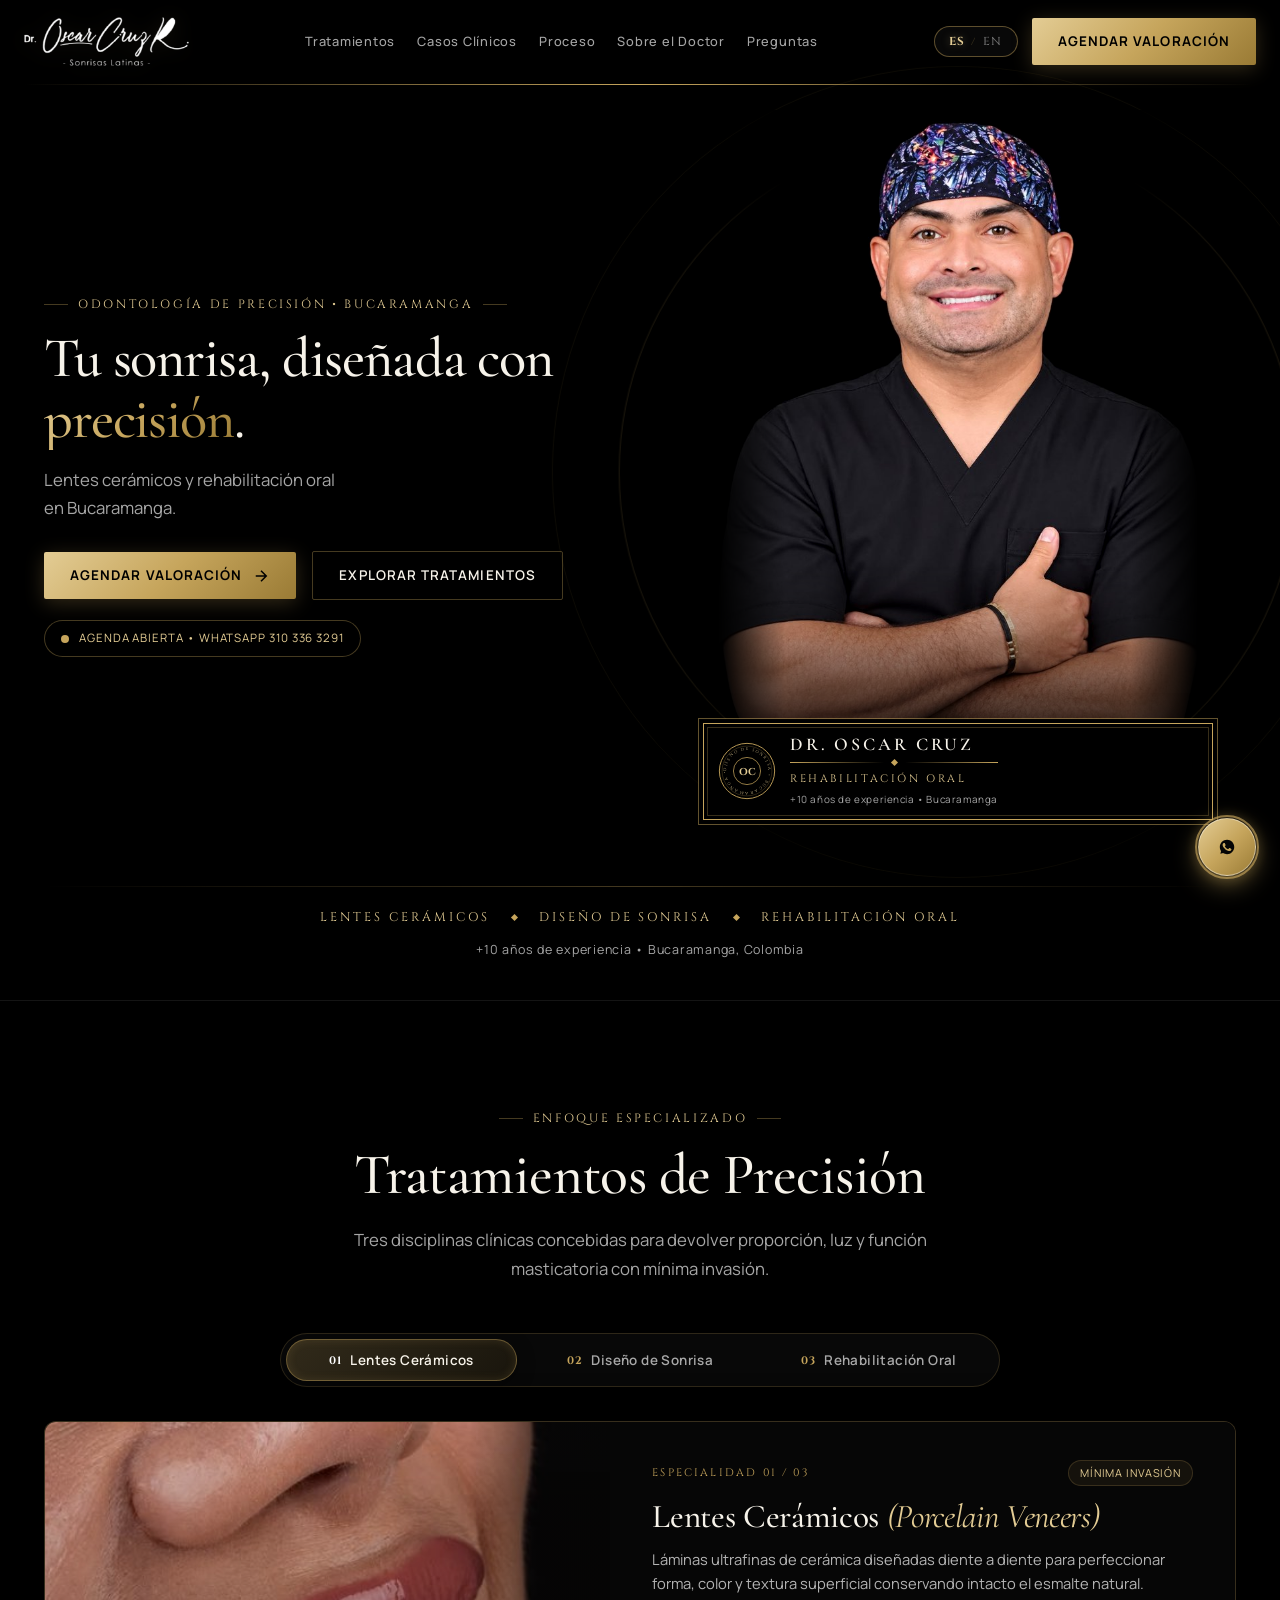
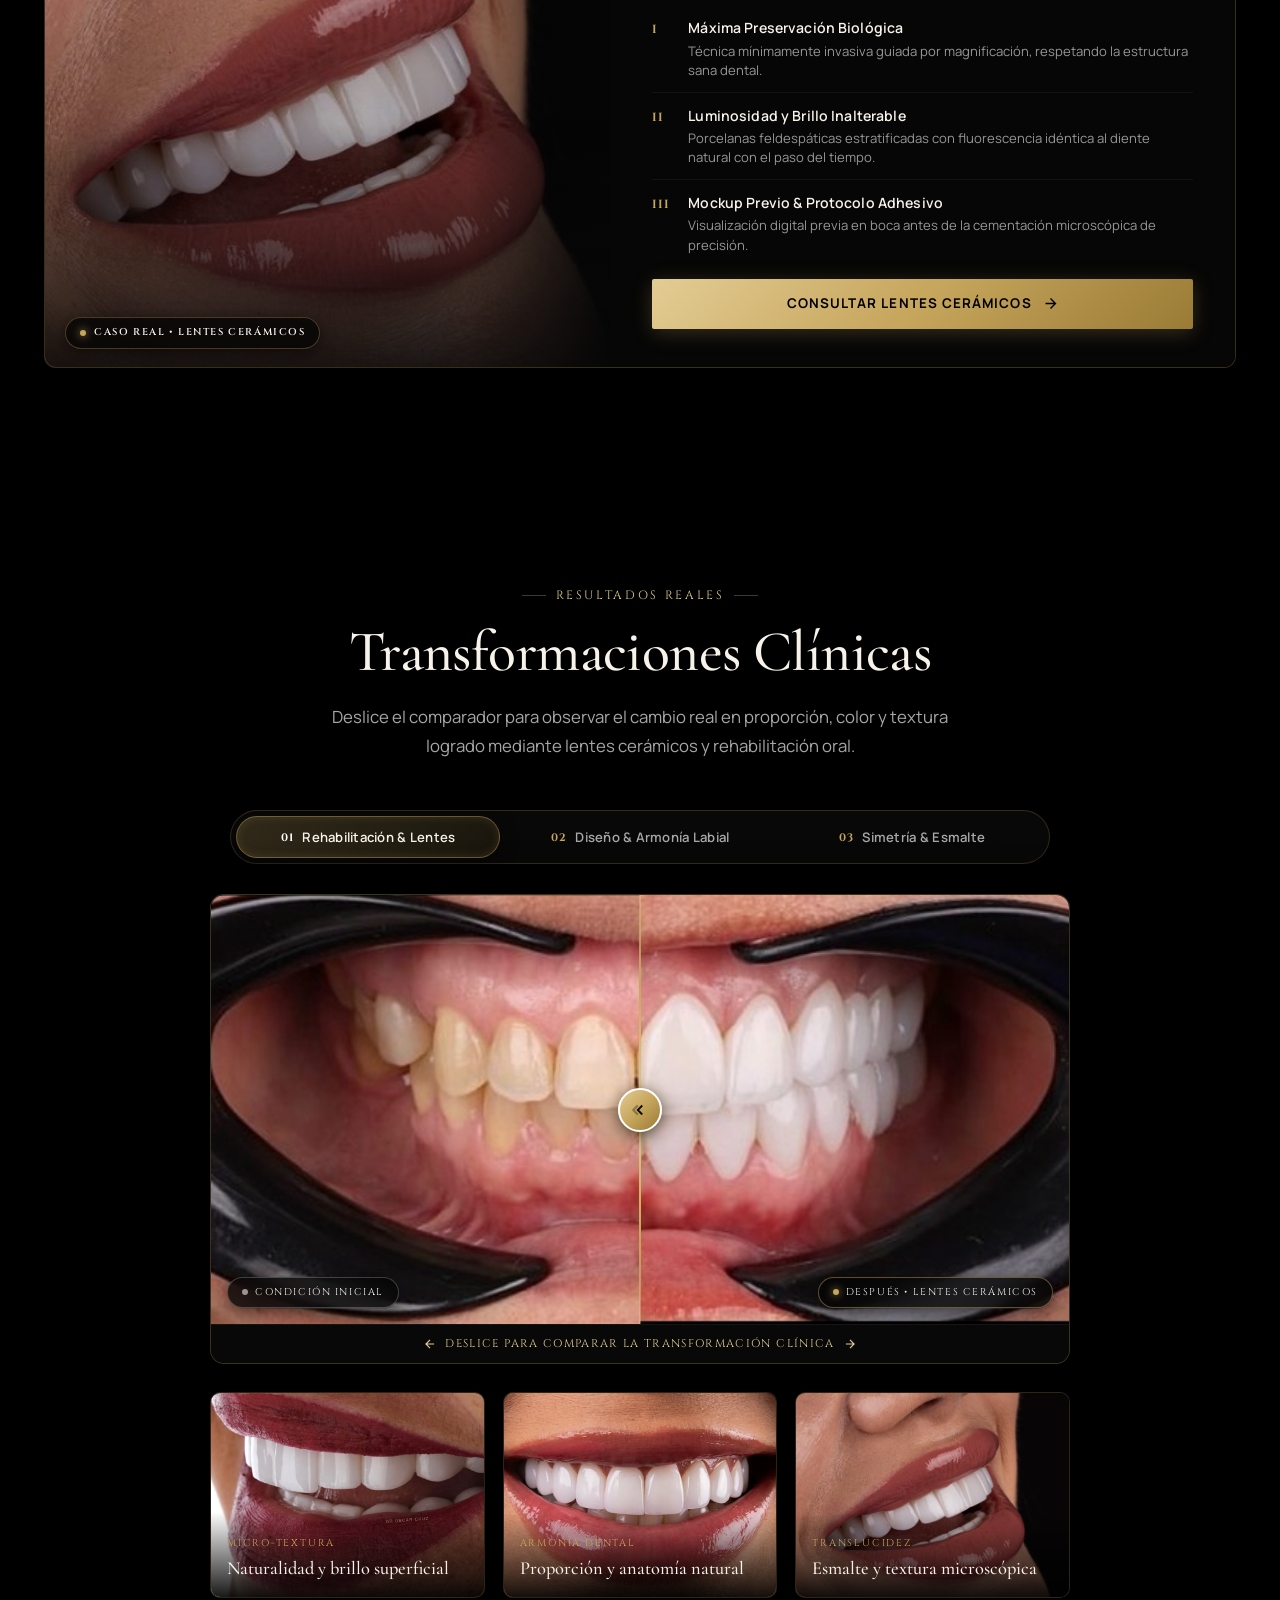
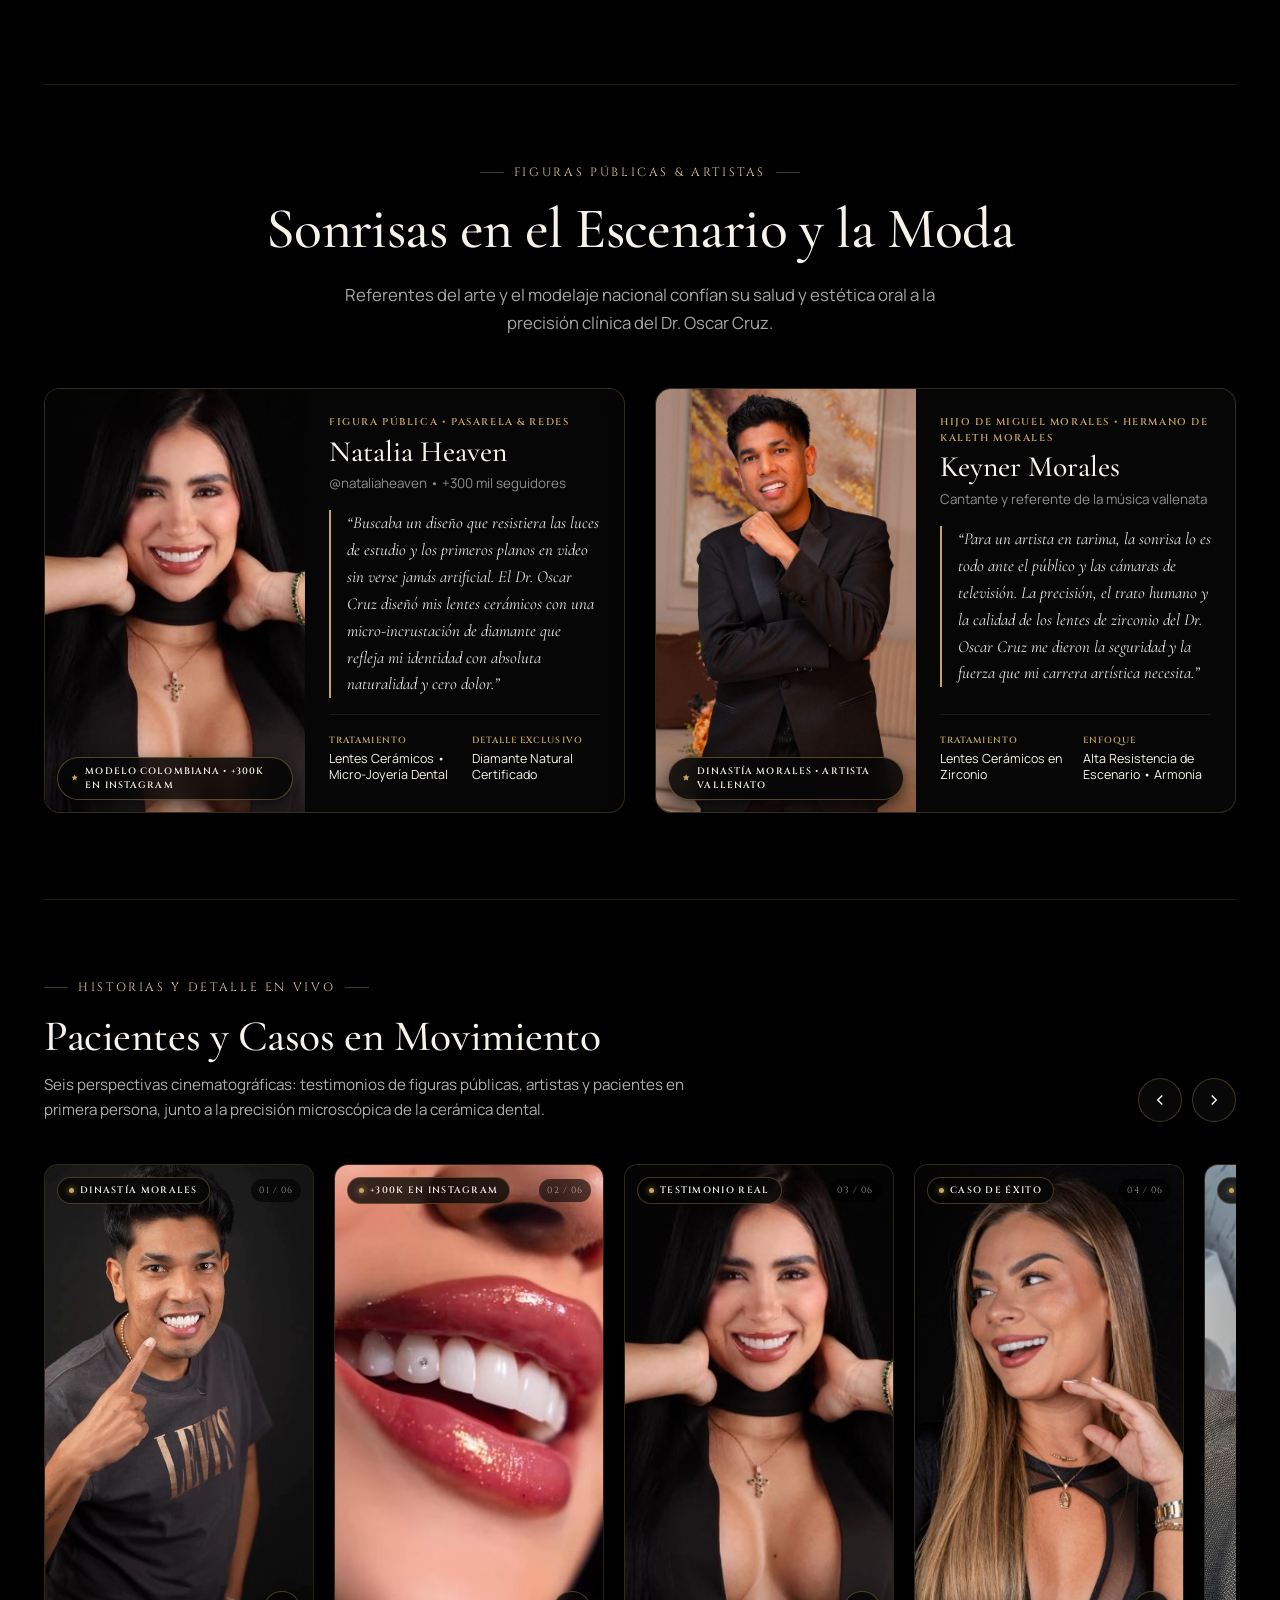
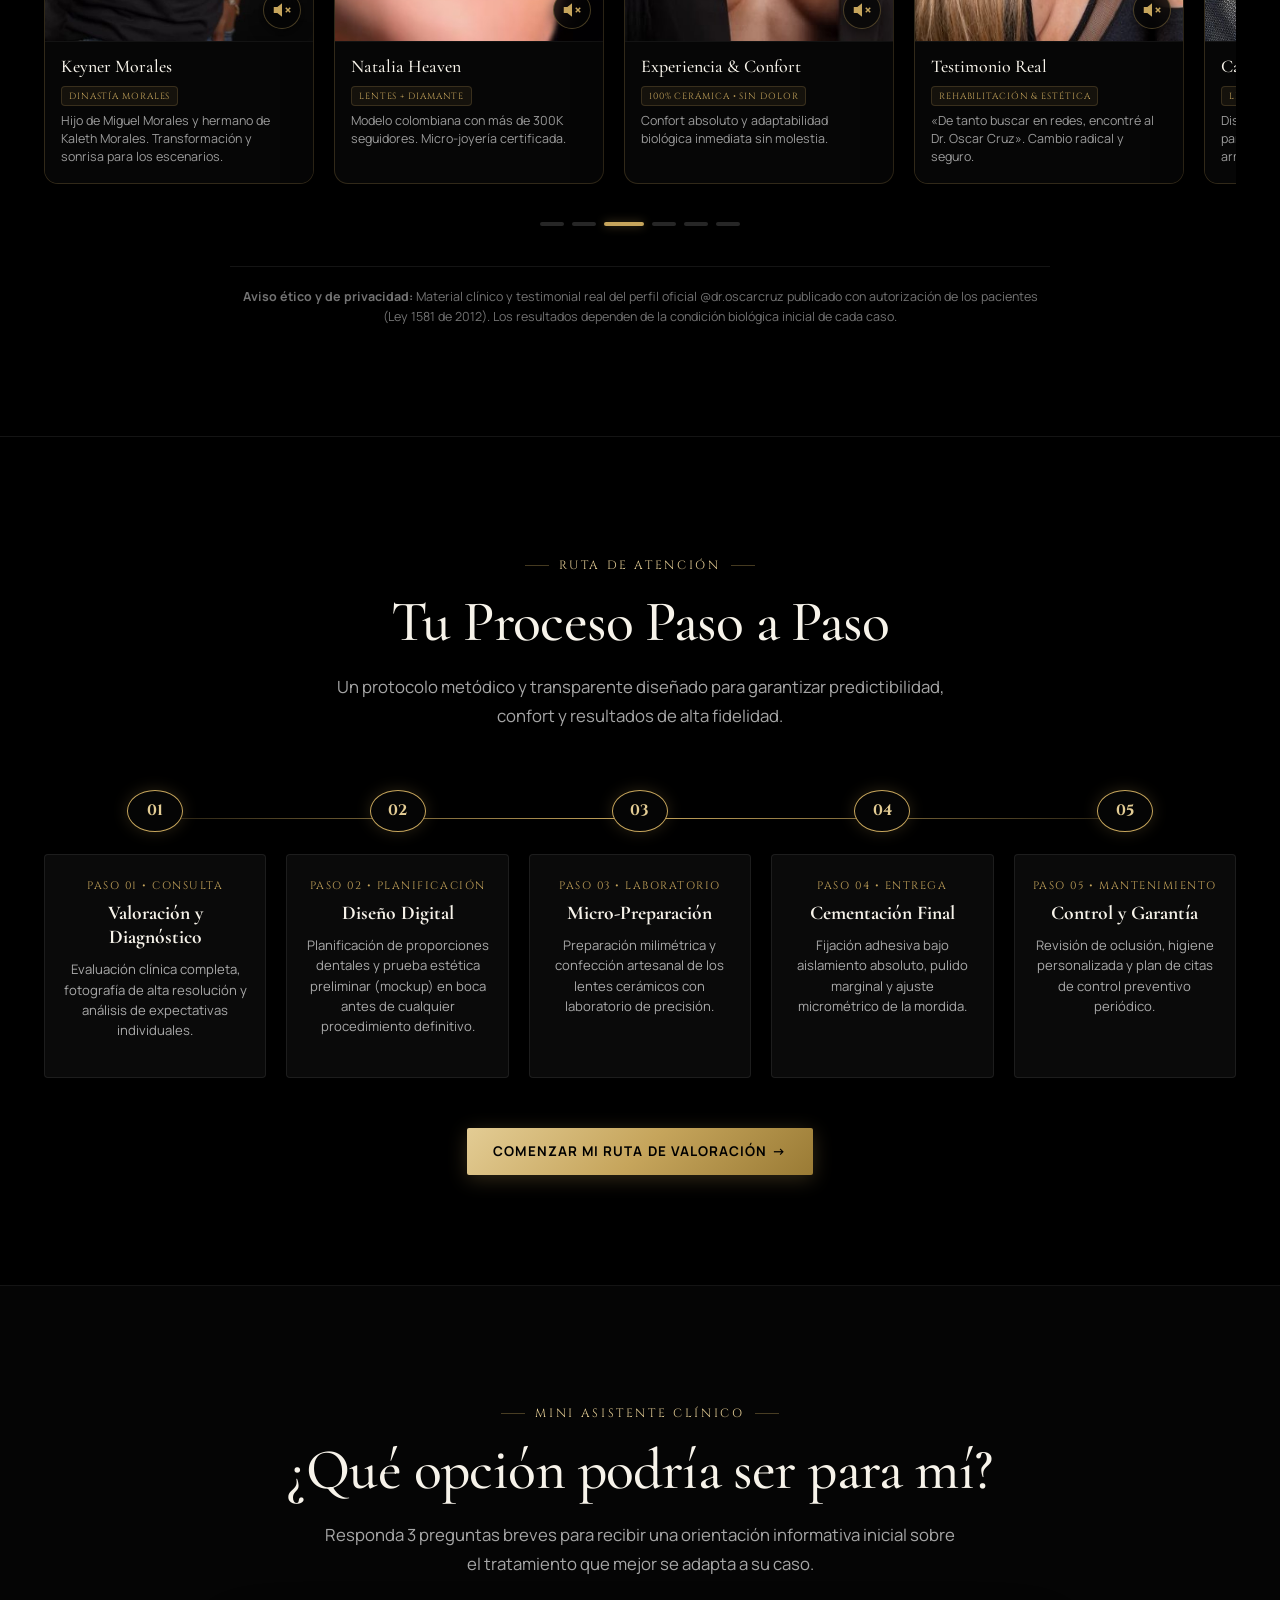
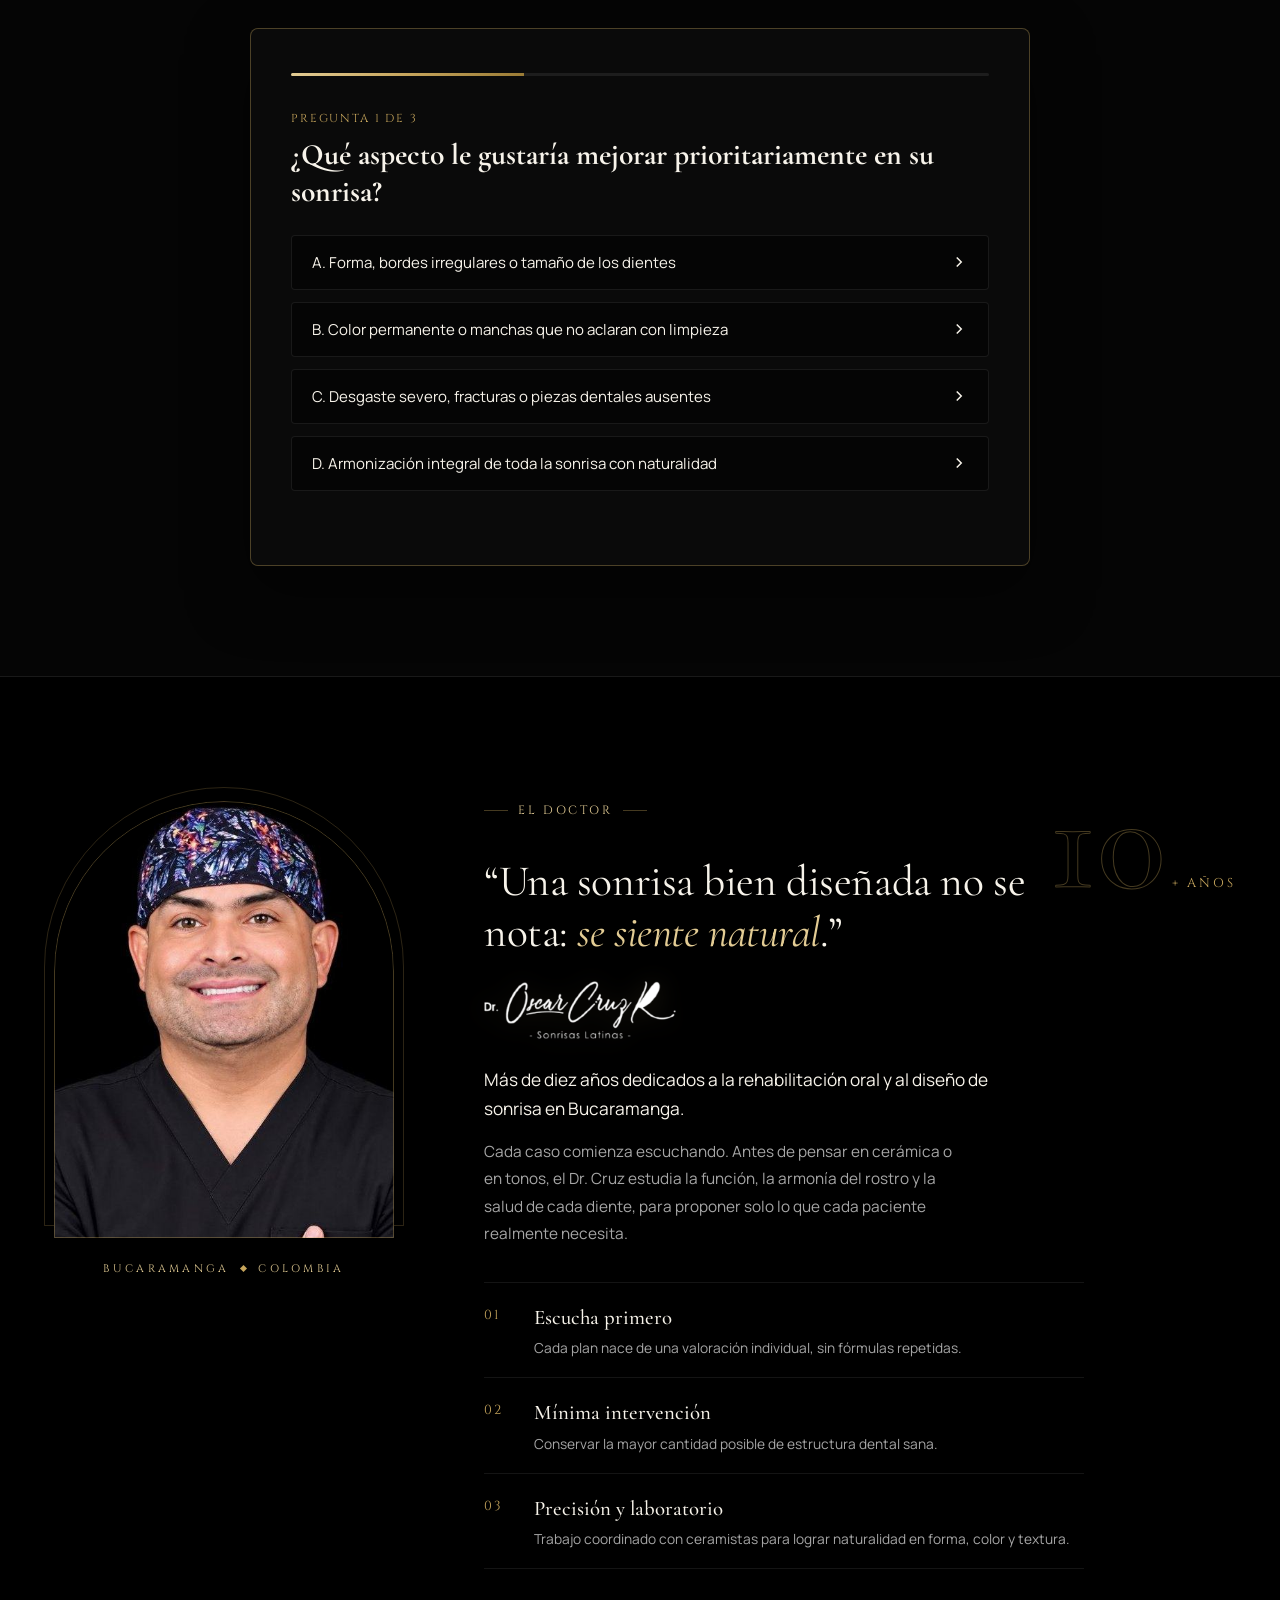
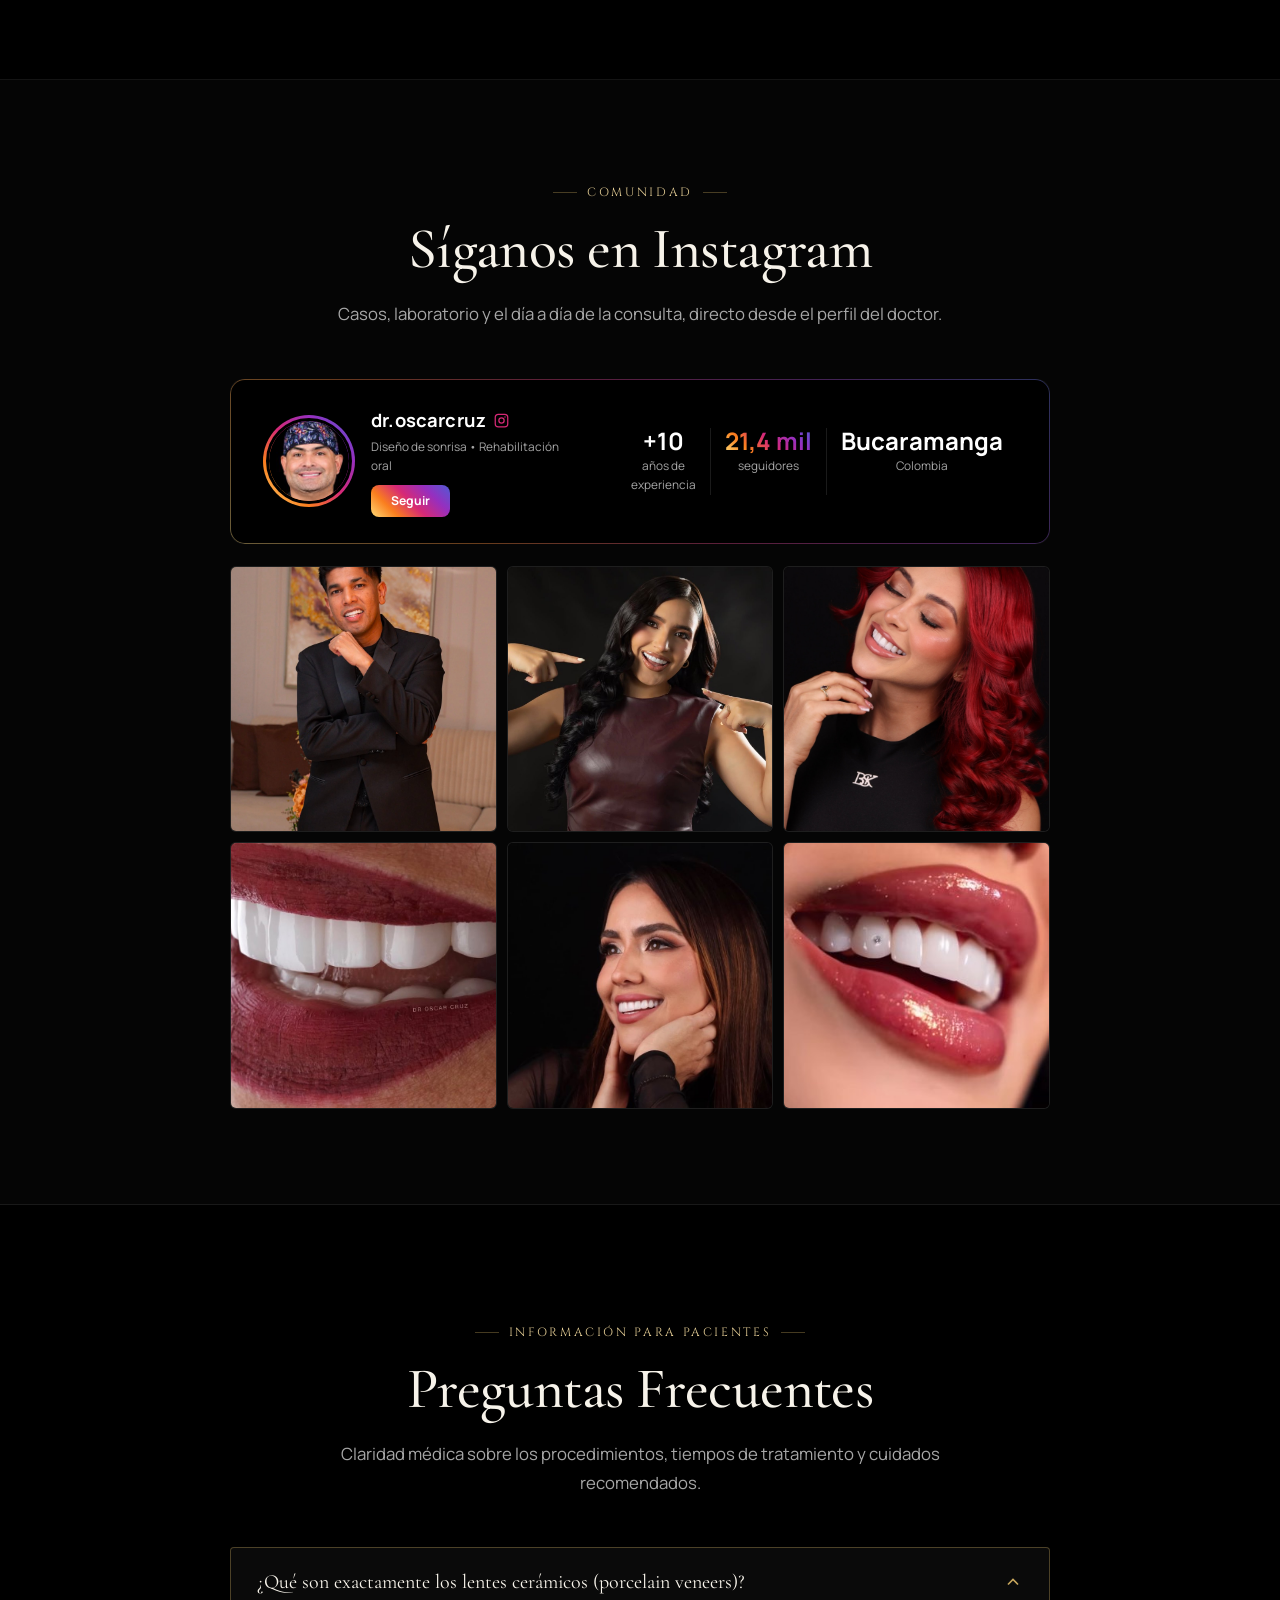
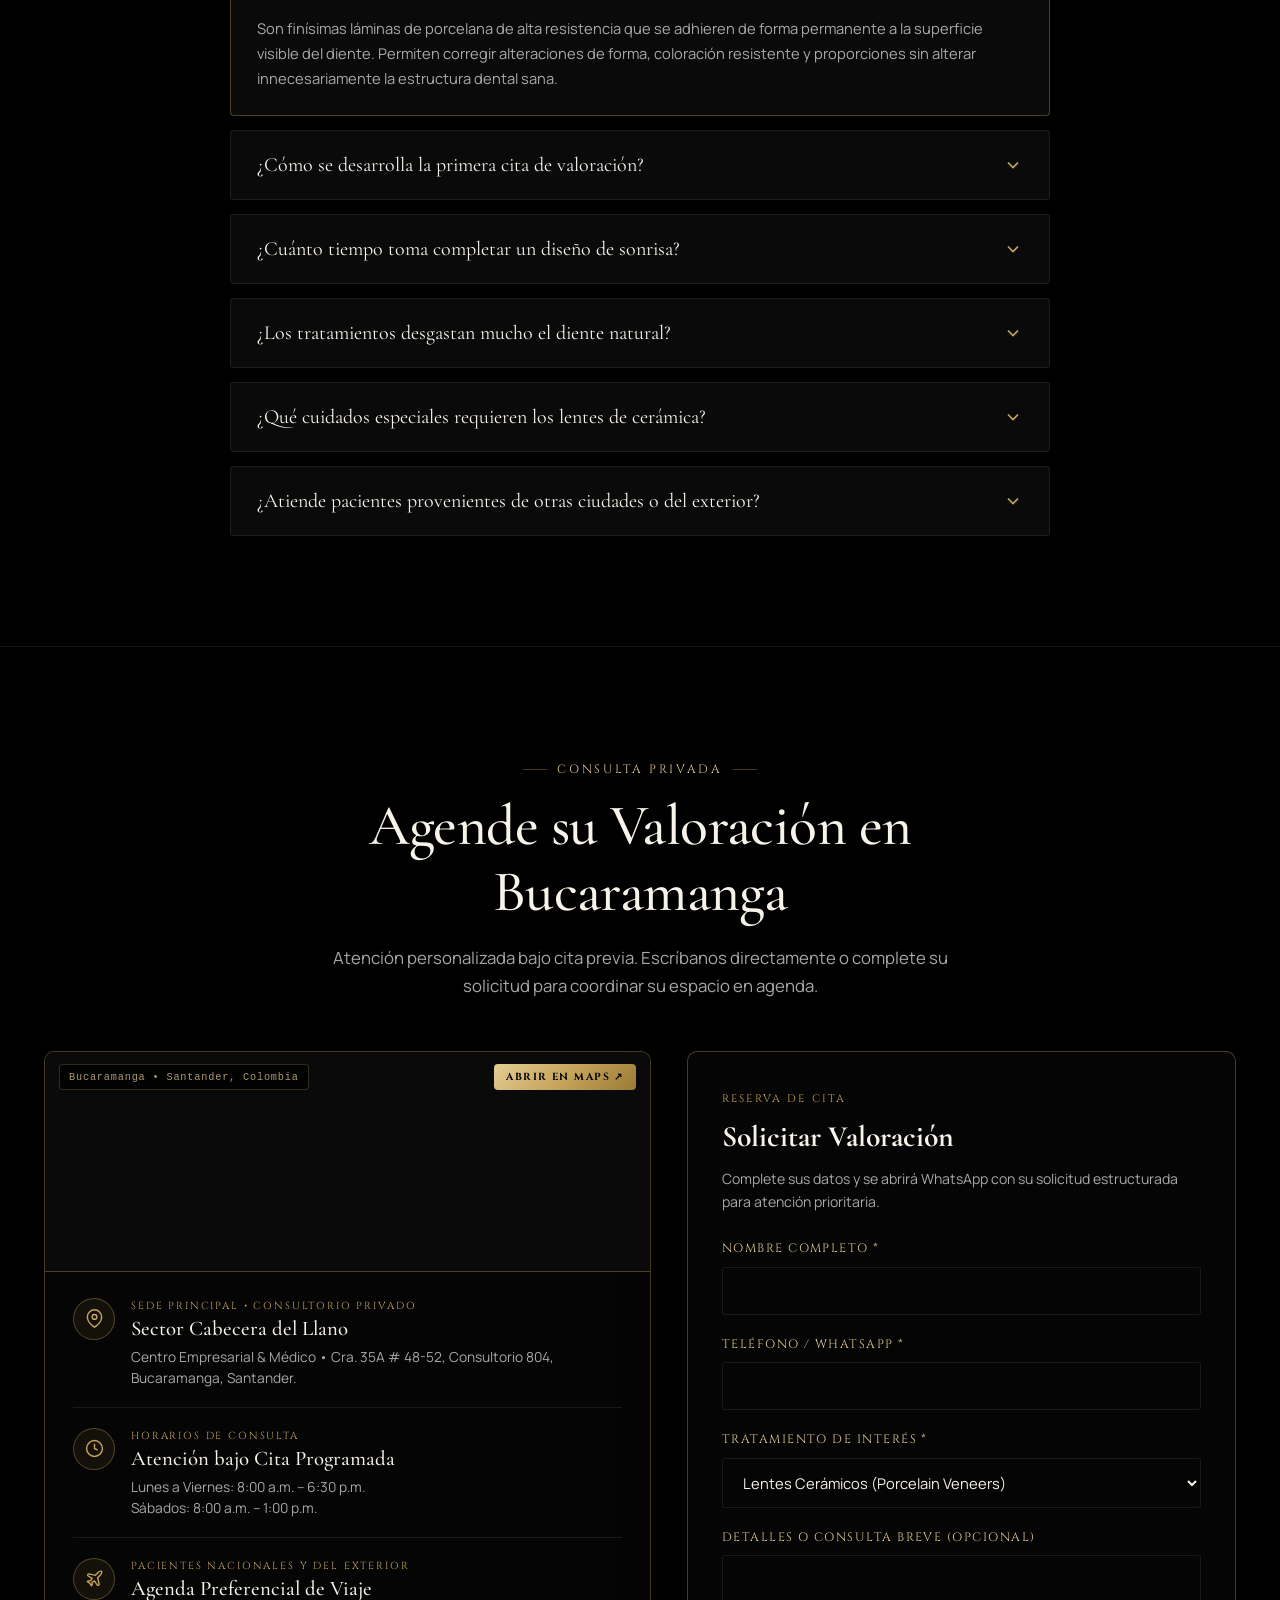
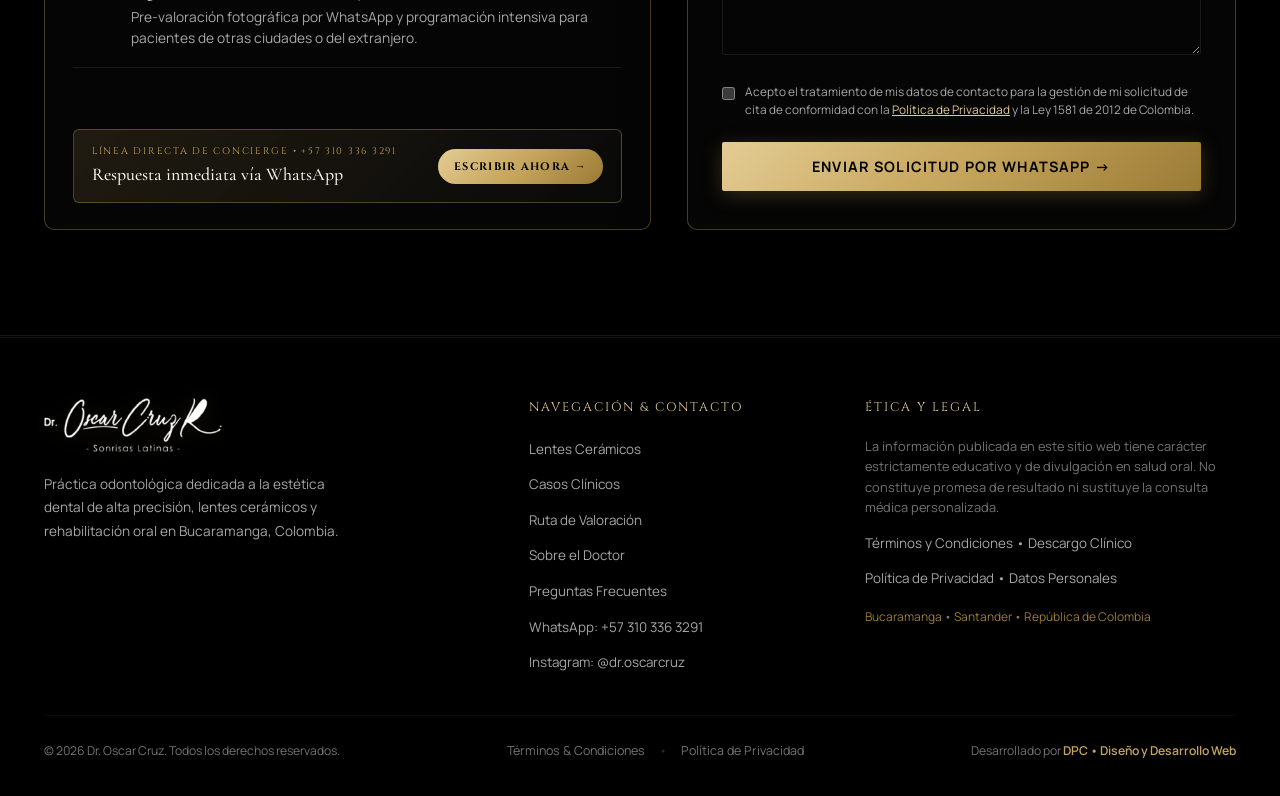
==== index.html @ 318e04a3 "feat: quiet luxury preloader entrance and continuous autoplay video reels" ====
<!DOCTYPE html>
<html lang="es">
<head>
    <meta charset="UTF-8">
    <meta name="viewport" content="width=device-width, initial-scale=1.0, viewport-fit=cover, interactive-widget=resizes-content">
    <title>Dr. Oscar Cruz | Diseño de Sonrisa &amp; Rehabilitación Oral · Bucaramanga</title>
    <meta name="description" content="Dr. Oscar Cruz | Especialista en Diseño de Sonrisa, Lentes Cerámicos y Rehabilitación Oral de alta precisión en Bucaramanga, Colombia. Más de 10 años de experiencia.">
    <meta name="theme-color" media="(prefers-color-scheme: light)" content="#000000">
    <meta name="theme-color" media="(prefers-color-scheme: dark)" content="#000000">
    <meta name="color-scheme" content="dark">

    <!-- Favicon Oficial Dr. Oscar Cruz -->
    <link rel="icon" type="image/svg+xml" href="assets/img/favicon.svg">
    <link rel="icon" type="image/png" sizes="32x32" href="assets/img/favicon-32.png">
    <link rel="icon" type="image/png" sizes="192x192" href="assets/img/favicon-192.png">
    <link rel="apple-touch-icon" sizes="180x180" href="assets/img/apple-touch-icon.png">
    <link rel="shortcut icon" href="assets/img/favicon.ico">

    <!-- Open Graph / Social -->
    <meta property="og:title" content="Dr. Oscar Cruz | Diseño de Sonrisa &amp; Rehabilitación Oral · Bucaramanga">
    <meta property="og:description" content="Lentes cerámicos y rehabilitación oral de alta precisión en Bucaramanga, Colombia. +10 años de trayectoria clínica.">
    <meta property="og:type" content="website">
    <meta property="og:locale" content="es_CO">
    <meta property="og:image" content="assets/img/doctor_oscar_cruz_retrato.jpg">
    <meta name="twitter:card" content="summary_large_image">
    <meta name="twitter:title" content="Dr. Oscar Cruz | Diseño de Sonrisa &amp; Rehabilitación Oral">
    <meta name="twitter:description" content="Lentes cerámicos y rehabilitación oral de alta precisión en Bucaramanga, Colombia.">

    <!-- Google Fonts with Display Swap & Fallbacks -->
    <link rel="preconnect" href="https://fonts.googleapis.com">
    <link rel="preconnect" href="https://fonts.gstatic.com" crossorigin>
    <link href="https://fonts.googleapis.com/css2?family=Cinzel:wght@400;600;700&family=Cormorant+Garamond:ital,wght@0,400;0,500;0,600;0,700;1,400&family=Manrope:wght@300;400;500;600;700&display=swap" rel="stylesheet">

    <!-- Schema.org Dentist Structured Data -->
    <script type="application/ld+json">
    {
      "@context": "https://schema.org",
      "@type": "Dentist",
      "name": "Dr. Oscar Cruz R. - Sonrisas Latinas | Diseño de Sonrisa y Rehabilitación Oral",
      "description": "Especialista en rehabilitación oral, diseño de sonrisa y lentes cerámicos con más de 10 años de experiencia en Bucaramanga, Colombia.",
      "logo": "assets/img/logo_dr_oscar_cruz.png",
      "image": "assets/img/doctor_oscar_cruz_retrato.jpg",
      "telephone": "+573103363291",
      "address": {
        "@type": "PostalAddress",
        "streetAddress": "Cra. 35A # 48-52, Consultorio 804, Sector Cabecera del Llano",
        "addressLocality": "Bucaramanga",
        "addressRegion": "Santander",
        "addressCountry": "CO"
      },
      "geo": {
        "@type": "GeoCoordinates",
        "latitude": 7.1193,
        "longitude": -73.1227
      },
      "openingHoursSpecification": [
        {
          "@type": "OpeningHoursSpecification",
          "dayOfWeek": ["Monday", "Tuesday", "Wednesday", "Thursday", "Friday"],
          "opens": "08:00",
          "closes": "18:30"
        },
        {
          "@type": "OpeningHoursSpecification",
          "dayOfWeek": "Saturday",
          "opens": "08:00",
          "closes": "13:00"
        }
      ],
      "sameAs": [
        "https://www.instagram.com/dr.oscarcruz?utm_source=ig_web_button_share_sheet&xtok=ZDNlZDc0MzIxNw=="
      ],
      "medicalSpecialty": "Prosthodontics",
      "priceRange": "$$$$"
    }
    </script>

    <!-- Production Stylesheet with Cache-Busting -->
    <link rel="stylesheet" href="css/styles.css?v=20261116_v11">
</head>
<body>

    <!-- ==========================================================================
         QUIET LUXURY INTRO PRELOADER
         ========================================================================== -->
    <div id="sitePreloader" class="site-preloader" aria-hidden="true">
        <div class="preloader-backdrop"></div>
        <div class="preloader-content">
            <div class="preloader-emblem">
                <img src="assets/img/logo_dr_oscar_cruz.png" alt="Dr. Oscar Cruz R. - Sonrisas Latinas" class="preloader-logo" width="220" height="66">
                <div class="preloader-glow"></div>
            </div>
            <div class="preloader-progress-track">
                <div class="preloader-progress-bar"></div>
            </div>
            <span class="preloader-badge">SONRISAS LATINAS &bull; ESTÉTICA DENTAL</span>
        </div>
    </div>

    <!-- ==========================================================================
         SITE HEADER
         ========================================================================== -->
    <header class="site-header" id="siteHeader">
        <div class="container header-inner">
            <!-- Brand Logo -->
            <a href="#" class="brand-lockup" aria-label="Dr. Oscar Cruz R. - Sonrisas Latinas - Inicio">
                <img src="assets/img/logo_dr_oscar_cruz.png" alt="Dr. Oscar Cruz R. - Sonrisas Latinas" class="brand-logo-header" width="165" height="50">
            </a>

            <!-- Desktop Nav -->
            <nav class="main-nav" aria-label="Navegación principal">
                <a href="#tratamientos" class="nav-link">Tratamientos</a>
                <a href="#casos" class="nav-link">Casos Clínicos</a>
                <a href="#proceso" class="nav-link">Proceso</a>
                <a href="#doctor" class="nav-link">Sobre el Doctor</a>
                <a href="#preguntas" class="nav-link">Preguntas</a>
            </nav>

            <!-- Header Actions (Language Toggle + CTA + Mobile Hamburger) -->
            <div class="header-actions-group">
                <button type="button" class="lang-toggle-btn" id="langToggleBtn" onclick="toggleLanguage(event)" aria-label="Cambiar idioma Español / Inglés" title="Cambiar idioma / Switch language">
                    <span class="lang-code active" data-lang="es">ES</span>
                    <span class="lang-divider">/</span>
                    <span class="lang-code" data-lang="en">EN</span>
                </button>

                <!-- Header CTA -->
                <div class="header-cta">
                    <a href="https://wa.me/573103363291?text=Hola%20Dr.%20Oscar%20Cruz,%20quisiera%20agendar%20una%20cita%20de%20valoraci%C3%B3n%20para%20dise%C3%B1o%20de%20sonrisa." target="_blank" rel="noopener" class="btn-gold-primary">
                        Agendar Valoración
                    </a>
                </div>

                <!-- Hamburger Button (Mobile) -->
                <button class="hamburger-btn" id="hamburgerBtn" aria-label="Abrir menú" aria-expanded="false" aria-controls="mobileDrawer">
                    <div class="hamburger-icon">
                        <span></span>
                        <span></span>
                        <span></span>
                    </div>
                </button>
            </div>
        </div>
    </header>

    <!-- Mobile Navigation Drawer -->
    <div class="mobile-backdrop" id="mobileBackdrop"></div>
    <div class="mobile-drawer" id="mobileDrawer" aria-hidden="true">
        <button type="button" class="drawer-close" id="drawerClose" aria-label="Cerrar menú">
            <svg width="20" height="20" viewBox="0 0 24 24" fill="none" stroke="currentColor" stroke-width="1.8" stroke-linecap="round"><line x1="5" y1="5" x2="19" y2="19"/><line x1="19" y1="5" x2="5" y2="19"/></svg>
        </button>
        <div class="drawer-brand-header">
            <img src="assets/img/logo_dr_oscar_cruz.png" alt="Dr. Oscar Cruz R. - Sonrisas Latinas" class="drawer-logo-img" width="145" height="44">
        </div>
        <nav class="mobile-menu-links">
            <a href="#tratamientos" class="mobile-nav-link" onclick="closeDrawer()">Tratamientos</a>
            <a href="#casos" class="mobile-nav-link" onclick="closeDrawer()">Casos Clínicos</a>
            <a href="#proceso" class="mobile-nav-link" onclick="closeDrawer()">Proceso</a>
            <a href="#doctor" class="mobile-nav-link" onclick="closeDrawer()">Sobre el Doctor</a>
            <a href="#preguntas" class="mobile-nav-link" onclick="closeDrawer()">Preguntas Frecuentes</a>
            <a href="#contacto" class="mobile-nav-link" onclick="closeDrawer()">Contacto &amp; Ubicación</a>
        </nav>
        <div class="drawer-footer-cta">
            <button type="button" class="lang-toggle-btn drawer-lang-btn" onclick="toggleLanguage(event)" aria-label="Cambiar idioma Español / Inglés">
                <span class="lang-code active" data-lang="es">ESPAÑOL</span>
                <span class="lang-divider">&bull;</span>
                <span class="lang-code" data-lang="en">ENGLISH</span>
            </button>
            <a href="https://wa.me/573103363291?text=Hola%20Dr.%20Oscar%20Cruz,%20deseo%20agendar%20una%20valoraci%C3%B3n%20en%20Bucaramanga." target="_blank" rel="noopener" class="btn-gold-primary" style="width: 100%;">
                Agendar por WhatsApp
            </a>
            <div class="drawer-social-row">
                <a href="https://www.instagram.com/dr.oscarcruz?utm_source=ig_web_button_share_sheet&xtok=ZDNlZDc0MzIxNw==" target="_blank" rel="noopener">Instagram @dr.oscarcruz</a>
                <span>&bull;</span>
                <a href="tel:+573103363291">310 336 3291</a>
            </div>
        </div>
    </div>

    <main id="mainContent">

        <!-- ==========================================================================
             HERO SECTION
             ========================================================================== -->
        <section class="hero-section" id="hero">
            <div class="container">
                <div class="hero-grid">
                    <!-- Headline & CTAs -->
                    <div class="hero-content">
                        <span class="kicker-gold">Odontología de Precisión &bull; Bucaramanga</span>
                        <h1 class="hero-headline">
                            Tu sonrisa, diseñada con <span class="text-gold-gradient">precisión</span>.
                        </h1>
                        <p class="hero-sub">Lentes cerámicos y rehabilitación oral en Bucaramanga.</p>
                        
                        <div class="hero-cta-group">
                            <a href="https://wa.me/573103363291?text=Hola%20Dr.%20Oscar%20Cruz,%20quisiera%20agendar%20mi%20cita%20de%20valoraci%C3%B3n%20inicial." target="_blank" rel="noopener" class="btn-gold-primary">
                                Agendar Valoración
                                <svg width="18" height="18" viewBox="0 0 24 24" fill="none" stroke="currentColor" stroke-width="2"><path d="M5 12h14M12 5l7 7-7 7"/></svg>
                            </a>
                            <a href="#tratamientos" class="btn-gold-outline">
                                Explorar Tratamientos
                            </a>
                        </div>

                        <div class="avail-chip">
                            <span class="avail-dot" aria-hidden="true"></span>
                            <span>Agenda abierta &bull; WhatsApp 310 336 3291</span>
                        </div>
                    </div>

                    <!-- Doctor Framed Portrait with Cutout & Certificate Plate -->
                    <div class="hero-portrait-col">
                        <div class="portrait-frame-wrapper">
                            <div class="portrait-inner-box">
                                <img src="assets/img/doctor_oscar_cruz_retrato.jpg" alt="Dr. Oscar Cruz - Especialista en Rehabilitación Oral y Estética Dental en Bucaramanga" class="doctor-img-portrait" loading="eager">
                                <div class="portrait-vignette"></div>
                            </div>
                            <div class="cert-plate" role="img" aria-label="Dr. Oscar Cruz, Rehabilitación Oral, más de 10 años de experiencia, Bucaramanga">
                                <svg class="cert-seal" viewBox="0 0 64 64" aria-hidden="true">
                                    <defs><path id="sealCircle" d="M32,32 m-23,0 a23,23 0 1,1 46,0 a23,23 0 1,1 -46,0"/></defs>
                                    <circle cx="32" cy="32" r="30.5" fill="none" stroke="#C6A55C" stroke-width="1"/>
                                    <circle cx="32" cy="32" r="27.5" fill="none" stroke="#C6A55C" stroke-width=".4" opacity=".6"/>
                                    <circle cx="32" cy="32" r="15" fill="none" stroke="#C6A55C" stroke-width=".8"/>
                                    <text font-family="Cinzel, serif" font-size="4.4" fill="#E3CC94"><textPath href="#sealCircle" textLength="142" lengthAdjust="spacing">DISEÑO DE SONRISA • BUCARAMANGA •</textPath></text>
                                    <text x="32" y="36.2" text-anchor="middle" font-family="Cinzel, serif" font-size="11" font-weight="700" fill="#E3CC94">OC</text>
                                </svg>
                                <div class="cert-text">
                                    <span class="cert-name">Dr. Oscar Cruz</span>
                                    <span class="cert-rule"><i></i></span>
                                    <span class="cert-role">Rehabilitación Oral</span>
                                    <span class="cert-meta">+10 años de experiencia &bull; Bucaramanga</span>
                                </div>
                            </div>
                        </div>
                    </div>
                </div>

                <!-- Specialties Ribbon Strip -->
                <div class="hero-ribbon">
                    <div class="ribbon-services">
                        <span>Lentes cerámicos</span><i aria-hidden="true"></i>
                        <span>Diseño de sonrisa</span><i aria-hidden="true"></i>
                        <span>Rehabilitación oral</span>
                    </div>
                    <p>+10 años de experiencia &bull; Bucaramanga, Colombia</p>
                </div>

            </div>
        </section>

        <!-- ==========================================================================
             TREATMENTS SECTION (REFINED QUIET LUXURY EDITORIAL SHOWCASE)
             ========================================================================== -->
        <section class="treatments-section tr-v8" id="tratamientos">
            <div class="container">
                <div class="section-header-centered">
                    <span class="kicker-gold">Enfoque Especializado</span>
                    <h2 class="section-title-editorial">Tratamientos de Precisión</h2>
                    <p class="section-subtitle-editorial">
                        Tres disciplinas clínicas concebidas para devolver proporción, luz y función masticatoria con mínima invasión.
                    </p>
                </div>

                <!-- Sleek 3-Segment Selector -->
                <div class="tr8-tabs" role="tablist" aria-label="Tratamientos clínicos">
                    <button type="button" class="tr8-tab active" role="tab" aria-selected="true" id="tab-veneers" onclick="switchTreatmentTab('veneers')">
                        <span class="tr8-tab-num">01</span>
                        <span class="tr8-tab-label">Lentes Cerámicos</span>
                    </button>
                    <button type="button" class="tr8-tab" role="tab" aria-selected="false" id="tab-smile" onclick="switchTreatmentTab('smile')">
                        <span class="tr8-tab-num">02</span>
                        <span class="tr8-tab-label">Diseño de Sonrisa</span>
                    </button>
                    <button type="button" class="tr8-tab" role="tab" aria-selected="false" id="tab-rehab" onclick="switchTreatmentTab('rehab')">
                        <span class="tr8-tab-num">03</span>
                        <span class="tr8-tab-label">Rehabilitación Oral</span>
                    </button>
                </div>

                <!-- Pane 1: Lentes Cerámicos -->
                <article class="tr8-showcase treatment-tab-pane active" id="pane-veneers" role="tabpanel" aria-labelledby="tab-veneers">
                    <div class="tr8-media">
                        <img src="assets/img/macro_lentes_oblicuo.jpg" alt="Lentes cerámicos de alta precisión realizados por el Dr. Oscar Cruz" class="tr8-main-img" loading="lazy">
                        <div class="tr8-media-overlay"></div>
                        <div class="tr8-media-badge">
                            <span class="tr8-badge-dot"></span>
                            <span class="tr8-badge-text">Caso Real &bull; Lentes Cerámicos</span>
                        </div>
                    </div>

                    <div class="tr8-body">
                        <div class="tr8-eyebrow-row">
                            <span class="tr8-eyebrow">Especialidad 01 / 03</span>
                            <span class="tr8-pill-tag">Mínima Invasión</span>
                        </div>
                        <h3 class="tr8-title">Lentes Cerámicos <em>(Porcelain Veneers)</em></h3>
                        <p class="tr8-lead">
                            Láminas ultrafinas de cerámica diseñadas diente a diente para perfeccionar forma, color y textura superficial conservando intacto el esmalte natural.
                        </p>

                        <div class="tr8-features-list">
                            <div class="tr8-feature-row">
                                <span class="tr8-feature-num">I</span>
                                <div class="tr8-feature-content">
                                    <h4>Máxima Preservación Biológica</h4>
                                    <p>Técnica mínimamente invasiva guiada por magnificación, respetando la estructura sana dental.</p>
                                </div>
                            </div>
                            <div class="tr8-feature-row">
                                <span class="tr8-feature-num">II</span>
                                <div class="tr8-feature-content">
                                    <h4>Luminosidad y Brillo Inalterable</h4>
                                    <p>Porcelanas feldespáticas estratificadas con fluorescencia idéntica al diente natural con el paso del tiempo.</p>
                                </div>
                            </div>
                            <div class="tr8-feature-row">
                                <span class="tr8-feature-num">III</span>
                                <div class="tr8-feature-content">
                                    <h4>Mockup Previo &amp; Protocolo Adhesivo</h4>
                                    <p>Visualización digital previa en boca antes de la cementación microscópica de precisión.</p>
                                </div>
                            </div>
                        </div>

                        <div class="tr8-cta-row">
                            <a href="https://wa.me/573103363291?text=Hola%20Dr.%20Oscar%20Cruz,%20estoy%20interesado(a)%20en%20informaci%C3%B3n%20sobre%20Lentes%20Cer%C3%A1micos%20(Veneers)." target="_blank" rel="noopener" class="btn-gold-primary tr8-cta-btn">
                                <span>Consultar Lentes Cerámicos</span>
                                <svg width="17" height="17" viewBox="0 0 24 24" fill="none" stroke="currentColor" stroke-width="2"><path d="M5 12h14M12 5l7 7-7 7"/></svg>
                            </a>
                        </div>
                    </div>
                </article>

                <!-- Pane 2: Diseño de Sonrisa -->
                <article class="tr8-showcase treatment-tab-pane" id="pane-smile" role="tabpanel" aria-labelledby="tab-smile">
                    <div class="tr8-media">
                        <img src="assets/img/paciente_estudio_rubia.jpg" alt="Paciente real de Diseño de Sonrisa Dr. Oscar Cruz" class="tr8-main-img" loading="lazy">
                        <div class="tr8-media-overlay"></div>
                        <div class="tr8-media-badge">
                            <span class="tr8-badge-dot"></span>
                            <span class="tr8-badge-text">Caso Real &bull; Diseño de Sonrisa</span>
                        </div>
                    </div>

                    <div class="tr8-body">
                        <div class="tr8-eyebrow-row">
                            <span class="tr8-eyebrow">Especialidad 02 / 03</span>
                            <span class="tr8-pill-tag">Análisis Facial</span>
                        </div>
                        <h3 class="tr8-title">Diseño de Sonrisa <em>Personalizado</em></h3>
                        <p class="tr8-lead">
                            Estudio armónico de tus facciones, la dinámica labial y el marco gingival para proyectar una sonrisa única que refleje tu identidad con naturalidad.
                        </p>

                        <div class="tr8-features-list">
                            <div class="tr8-feature-row">
                                <span class="tr8-feature-num">I</span>
                                <div class="tr8-feature-content">
                                    <h4>Arquitectura y Proporción Facial</h4>
                                    <p>Cada curva e inclinación se diseña en relación con la línea de la sonrisa, facciones y tono de piel.</p>
                                </div>
                            </div>
                            <div class="tr8-feature-row">
                                <span class="tr8-feature-num">II</span>
                                <div class="tr8-feature-content">
                                    <h4>Cero Aspecto Plano o Artificial</h4>
                                    <p>Rechazamos los bloques blancos opacos; trabajamos microtexturas vivas y bordes incisales translúcidos.</p>
                                </div>
                            </div>
                        </div>

                        <!-- Bespoke Diamond Highlight -->
                        <div class="tr8-diamond-card">
                            <div class="tr8-diamond-thumb-wrap">
                                <img src="assets/img/lentes_incrustacion_diamante.jpg" alt="Incrustación de diamante en lente cerámico" loading="lazy">
                            </div>
                            <div class="tr8-diamond-info">
                                <span class="tr8-diamond-tag">Exclusividad &bull; Micro-Joyería Dental</span>
                                <strong>Incrustación de Diamante Certificada</strong>
                                <p>Detalle estético de alta joyería dental integrado con precisión sobre el lente cerámico.</p>
                            </div>
                        </div>

                        <div class="tr8-cta-row">
                            <a href="https://wa.me/573103363291?text=Hola%20Dr.%20Oscar%20Cruz,%20me%20gustar%C3%ADa%20solicitar%20una%20valoraci%C3%B3n%20para%20Dise%C3%B1o%20de%20Sonrisa." target="_blank" rel="noopener" class="btn-gold-primary tr8-cta-btn">
                                <span>Consultar Diseño de Sonrisa</span>
                                <svg width="17" height="17" viewBox="0 0 24 24" fill="none" stroke="currentColor" stroke-width="2"><path d="M5 12h14M12 5l7 7-7 7"/></svg>
                            </a>
                        </div>
                    </div>
                </article>

                <!-- Pane 3: Rehabilitación Oral -->
                <article class="tr8-showcase treatment-tab-pane" id="pane-rehab" role="tabpanel" aria-labelledby="tab-rehab">
                    <div class="tr8-media">
                        <img src="assets/img/rehabilitacion_arco_completo.jpg" alt="Rehabilitación oral de arco completo Dr. Oscar Cruz" class="tr8-main-img" loading="lazy">
                        <div class="tr8-media-overlay"></div>
                        <div class="tr8-media-badge">
                            <span class="tr8-badge-dot"></span>
                            <span class="tr8-badge-text">Caso Real &bull; Rehabilitación Integral</span>
                        </div>
                    </div>

                    <div class="tr8-body">
                        <div class="tr8-eyebrow-row">
                            <span class="tr8-eyebrow">Especialidad 03 / 03</span>
                            <span class="tr8-pill-tag">+10 Años de Trayectoria</span>
                        </div>
                        <h3 class="tr8-title">Rehabilitación Oral <em>Integral</em></h3>
                        <p class="tr8-lead">
                            Reconstrucción funcional y estética de alta complejidad para recuperar la dimensión vertical, el confort articular y la firmeza al masticar.
                        </p>

                        <div class="tr8-features-list">
                            <div class="tr8-feature-row">
                                <span class="tr8-feature-num">I</span>
                                <div class="tr8-feature-content">
                                    <h4>Solución en Casos Complejos</h4>
                                    <p>Indicado en bruxismo severo, pérdida dental, prótesis desadaptadas o colapso de mordida.</p>
                                </div>
                            </div>
                            <div class="tr8-feature-row">
                                <span class="tr8-feature-num">II</span>
                                <div class="tr8-feature-content">
                                    <h4>Equilibrio Articular (ATM)</h4>
                                    <p>Restitución de contactos oclusales correctos para proteger músculos y articulaciones a largo plazo.</p>
                                </div>
                            </div>
                            <div class="tr8-feature-row">
                                <span class="tr8-feature-num">III</span>
                                <div class="tr8-feature-content">
                                    <h4>Estructuras Libres de Metal</h4>
                                    <p>Circonio y cerámicas de alta resistencia con biocompatibilidad y ajuste micrométrico.</p>
                                </div>
                            </div>
                        </div>

                        <div class="tr8-cta-row">
                            <a href="https://wa.me/573103363291?text=Hola%20Dr.%20Oscar%20Cruz,%20deseo%20consultar%20mi%20caso%20para%20Rehabilitaci%C3%B3n%20Oral%20integral." target="_blank" rel="noopener" class="btn-gold-primary tr8-cta-btn">
                                <span>Consultar Rehabilitación Oral</span>
                                <svg width="17" height="17" viewBox="0 0 24 24" fill="none" stroke="currentColor" stroke-width="2"><path d="M5 12h14M12 5l7 7-7 7"/></svg>
                            </a>
                        </div>
                    </div>
                </article>
            </div>
        </section>

        <!-- ==========================================================================
             CLINICAL CASES (INTERACTIVE BEFORE/AFTER SLIDER + MACROS + 5 REELS)
             ========================================================================== -->
        <section class="cases-section cases-dark" id="casos">
            <div class="container">

                <div class="section-header-centered">
                    <span class="kicker-gold">Resultados Reales</span>
                    <h2 class="section-title-editorial">Transformaciones Clínicas</h2>
                    <p class="section-subtitle-editorial">
                        Deslice el comparador para observar el cambio real en proporción, color y textura logrado mediante lentes cerámicos y rehabilitación oral.
                    </p>
                </div>

                <!-- Case Selector Segmented Control (3 Casos Reales de Precisión) -->
                <div class="case-selector-bar" role="tablist" aria-label="Seleccionar caso clínico">
                    <button type="button" class="case-switch-btn active" id="caseBtn1" onclick="switchClinicalCase(1)" role="tab" aria-selected="true">
                        <span class="case-switch-num">01</span>
                        <span class="case-switch-label">Rehabilitación &amp; Lentes</span>
                    </button>
                    <button type="button" class="case-switch-btn" id="caseBtn2" onclick="switchClinicalCase(2)" role="tab" aria-selected="false">
                        <span class="case-switch-num">02</span>
                        <span class="case-switch-label">Diseño &amp; Armonía Labial</span>
                    </button>
                    <button type="button" class="case-switch-btn" id="caseBtn3" onclick="switchClinicalCase(3)" role="tab" aria-selected="false">
                        <span class="case-switch-num">03</span>
                        <span class="case-switch-label">Simetría &amp; Esmalte</span>
                    </button>
                </div>

                <!-- Interactive Before/After Comparison Slider with Real Photos -->
                <div class="case-slider-container">
                    <div class="comparison-viewer" id="compViewer">
                        <!-- AFTER LAYER (Underneath) -->
                        <div class="comp-layer comp-layer-after">
                            <img src="assets/img/caso_01_despues.jpg" alt="Después del tratamiento con el Dr. Oscar Cruz" class="ba-real-img" id="baAfterImg">
                            <span class="ba-corner-tag ba-tag-after">Después &bull; Lentes Cerámicos</span>
                        </div>

                        <!-- BEFORE LAYER (Clipped on left) -->
                        <div class="comp-layer comp-layer-before" id="compBeforeLayer">
                            <img src="assets/img/caso_01_antes.jpg" alt="Antes del tratamiento" class="ba-real-img" id="baBeforeImg">
                            <span class="ba-corner-tag ba-tag-before">Condición Inicial</span>
                        </div>

                        <!-- Divider Line & Handle -->
                        <div class="slider-divider-line" id="sliderDivider"></div>
                        <div class="slider-handle-button" id="sliderHandle" role="slider" aria-valuenow="50" aria-valuemin="0" aria-valuemax="100" aria-label="Deslizar para comparar antes y después" tabindex="0">
                            <svg width="18" height="18" viewBox="0 0 24 24" fill="none" stroke="currentColor" stroke-width="2.5"><polyline points="15 18 9 12 15 6"/><polyline points="9 18 3 12 9 6" opacity="0.35"/></svg>
                        </div>
                    </div>
                    <div class="case-drag-hint">
                        <svg width="14" height="14" viewBox="0 0 24 24" fill="none" stroke="currentColor" stroke-width="2"><path d="M19 12H5M12 19l-7-7 7-7"/></svg>
                        <span>Deslice para comparar la transformación clínica</span>
                        <svg width="14" height="14" viewBox="0 0 24 24" fill="none" stroke="currentColor" stroke-width="2"><path d="M5 12h14M12 5l7 7-7 7"/></svg>
                    </div>
                </div>

                <!-- 3 Macro Highlight Cards (Material Clínico & Detalle en Alta Definición) -->
                <div class="macro-trio-grid">
                    <figure class="macro-card">
                        <img src="assets/img/macro_labios_rojos_perfil.jpg" alt="Textura y brillo en lentes cerámicos Dr. Oscar Cruz" loading="lazy">
                        <figcaption>
                            <span>Micro-textura</span>
                            <strong>Naturalidad y brillo superficial</strong>
                        </figcaption>
                    </figure>
                    <figure class="macro-card">
                        <img src="assets/img/macro_textura_frontal.jpg" alt="Detalle clínico de brillo y translucidez en lentes cerámicos" loading="lazy">
                        <figcaption>
                            <span>Armonía dental</span>
                            <strong>Proporción y anatomía natural</strong>
                        </figcaption>
                    </figure>
                    <figure class="macro-card">
                        <img src="assets/img/macro_lentes_oblicuo.jpg" alt="Detalle de precisión en porcelana dental" loading="lazy">
                        <figcaption>
                            <span>Translucidez</span>
                            <strong>Esmalte y textura microscópica</strong>
                        </figcaption>
                    </figure>
                </div>

                <!-- VIP CELEBRITY SPOTLIGHT: NATALIA HEAVEN & KEYNER MORALES -->
                <div class="celebrity-spotlight-block">
                    <div class="section-header-centered">
                        <span class="kicker-gold">Figuras Públicas &amp; Artistas</span>
                        <h3 class="section-title-editorial">Sonrisas en el Escenario y la Moda</h3>
                        <p class="section-subtitle-editorial">
                            Referentes del arte y el modelaje nacional confían su salud y estética oral a la precisión clínica del Dr. Oscar Cruz.
                        </p>
                    </div>

                    <div class="celebrity-spotlight-grid">
                        <!-- Card 1: Natalia Heaven -->
                        <article class="celebrity-card">
                            <div class="celebrity-img-wrap">
                                <img src="assets/img/natalia_heaven_portrait.jpg" alt="Natalia Heaven - Lentes cerámicos con diamante por el Dr. Oscar Cruz" loading="lazy">
                                <div class="celebrity-badge-overlay">
                                    <span class="badge-verified">
                                        <svg width="13" height="13" viewBox="0 0 24 24" fill="#C6A55C"><path d="M12 2l2.4 4.8 5.3.8-3.8 3.7.9 5.3-4.8-2.5-4.8 2.5.9-5.3-3.8-3.7 5.3-.8L12 2z"/></svg>
                                        <span>Modelo Colombiana &bull; +300K en Instagram</span>
                                    </span>
                                </div>
                            </div>
                            <div class="celebrity-info">
                                <div class="celebrity-header">
                                    <span class="celebrity-kicker">Figura Pública &bull; Pasarela &amp; Redes</span>
                                    <h4 class="celebrity-name">Natalia Heaven</h4>
                                    <span class="celebrity-handle">@nataliaheaven &bull; +300 mil seguidores</span>
                                </div>
                                <blockquote class="celebrity-quote">
                                    &ldquo;Buscaba un diseño que resistiera las luces de estudio y los primeros planos en video sin verse jamás artificial. El Dr. Oscar Cruz diseñó mis lentes cerámicos con una micro-incrustación de diamante que refleja mi identidad con absoluta naturalidad y cero dolor.&rdquo;
                                </blockquote>
                                <div class="celebrity-specs">
                                    <div class="celebrity-spec-item">
                                        <span class="spec-label">Tratamiento</span>
                                        <span class="spec-val">Lentes Cerámicos &bull; Micro-Joyería Dental</span>
                                    </div>
                                    <div class="celebrity-spec-item">
                                        <span class="spec-label">Detalle Exclusivo</span>
                                        <span class="spec-val">Diamante Natural Certificado</span>
                                    </div>
                                </div>
                            </div>
                        </article>

                        <!-- Card 2: Keyner Morales -->
                        <article class="celebrity-card">
                            <div class="celebrity-img-wrap">
                                <img src="assets/img/keyner_morales_portrait.jpg" alt="Keyner Morales - Dinastía Morales - Diseño de sonrisa Dr. Oscar Cruz" loading="lazy">
                                <div class="celebrity-badge-overlay">
                                    <span class="badge-verified">
                                        <svg width="13" height="13" viewBox="0 0 24 24" fill="#C6A55C"><path d="M12 2l2.4 4.8 5.3.8-3.8 3.7.9 5.3-4.8-2.5-4.8 2.5.9-5.3-3.8-3.7 5.3-.8L12 2z"/></svg>
                                        <span>Dinastía Morales &bull; Artista Vallenato</span>
                                    </span>
                                </div>
                            </div>
                            <div class="celebrity-info">
                                <div class="celebrity-header">
                                    <span class="celebrity-kicker">Hijo de Miguel Morales &bull; Hermano de Kaleth Morales</span>
                                    <h4 class="celebrity-name">Keyner Morales</h4>
                                    <span class="celebrity-handle">Cantante y referente de la música vallenata</span>
                                </div>
                                <blockquote class="celebrity-quote">
                                    &ldquo;Para un artista en tarima, la sonrisa lo es todo ante el público y las cámaras de televisión. La precisión, el trato humano y la calidad de los lentes de zirconio del Dr. Oscar Cruz me dieron la seguridad y la fuerza que mi carrera artística necesita.&rdquo;
                                </blockquote>
                                <div class="celebrity-specs">
                                    <div class="celebrity-spec-item">
                                        <span class="spec-label">Tratamiento</span>
                                        <span class="spec-val">Lentes Cerámicos en Zirconio</span>
                                    </div>
                                    <div class="celebrity-spec-item">
                                        <span class="spec-label">Enfoque</span>
                                        <span class="spec-val">Alta Resistencia de Escenario &bull; Armonía</span>
                                    </div>
                                </div>
                            </div>
                        </article>
                    </div>
                </div>

                <!-- VIDEO REELS SHOWCASE: REFINED LUXURY CINEMATIC GALLERY -->
                <div class="reels-showcase-block" id="experiencias">
                    <div class="reels-header-row">
                        <div class="reels-header-text">
                            <span class="kicker-gold">Historias y Detalle en Vivo</span>
                            <h3 class="section-title-editorial">Pacientes y Casos en Movimiento</h3>
                            <p class="section-subtitle-editorial">
                                Seis perspectivas cinematográficas: testimonios de figuras públicas, artistas y pacientes en primera persona, junto a la precisión microscópica de la cerámica dental.
                            </p>
                        </div>
                        <div class="reels-nav-controls" aria-label="Navegación de videos">
                            <button type="button" class="reels-nav-btn" onclick="scrollReels(-1)" aria-label="Ver video anterior">
                                <svg width="18" height="18" viewBox="0 0 24 24" fill="none" stroke="currentColor" stroke-width="2"><path d="M15 18l-6-6 6-6"/></svg>
                            </button>
                            <button type="button" class="reels-nav-btn" onclick="scrollReels(1)" aria-label="Ver siguiente video">
                                <svg width="18" height="18" viewBox="0 0 24 24" fill="none" stroke="currentColor" stroke-width="2"><path d="M9 18l6-6-6-6"/></svg>
                            </button>
                        </div>
                    </div>

                    <div class="reels-track-container">
                        <div class="reels-grid" id="reelsGrid" role="region" aria-label="Galería de videos de pacientes">
                            <!-- Reel 1: Keyner Morales (Dinastía Morales - Video Oficial) -->
                            <article class="reel-card" data-index="0">
                                <div class="reel-video-wrap">
                                    <video poster="assets/img/keyner_morales_reel_poster.jpg" autoplay playsinline loop muted preload="auto" id="reelVid1">
                                        <source src="assets/video/keyner_morales_video.mp4" type="video/mp4">
                                    </video>
                                    <div class="reel-top-bar">
                                        <span class="reel-badge">
                                            <span class="reel-badge-dot"></span>
                                            <span>Dinastía Morales</span>
                                        </span>
                                        <span class="reel-index-chip">01 / 06</span>
                                    </div>
                                    <button type="button" class="reel-audio-fab" onclick="toggleReelSound('reelVid1', this)" aria-label="Activar sonido" title="Activar sonido">
                                        <svg class="icon-muted" width="18" height="18" viewBox="0 0 24 24" fill="none" stroke="currentColor" stroke-width="2"><polygon points="11 5 6 9 2 9 2 15 6 15 11 19 11 5"/><line x1="23" y1="9" x2="17" y2="15"/><line x1="17" y1="9" x2="23" y2="15"/></svg>
                                        <svg class="icon-unmuted" width="18" height="18" viewBox="0 0 24 24" fill="none" stroke="currentColor" stroke-width="2"><polygon points="11 5 6 9 2 9 2 15 6 15 11 19 11 5"/><path d="M19.07 4.93a10 10 0 0 1 0 14.14M15.54 8.46a5 5 0 0 1 0 7.07"/></svg>
                                    </button>
                                </div>
                                <div class="reel-caption">
                                    <div class="reel-caption-meta">
                                        <strong>Keyner Morales</strong>
                                        <span class="reel-tag-spec">Dinastía Morales</span>
                                    </div>
                                    <p class="reel-caption-desc">Hijo de Miguel Morales y hermano de Kaleth Morales. Transformación y sonrisa para los escenarios.</p>
                                </div>
                            </article>

                            <!-- Reel 2: Natalia Heaven Diamante -->
                            <article class="reel-card" data-index="1">
                                <div class="reel-video-wrap">
                                    <video poster="assets/img/lentes_incrustacion_diamante.jpg" autoplay playsinline loop muted preload="auto" id="reelVid2">
                                        <source src="assets/video/VIDOSC4.mp4" type="video/mp4">
                                        <source src="assets/video/DekqX2nR1Qs.mp4" type="video/mp4">
                                        <source src="https://files.catbox.moe/6co2oe.mp4" type="video/mp4">
                                    </video>
                                    <div class="reel-top-bar">
                                        <span class="reel-badge">
                                            <span class="reel-badge-dot"></span>
                                            <span>+300K en Instagram</span>
                                        </span>
                                        <span class="reel-index-chip">02 / 06</span>
                                    </div>
                                    <button type="button" class="reel-audio-fab" onclick="toggleReelSound('reelVid2', this)" aria-label="Activar sonido" title="Activar sonido">
                                        <svg class="icon-muted" width="18" height="18" viewBox="0 0 24 24" fill="none" stroke="currentColor" stroke-width="2"><polygon points="11 5 6 9 2 9 2 15 6 15 11 19 11 5"/><line x1="23" y1="9" x2="17" y2="15"/><line x1="17" y1="9" x2="23" y2="15"/></svg>
                                        <svg class="icon-unmuted" width="18" height="18" viewBox="0 0 24 24" fill="none" stroke="currentColor" stroke-width="2"><polygon points="11 5 6 9 2 9 2 15 6 15 11 19 11 5"/><path d="M19.07 4.93a10 10 0 0 1 0 14.14M15.54 8.46a5 5 0 0 1 0 7.07"/></svg>
                                    </button>
                                </div>
                                <div class="reel-caption">
                                    <div class="reel-caption-meta">
                                        <strong>Natalia Heaven</strong>
                                        <span class="reel-tag-spec">Lentes + Diamante</span>
                                    </div>
                                    <p class="reel-caption-desc">Modelo colombiana con más de 300K seguidores. Micro-joyería certificada.</p>
                                </div>
                            </article>

                            <!-- Reel 3: Natalia Heaven Testimonio Real -->
                            <article class="reel-card" data-index="2">
                                <div class="reel-video-wrap">
                                    <video poster="assets/img/paciente_natalia_heaven.jpg" autoplay playsinline loop muted preload="auto" id="reelVid3">
                                        <source src="assets/video/VIDEOOSCNT.mp4" type="video/mp4">
                                        <source src="https://files.catbox.moe/4slcya.mp4" type="video/mp4">
                                    </video>
                                    <div class="reel-top-bar">
                                        <span class="reel-badge">
                                            <span class="reel-badge-dot"></span>
                                            <span>Testimonio Real</span>
                                        </span>
                                        <span class="reel-index-chip">03 / 06</span>
                                    </div>
                                    <button type="button" class="reel-audio-fab" onclick="toggleReelSound('reelVid3', this)" aria-label="Activar sonido" title="Activar sonido">
                                        <svg class="icon-muted" width="18" height="18" viewBox="0 0 24 24" fill="none" stroke="currentColor" stroke-width="2"><polygon points="11 5 6 9 2 9 2 15 6 15 11 19 11 5"/><line x1="23" y1="9" x2="17" y2="15"/><line x1="17" y1="9" x2="23" y2="15"/></svg>
                                        <svg class="icon-unmuted" width="18" height="18" viewBox="0 0 24 24" fill="none" stroke="currentColor" stroke-width="2"><polygon points="11 5 6 9 2 9 2 15 6 15 11 19 11 5"/><path d="M19.07 4.93a10 10 0 0 1 0 14.14M15.54 8.46a5 5 0 0 1 0 7.07"/></svg>
                                    </button>
                                </div>
                                <div class="reel-caption">
                                    <div class="reel-caption-meta">
                                        <strong>Experiencia &amp; Confort</strong>
                                        <span class="reel-tag-spec">100% Cerámica &bull; Sin Dolor</span>
                                    </div>
                                    <p class="reel-caption-desc">Confort absoluto y adaptabilidad biológica inmediata sin molestia.</p>
                                </div>
                            </article>

                            <!-- Reel 4: Testimonio de Paciente en Clínica -->
                            <article class="reel-card" data-index="3">
                                <div class="reel-video-wrap">
                                    <video poster="assets/img/paciente_estudio_rubia.jpg" autoplay playsinline loop muted preload="auto" id="reelVid4">
                                        <source src="assets/video/igexport-DfvJbEhREMB.mp4" type="video/mp4">
                                    </video>
                                    <div class="reel-top-bar">
                                        <span class="reel-badge">
                                            <span class="reel-badge-dot"></span>
                                            <span>Caso de Éxito</span>
                                        </span>
                                        <span class="reel-index-chip">04 / 06</span>
                                    </div>
                                    <button type="button" class="reel-audio-fab" onclick="toggleReelSound('reelVid4', this)" aria-label="Activar sonido" title="Activar sonido">
                                        <svg class="icon-muted" width="18" height="18" viewBox="0 0 24 24" fill="none" stroke="currentColor" stroke-width="2"><polygon points="11 5 6 9 2 9 2 15 6 15 11 19 11 5"/><line x1="23" y1="9" x2="17" y2="15"/><line x1="17" y1="9" x2="23" y2="15"/></svg>
                                        <svg class="icon-unmuted" width="18" height="18" viewBox="0 0 24 24" fill="none" stroke="currentColor" stroke-width="2"><polygon points="11 5 6 9 2 9 2 15 6 15 11 19 11 5"/><path d="M19.07 4.93a10 10 0 0 1 0 14.14M15.54 8.46a5 5 0 0 1 0 7.07"/></svg>
                                    </button>
                                </div>
                                <div class="reel-caption">
                                    <div class="reel-caption-meta">
                                        <strong>Testimonio Real</strong>
                                        <span class="reel-tag-spec">Rehabilitación &amp; Estética</span>
                                    </div>
                                    <p class="reel-caption-desc">«De tanto buscar en redes, encontré al Dr. Oscar Cruz». Cambio radical y seguro.</p>
                                </div>
                            </article>

                            <!-- Reel 5: Caso Clínico Masculino en Zirconio -->
                            <article class="reel-card" data-index="4">
                                <div class="reel-video-wrap">
                                    <video poster="assets/img/paciente_masculino_zirconio.jpg" autoplay playsinline loop muted preload="auto" id="reelVid5">
                                        <source src="assets/video/igexport-Da6GISQRR8S.mp4" type="video/mp4">
                                    </video>
                                    <div class="reel-top-bar">
                                        <span class="reel-badge">
                                            <span class="reel-badge-dot"></span>
                                            <span>Caso Clínico Real</span>
                                        </span>
                                        <span class="reel-index-chip">05 / 06</span>
                                    </div>
                                    <button type="button" class="reel-audio-fab" onclick="toggleReelSound('reelVid5', this)" aria-label="Activar sonido" title="Activar sonido">
                                        <svg class="icon-muted" width="18" height="18" viewBox="0 0 24 24" fill="none" stroke="currentColor" stroke-width="2"><polygon points="11 5 6 9 2 9 2 15 6 15 11 19 11 5"/><line x1="23" y1="9" x2="17" y2="15"/><line x1="17" y1="9" x2="23" y2="15"/></svg>
                                        <svg class="icon-unmuted" width="18" height="18" viewBox="0 0 24 24" fill="none" stroke="currentColor" stroke-width="2"><polygon points="11 5 6 9 2 9 2 15 6 15 11 19 11 5"/><path d="M19.07 4.93a10 10 0 0 1 0 14.14M15.54 8.46a5 5 0 0 1 0 7.07"/></svg>
                                    </button>
                                </div>
                                <div class="reel-caption">
                                    <div class="reel-caption-meta">
                                        <strong>Caso Clínico Masculino</strong>
                                        <span class="reel-tag-spec">Lentes en Zirconio</span>
                                    </div>
                                    <p class="reel-caption-desc">Diseño de alta definición y resistencia para una anatomía dental masculina y armónica.</p>
                                </div>
                            </article>

                            <!-- Reel 6: Arco Completo Intraoral -->
                            <article class="reel-card" data-index="5">
                                <div class="reel-video-wrap">
                                    <video poster="assets/img/macro_lentes_textura_vertical.jpg" autoplay playsinline loop muted preload="auto" id="reelVid6">
                                        <source src="assets/video/VIDOSC2.mp4" type="video/mp4">
                                        <source src="assets/video/igexport-DX7jr9txtCu.mp4" type="video/mp4">
                                        <source src="https://files.catbox.moe/3brmpc.mp4" type="video/mp4">
                                    </video>
                                    <div class="reel-top-bar">
                                        <span class="reel-badge">
                                            <span class="reel-badge-dot"></span>
                                            <span>Arco Completo</span>
                                        </span>
                                        <span class="reel-index-chip">06 / 06</span>
                                    </div>
                                    <button type="button" class="reel-audio-fab" onclick="toggleReelSound('reelVid6', this)" aria-label="Activar sonido" title="Activar sonido">
                                        <svg class="icon-muted" width="18" height="18" viewBox="0 0 24 24" fill="none" stroke="currentColor" stroke-width="2"><polygon points="11 5 6 9 2 9 2 15 6 15 11 19 11 5"/><line x1="23" y1="9" x2="17" y2="15"/><line x1="17" y1="9" x2="23" y2="15"/></svg>
                                        <svg class="icon-unmuted" width="18" height="18" viewBox="0 0 24 24" fill="none" stroke="currentColor" stroke-width="2"><polygon points="11 5 6 9 2 9 2 15 6 15 11 19 11 5"/><path d="M19.07 4.93a10 10 0 0 1 0 14.14M15.54 8.46a5 5 0 0 1 0 7.07"/></svg>
                                    </button>
                                </div>
                                <div class="reel-caption">
                                    <div class="reel-caption-meta">
                                        <strong>Precisión Oclusal</strong>
                                        <span class="reel-tag-spec">Rehabilitación Oral</span>
                                    </div>
                                    <p class="reel-caption-desc">Ajuste micrométrico y perfecta salud gingival en ambos maxilares.</p>
                                </div>
                            </article>
                        </div>
                    </div>

                    <!-- Pagination Indicator Dots for Touch & Scroll -->
                    <div class="reels-indicators" id="reelsIndicators" aria-hidden="true">
                        <button type="button" class="reel-dot active" onclick="jumpToReel(0)" aria-label="Ir al video 1"></button>
                        <button type="button" class="reel-dot" onclick="jumpToReel(1)" aria-label="Ir al video 2"></button>
                        <button type="button" class="reel-dot" onclick="jumpToReel(2)" aria-label="Ir al video 3"></button>
                        <button type="button" class="reel-dot" onclick="jumpToReel(3)" aria-label="Ir al video 4"></button>
                        <button type="button" class="reel-dot" onclick="jumpToReel(4)" aria-label="Ir al video 5"></button>
                        <button type="button" class="reel-dot" onclick="jumpToReel(5)" aria-label="Ir al video 6"></button>
                    </div>
                </div>

                <p class="case-legal-notice">
                    <strong>Aviso ético y de privacidad:</strong> Material clínico y testimonial real del perfil oficial @dr.oscarcruz publicado con autorización de los pacientes (Ley 1581 de 2012). Los resultados dependen de la condición biológica inicial de cada caso.
                </p>

            </div>
        </section>

        <!-- ==========================================================================
             SERVICE ROADMAP: 5-STEP PROTOCOL (PROCESO)
             ========================================================================== -->
        <section class="process-section" id="proceso">
            <div class="container">

                <div class="section-header-centered">
                    <span class="kicker-gold">Ruta de Atención</span>
                    <h2 class="section-title-editorial">Tu Proceso Paso a Paso</h2>
                    <p class="section-subtitle-editorial">
                        Un protocolo metódico y transparente diseñado para garantizar predictibilidad, confort y resultados de alta fidelidad.
                    </p>
                </div>

                <!-- 5-Step Continuous Timeline -->
                <div class="timeline-track-horizontal">
                    <!-- Step 1 -->
                    <div class="timeline-phase-card">
                        <div class="phase-node-circle">01</div>
                        <div class="phase-body-box">
                            <span class="phase-number-tag">Paso 01 &bull; Consulta</span>
                            <h4 class="phase-title">Valoración y Diagnóstico</h4>
                            <p class="phase-desc">Evaluación clínica completa, fotografía de alta resolución y análisis de expectativas individuales.</p>
                        </div>
                    </div>

                    <!-- Step 2 -->
                    <div class="timeline-phase-card">
                        <div class="phase-node-circle">02</div>
                        <div class="phase-body-box">
                            <span class="phase-number-tag">Paso 02 &bull; Planificación</span>
                            <h4 class="phase-title">Diseño Digital</h4>
                            <p class="phase-desc">Planificación de proporciones dentales y prueba estética preliminar (mockup) en boca antes de cualquier procedimiento definitivo.</p>
                        </div>
                    </div>

                    <!-- Step 3 -->
                    <div class="timeline-phase-card">
                        <div class="phase-node-circle">03</div>
                        <div class="phase-body-box">
                            <span class="phase-number-tag">Paso 03 &bull; Laboratorio</span>
                            <h4 class="phase-title">Micro-Preparación</h4>
                            <p class="phase-desc">Preparación milimétrica y confección artesanal de los lentes cerámicos con laboratorio de precisión.</p>
                        </div>
                    </div>

                    <!-- Step 4 -->
                    <div class="timeline-phase-card">
                        <div class="phase-node-circle">04</div>
                        <div class="phase-body-box">
                            <span class="phase-number-tag">Paso 04 &bull; Entrega</span>
                            <h4 class="phase-title">Cementación Final</h4>
                            <p class="phase-desc">Fijación adhesiva bajo aislamiento absoluto, pulido marginal y ajuste micrométrico de la mordida.</p>
                        </div>
                    </div>

                    <!-- Step 5 -->
                    <div class="timeline-phase-card">
                        <div class="phase-node-circle">05</div>
                        <div class="phase-body-box">
                            <span class="phase-number-tag">Paso 05 &bull; Mantenimiento</span>
                            <h4 class="phase-title">Control y Garantía</h4>
                            <p class="phase-desc">Revisión de oclusión, higiene personalizada y plan de citas de control preventivo periódico.</p>
                        </div>
                    </div>
                </div>

                <div style="text-align: center; margin-top: 50px;">
                    <a href="https://wa.me/573103363291?text=Hola%20Dr.%20Oscar%20Cruz,%20quisiera%20comenzar%20mi%20ruta%20de%20valoraci%C3%B3n%20para%20dise%C3%B1o%20de%20sonrisa." target="_blank" rel="noopener" class="btn-gold-primary">
                        Comenzar mi ruta de valoración &rarr;
                    </a>
                </div>

            </div>
        </section>

        <!-- ==========================================================================
             QUIZ: MINI ASISTENTE "¿QUÉ OPCIÓN PODRÍA SER PARA MÍ?"
             ========================================================================== -->
        <section class="quiz-section" id="asistente">
            <div class="container">

                <div class="section-header-centered">
                    <span class="kicker-gold">Mini Asistente Clínico</span>
                    <h2 class="section-title-editorial">¿Qué opción podría ser para mí?</h2>
                    <p class="section-subtitle-editorial">
                        Responda 3 preguntas breves para recibir una orientación informativa inicial sobre el tratamiento que mejor se adapta a su caso.
                    </p>
                </div>

                <div class="quiz-card-wrapper">
                    <!-- Progress Bar -->
                    <div class="quiz-progress-bar-wrap">
                        <div class="quiz-progress-fill" id="quizProgressFill"></div>
                    </div>

                    <!-- Question 1 -->
                    <div class="quiz-step-pane active" id="quiz-step-1">
                        <span class="quiz-step-indicator">Pregunta 1 de 3</span>
                        <h3 class="quiz-question-title">¿Qué aspecto le gustaría mejorar prioritariamente en su sonrisa?</h3>
                        <div class="quiz-options-grid">
                            <button class="quiz-option-btn" onclick="answerQuiz(1, 'Forma, bordes irregulares o tamaño de los dientes')">
                                <span>A. Forma, bordes irregulares o tamaño de los dientes</span>
                                <svg width="18" height="18" viewBox="0 0 24 24" fill="none" stroke="currentColor" stroke-width="2"><polyline points="9 18 15 12 9 6"/></svg>
                            </button>
                            <button class="quiz-option-btn" onclick="answerQuiz(1, 'Color permanente o manchas que no aclaran')">
                                <span>B. Color permanente o manchas que no aclaran con limpieza</span>
                                <svg width="18" height="18" viewBox="0 0 24 24" fill="none" stroke="currentColor" stroke-width="2"><polyline points="9 18 15 12 9 6"/></svg>
                            </button>
                            <button class="quiz-option-btn" onclick="answerQuiz(1, 'Desgaste severo, dolor al masticar o piezas ausentes')">
                                <span>C. Desgaste severo, fracturas o piezas dentales ausentes</span>
                                <svg width="18" height="18" viewBox="0 0 24 24" fill="none" stroke="currentColor" stroke-width="2"><polyline points="9 18 15 12 9 6"/></svg>
                            </button>
                            <button class="quiz-option-btn" onclick="answerQuiz(1, 'Armonización integral de toda la sonrisa')">
                                <span>D. Armonización integral de toda la sonrisa con naturalidad</span>
                                <svg width="18" height="18" viewBox="0 0 24 24" fill="none" stroke="currentColor" stroke-width="2"><polyline points="9 18 15 12 9 6"/></svg>
                            </button>
                        </div>
                    </div>

                    <!-- Question 2 -->
                    <div class="quiz-step-pane" id="quiz-step-2">
                        <span class="quiz-step-indicator">Pregunta 2 de 3</span>
                        <h3 class="quiz-question-title">¿Ha tenido tratamientos odontológicos previos relevantes?</h3>
                        <div class="quiz-options-grid">
                            <button class="quiz-option-btn" onclick="answerQuiz(2, 'Ortodoncia finalizada previamente')">
                                <span>A. Ya finalicé ortodoncia previa</span>
                                <svg width="18" height="18" viewBox="0 0 24 24" fill="none" stroke="currentColor" stroke-width="2"><polyline points="9 18 15 12 9 6"/></svg>
                            </button>
                            <button class="quiz-option-btn" onclick="answerQuiz(2, 'Carillas o resinas antiguas que deseo renovar')">
                                <span>B. Tengo carillas o resinas antiguas que deseo renovar</span>
                                <svg width="18" height="18" viewBox="0 0 24 24" fill="none" stroke="currentColor" stroke-width="2"><polyline points="9 18 15 12 9 6"/></svg>
                            </button>
                            <button class="quiz-option-btn" onclick="answerQuiz(2, 'Dientes naturales sin tratamientos cosméticos previos')">
                                <span>C. Dientes naturales sin tratamientos cosméticos previos</span>
                                <svg width="18" height="18" viewBox="0 0 24 24" fill="none" stroke="currentColor" stroke-width="2"><polyline points="9 18 15 12 9 6"/></svg>
                            </button>
                        </div>
                    </div>

                    <!-- Question 3 -->
                    <div class="quiz-step-pane" id="quiz-step-3">
                        <span class="quiz-step-indicator">Pregunta 3 de 3</span>
                        <h3 class="quiz-question-title">¿En qué plazo le gustaría iniciar su tratamiento?</h3>
                        <div class="quiz-options-grid">
                            <button class="quiz-option-btn" onclick="answerQuiz(3, 'Lo antes posible este mes')">
                                <span>A. Lo antes posible (dentro de este mes)</span>
                                <svg width="18" height="18" viewBox="0 0 24 24" fill="none" stroke="currentColor" stroke-width="2"><polyline points="9 18 15 12 9 6"/></svg>
                            </button>
                            <button class="quiz-option-btn" onclick="answerQuiz(3, 'En los próximos 1 a 3 meses')">
                                <span>B. En los próximos 1 a 3 meses</span>
                                <svg width="18" height="18" viewBox="0 0 24 24" fill="none" stroke="currentColor" stroke-width="2"><polyline points="9 18 15 12 9 6"/></svg>
                            </button>
                            <button class="quiz-option-btn" onclick="answerQuiz(3, 'Solo me estoy informando para planear')">
                                <span>C. Deseo informarme y cotizar para planear</span>
                                <svg width="18" height="18" viewBox="0 0 24 24" fill="none" stroke="currentColor" stroke-width="2"><polyline points="9 18 15 12 9 6"/></svg>
                            </button>
                        </div>
                    </div>

                    <!-- Step 4: Results & Direct WhatsApp Dispatch -->
                    <div class="quiz-step-pane" id="quiz-step-result">
                        <div class="quiz-result-box">
                            <span class="kicker-gold">Orientación Preliminar</span>
                            <h3 class="quiz-result-title" id="quizRecommendationTitle">Lentes Cerámicos &bull; Evaluación Estética</h3>
                            <p class="quiz-result-desc" id="quizRecommendationDesc">
                                Con base en sus respuestas, un protocolo de valoración para lentes cerámicos o diseño de sonrisa digital permitiría alcanzar sus objetivos con mínima intervención del esmalte.
                            </p>

                            <div class="quiz-answers-summary" id="quizSummaryBox">
                                <strong>Resumen de sus respuestas:</strong>
                                <div id="summaryQ1" style="margin-top: 6px;"></div>
                                <div id="summaryQ2"></div>
                                <div id="summaryQ3"></div>
                            </div>

                            <a href="#" id="quizWhatsAppCta" target="_blank" rel="noopener" class="btn-gold-primary">
                                Enviar mis respuestas por WhatsApp &rarr;
                            </a>

                            <div style="margin-top: 14px;">
                                <button type="button" onclick="restartQuiz()" style="background: none; border: none; color: var(--gold); font-size: 0.8rem; cursor: pointer; text-decoration: underline;">
                                    Repetir cuestionario
                                </button>
                            </div>

                            <p class="quiz-disclaimer">
                                * Aviso importante: Orientación meramente informativa. No constituye un diagnóstico médico. Solo el Dr. Oscar Cruz puede determinar el tratamiento clínico indicado tras una valoración presencial.
                            </p>
                        </div>
                    </div>

                </div>

            </div>
        </section>

        <!-- ==========================================================================
             ABOUT THE DOCTOR (V6 EDITORIAL SECTION)
             ========================================================================== -->
        <section class="about-section ab2" id="doctor">
            <div class="container">

                <div class="ab2-grid">
                    <figure class="ab2-portrait">
                        <div class="ab2-arch">
                            <img src="assets/img/doctor_about_arch.jpg" alt="Retrato del Dr. Oscar Cruz sonriendo" loading="lazy">
                        </div>
                        <figcaption><span>Bucaramanga</span><i aria-hidden="true"></i><span>Colombia</span></figcaption>
                    </figure>

                    <div class="ab2-body">
                        <span class="kicker-gold">El doctor</span>
                        <div class="ab2-numeral" aria-hidden="true"><b>10</b><span>+ años</span></div>
                        <blockquote class="ab2-quote">
                            &ldquo;Una sonrisa bien diseñada no se nota: <em>se siente natural</em>.&rdquo;
                        </blockquote>
                        <div class="ab2-sign">
                            <img src="assets/img/logo_dr_oscar_cruz.png" alt="Firma Dr. Oscar Cruz R. - Sonrisas Latinas" class="ab2-sign-logo" loading="lazy">
                        </div>
                        <p class="ab2-lead">Más de diez años dedicados a la rehabilitación oral y al diseño de sonrisa en Bucaramanga.</p>
                        <p class="ab2-text">Cada caso comienza escuchando. Antes de pensar en cerámica o en tonos, el Dr. Cruz estudia la función, la armonía del rostro y la salud de cada diente, para proponer solo lo que cada paciente realmente necesita.</p>

                        <ol class="ab2-pillars">
                            <li><span class="ab2-n">01</span><div><h4>Escucha primero</h4><p>Cada plan nace de una valoración individual, sin fórmulas repetidas.</p></div></li>
                            <li><span class="ab2-n">02</span><div><h4>Mínima intervención</h4><p>Conservar la mayor cantidad posible de estructura dental sana.</p></div></li>
                            <li><span class="ab2-n">03</span><div><h4>Precisión y laboratorio</h4><p>Trabajo coordinado con ceramistas para lograr naturalidad en forma, color y textura.</p></div></li>
                        </ol>
                    </div>
                </div>
            </div>
        </section>

        <!-- ==========================================================================
             INSTAGRAM COMMUNITY: @DR.OSCARCRUZ (21.4K REAL FOLLOWERS)
             ========================================================================== -->
        <section class="instagram-section" id="comunidad">
            <div class="container">
                <div class="section-header-centered">
                    <span class="kicker-gold">Comunidad</span>
                    <h2 class="section-title-editorial">Síganos en Instagram</h2>
                    <p class="section-subtitle-editorial">Casos, laboratorio y el día a día de la consulta, directo desde el perfil del doctor.</p>
                </div>
                <div class="ig-strip ig-card">
                    <a class="ig-head" href="https://www.instagram.com/dr.oscarcruz?utm_source=ig_web_button_share_sheet&xtok=ZDNlZDc0MzIxNw==" target="_blank" rel="noopener" aria-label="Abrir el Instagram de @dr.oscarcruz">
                        <span class="ig-avatar">
                            <img src="assets/img/doctor_ig_avatar.jpg" alt="Dr. Oscar Cruz" width="64" height="64" loading="lazy">
                        </span>
                        <span class="ig-id">
                            <span class="ig-handle">dr.oscarcruz
                                <svg width="15" height="15" viewBox="0 0 24 24" fill="none" stroke="currentColor" stroke-width="2" aria-hidden="true"><rect x="2" y="2" width="20" height="20" rx="5"/><circle cx="12" cy="12" r="4.2"/><circle cx="17.6" cy="6.4" r="1.1" fill="currentColor" stroke="none"/></svg>
                            </span>
                            <span class="ig-bio">Diseño de sonrisa &bull; Rehabilitación oral</span>
                            <span class="ig-follow">Seguir</span>
                        </span>
                    </a>
                    <div class="ig-stats" role="list">
                        <div class="ig-stat" role="listitem"><strong>+10</strong><span>años de experiencia</span></div>
                        <div class="ig-stat" role="listitem"><strong>21,4 mil</strong><span>seguidores</span></div>
                        <div class="ig-stat" role="listitem"><strong>Bucaramanga</strong><span>Colombia</span></div>
                    </div>
                </div>
                <div class="ig-feed-grid" aria-label="Publicaciones destacadas de @dr.oscarcruz">
                    <a href="https://www.instagram.com/dr.oscarcruz?utm_source=ig_web_button_share_sheet&xtok=ZDNlZDc0MzIxNw==" target="_blank" rel="noopener" class="ig-post-tile">
                        <img src="assets/img/keyner_morales.jpg" alt="Keyner Morales - Dinastía Morales - Diseño de sonrisa Dr. Oscar Cruz" loading="lazy">
                        <span class="ig-post-overlay"><span>Ver en Instagram &nearr;</span></span>
                    </a>
                    <a href="https://www.instagram.com/dr.oscarcruz?utm_source=ig_web_button_share_sheet&xtok=ZDNlZDc0MzIxNw==" target="_blank" rel="noopener" class="ig-post-tile">
                        <img src="assets/img/paciente_cuero_sonrisa_dedos.jpg" alt="Paciente diseño de sonrisa Dr. Oscar Cruz" loading="lazy">
                        <span class="ig-post-overlay"><span>Ver en Instagram &nearr;</span></span>
                    </a>
                    <a href="https://www.instagram.com/dr.oscarcruz?utm_source=ig_web_button_share_sheet&xtok=ZDNlZDc0MzIxNw==" target="_blank" rel="noopener" class="ig-post-tile">
                        <img src="assets/img/igexport_duecl5.jpg" alt="Diseño de sonrisa en lentes cerámicos Bucaramanga" loading="lazy">
                        <span class="ig-post-overlay"><span>Ver en Instagram &nearr;</span></span>
                    </a>
                    <a href="https://www.instagram.com/dr.oscarcruz?utm_source=ig_web_button_share_sheet&xtok=ZDNlZDc0MzIxNw==" target="_blank" rel="noopener" class="ig-post-tile">
                        <img src="assets/img/macro_labios_rojos_perfil.jpg" alt="Macro lentes cerámicos y textura Dr. Oscar Cruz" loading="lazy">
                        <span class="ig-post-overlay"><span>Ver en Instagram &nearr;</span></span>
                    </a>
                    <a href="https://www.instagram.com/dr.oscarcruz?utm_source=ig_web_button_share_sheet&xtok=ZDNlZDc0MzIxNw==" target="_blank" rel="noopener" class="ig-post-tile">
                        <img src="assets/img/paciente_estudio_morena_01.jpg" alt="Retrato paciente lentes cerámicos" loading="lazy">
                        <span class="ig-post-overlay"><span>Ver en Instagram &nearr;</span></span>
                    </a>
                    <a href="https://www.instagram.com/dr.oscarcruz?utm_source=ig_web_button_share_sheet&xtok=ZDNlZDc0MzIxNw==" target="_blank" rel="noopener" class="ig-post-tile">
                        <img src="assets/img/lentes_incrustacion_diamante.jpg" alt="Lentes cerámicos con diamante de micro-joyería" loading="lazy">
                        <span class="ig-post-overlay"><span>Ver en Instagram &nearr;</span></span>
                    </a>
                </div>
            </div>
        </section>

        <!-- ==========================================================================
             FAQS: ACCESSIBLE ACCORDION
             ========================================================================== -->
        <section class="faqs-section" id="preguntas">
            <div class="container">

                <div class="section-header-centered">
                    <span class="kicker-gold">Información para Pacientes</span>
                    <h2 class="section-title-editorial">Preguntas Frecuentes</h2>
                    <p class="section-subtitle-editorial">
                        Claridad médica sobre los procedimientos, tiempos de tratamiento y cuidados recomendados.
                    </p>
                </div>

                <div class="faq-accordion-wrap">
                    <!-- FAQ 1 -->
                    <div class="faq-item active">
                        <button class="faq-trigger-btn" aria-expanded="true" onclick="toggleFaq(this)">
                            <span>¿Qué son exactamente los lentes cerámicos (porcelain veneers)?</span>
                            <svg class="faq-icon-arrow" width="20" height="20" viewBox="0 0 24 24" fill="none" stroke="currentColor" stroke-width="2"><polyline points="6 9 12 15 18 9"/></svg>
                        </button>
                        <div class="faq-content-panel">
                            Son finísimas láminas de porcelana de alta resistencia que se adhieren de forma permanente a la superficie visible del diente. Permiten corregir alteraciones de forma, coloración resistente y proporciones sin alterar innecesariamente la estructura dental sana.
                        </div>
                    </div>

                    <!-- FAQ 2 -->
                    <div class="faq-item">
                        <button class="faq-trigger-btn" aria-expanded="false" onclick="toggleFaq(this)">
                            <span>¿Cómo se desarrolla la primera cita de valoración?</span>
                            <svg class="faq-icon-arrow" width="20" height="20" viewBox="0 0 24 24" fill="none" stroke="currentColor" stroke-width="2"><polyline points="6 9 12 15 18 9"/></svg>
                        </button>
                        <div class="faq-content-panel">
                            En la valoración inicial, el Dr. Oscar Cruz realiza un examen clínico minucioso, toma fotografías diagnósticas y escucha sus inquietudes estéticas y funcionales. A partir de ello, se elabora un plan de tratamiento personalizado con las opciones más convenientes para su salud oral.
                        </div>
                    </div>

                    <!-- FAQ 3 -->
                    <div class="faq-item">
                        <button class="faq-trigger-btn" aria-expanded="false" onclick="toggleFaq(this)">
                            <span>¿Cuánto tiempo toma completar un diseño de sonrisa?</span>
                            <svg class="faq-icon-arrow" width="20" height="20" viewBox="0 0 24 24" fill="none" stroke="currentColor" stroke-width="2"><polyline points="6 9 12 15 18 9"/></svg>
                        </button>
                        <div class="faq-content-panel">
                            Cada caso es estrictamente individual. En general, un tratamiento de lentes cerámicos requiere entre 3 y 4 citas espaciadas a lo largo de 2 a 3 semanas, lo cual permite la correcta planificación, pruebas estéticas y el trabajo artesanal en laboratorio cerámico.
                        </div>
                    </div>

                    <!-- FAQ 4 -->
                    <div class="faq-item">
                        <button class="faq-trigger-btn" aria-expanded="false" onclick="toggleFaq(this)">
                            <span>¿Los tratamientos desgastan mucho el diente natural?</span>
                            <svg class="faq-icon-arrow" width="20" height="20" viewBox="0 0 24 24" fill="none" stroke="currentColor" stroke-width="2"><polyline points="6 9 12 15 18 9"/></svg>
                        </button>
                        <div class="faq-content-panel">
                            La odontología contemporánea se rige por la mínima invasión. Cuando los dientes están bien posicionados, la preparación del esmalte es micrométrica (generalmente entre 0.3 y 0.5 mm), y en ciertos casos específicos puede ser no invasiva. El objetivo primordial siempre es conservar la vitalidad dental.
                        </div>
                    </div>

                    <!-- FAQ 5 -->
                    <div class="faq-item">
                        <button class="faq-trigger-btn" aria-expanded="false" onclick="toggleFaq(this)">
                            <span>¿Qué cuidados especiales requieren los lentes de cerámica?</span>
                            <svg class="faq-icon-arrow" width="20" height="20" viewBox="0 0 24 24" fill="none" stroke="currentColor" stroke-width="2"><polyline points="6 9 12 15 18 9"/></svg>
                        </button>
                        <div class="faq-content-panel">
                            Se mantienen con una higiene oral rigurosa: cepillado regular, seda dental diaria y profilaxis periódica cada 6 meses. En pacientes con hábito de bruxismo nocturno, se indica el uso de una placa de protección miorelajante para preservar el trabajo a largo plazo.
                        </div>
                    </div>

                    <!-- FAQ 6 -->
                    <div class="faq-item">
                        <button class="faq-trigger-btn" aria-expanded="false" onclick="toggleFaq(this)">
                            <span>¿Atiende pacientes provenientes de otras ciudades o del exterior?</span>
                            <svg class="faq-icon-arrow" width="20" height="20" viewBox="0 0 24 24" fill="none" stroke="currentColor" stroke-width="2"><polyline points="6 9 12 15 18 9"/></svg>
                        </button>
                        <div class="faq-content-panel">
                            Sí. Contamos con un protocolo de atención previa vía WhatsApp donde evaluamos fotografías preliminares para programar un cronograma concentrado de citas durante su estancia en Bucaramanga.
                        </div>
                    </div>
                </div>

            </div>
        </section>

        <!-- ==========================================================================
             CONTACT & DIRECT VALUATION FORM (V9 LUXURY CONCIERGE)
             ========================================================================== -->
        <section class="contact-section ct-v9" id="contacto">
            <div class="container">
                <div class="section-header-centered">
                    <span class="kicker-gold">Consulta Privada</span>
                    <h2 class="section-title-editorial">Agende su Valoración en Bucaramanga</h2>
                    <p class="section-subtitle-editorial">
                        Atención personalizada bajo cita previa. Escríbanos directamente o complete su solicitud para coordinar su espacio en agenda.
                    </p>
                </div>

                <div class="ct9-grid">
                    <!-- Left / Top: Luxury Concierge & Bucaramanga Radar Card -->
                    <div class="ct9-concierge-card">
                        <!-- Google Maps Bucaramanga Embed Header -->
                        <div class="ct9-map-visual ct9-google-maps-wrap">
                            <iframe 
                                src="https://maps.google.com/maps?q=Bucaramanga,+Santander,+Colombia&t=&z=13&ie=UTF8&iwloc=&output=embed" 
                                width="100%" 
                                height="100%" 
                                style="border:0;" 
                                allowfullscreen="" 
                                loading="eager" 
                                referrerpolicy="no-referrer-when-downgrade"
                                title="Ubicación Dr. Oscar Cruz - Bucaramanga, Santander">
                            </iframe>
                            <div class="ct9-map-topbar">
                                <span class="ct9-coord-tag">Bucaramanga &bull; Santander, Colombia</span>
                                <a href="https://maps.google.com/?q=Bucaramanga+Santander+Colombia" target="_blank" rel="noopener" class="ct9-maps-link">
                                    Abrir en Maps &nearr;
                                </a>
                            </div>
                        </div>

                        <!-- Editorial Details List -->
                        <div class="ct9-details-body">
                            <div class="ct9-detail-item">
                                <div class="ct9-detail-icon">
                                    <svg width="19" height="19" viewBox="0 0 24 24" fill="none" stroke="currentColor" stroke-width="1.8"><path d="M21 10c0 7-9 13-9 13s-9-6-9-13a9 9 0 0 1 18 0z"/><circle cx="12" cy="10" r="3"/></svg>
                                </div>
                                <div class="ct9-detail-content">
                                    <span class="ct9-detail-kicker">Sede Principal &bull; Consultorio Privado</span>
                                    <h4>Sector Cabecera del Llano</h4>
                                    <p>Centro Empresarial &amp; Médico &bull; Cra. 35A # 48-52, Consultorio 804, Bucaramanga, Santander.</p>
                                </div>
                            </div>

                            <div class="ct9-detail-item">
                                <div class="ct9-detail-icon">
                                    <svg width="19" height="19" viewBox="0 0 24 24" fill="none" stroke="currentColor" stroke-width="1.8"><circle cx="12" cy="12" r="10"/><polyline points="12 6 12 12 16 14"/></svg>
                                </div>
                                <div class="ct9-detail-content">
                                    <span class="ct9-detail-kicker">Horarios de Consulta</span>
                                    <h4>Atención bajo Cita Programada</h4>
                                    <p>Lunes a Viernes: 8:00 a.m. – 6:30 p.m.<br>Sábados: 8:00 a.m. – 1:00 p.m.</p>
                                </div>
                            </div>

                            <div class="ct9-detail-item">
                                <div class="ct9-detail-icon">
                                    <svg width="19" height="19" viewBox="0 0 24 24" fill="none" stroke="currentColor" stroke-width="1.8"><path d="M17.8 19.2 16 11l3.5-3.5C21 6 21.5 4 21 3c-1-.5-3 0-4.5 1.5L13 8 4.8 6.2c-.5-.1-.9.1-1.1.5l-.3.5c-.2.5-.1 1 .3 1.3L9 12l-2 3H4l-1 1 3 2 2 3 1-1v-3l3-2 3.5 5.3c.3.4.8.5 1.3.3l.5-.2c.4-.3.6-.7.5-1.2z"/></svg>
                                </div>
                                <div class="ct9-detail-content">
                                    <span class="ct9-detail-kicker">Pacientes Nacionales y del Exterior</span>
                                    <h4>Agenda Preferencial de Viaje</h4>
                                    <p>Pre-valoración fotográfica por WhatsApp y programación intensiva para pacientes de otras ciudades o del extranjero.</p>
                                </div>
                            </div>

                            <div class="ct9-direct-strip">
                                <div>
                                    <span class="ct9-strip-label">Línea Directa de Concierge &bull; +57 310 336 3291</span>
                                    <strong>Respuesta inmediata vía WhatsApp</strong>
                                </div>
                                <a href="https://wa.me/573103363291?text=Hola%20Dr.%20Oscar%20Cruz,%20deseo%20agendar%20una%20cita%20de%20valoraci%C3%B3n%20en%20Bucaramanga." target="_blank" rel="noopener" class="ct9-wa-pill">
                                    Escribir ahora &rarr;
                                </a>
                            </div>
                        </div>
                    </div>

                    <!-- Right / Bottom: Valuation Form -->
                    <div class="form-card-box ct9-form-card">
                        <span class="ct9-form-eyebrow">Reserva de Cita</span>
                        <h3>Solicitar Valoración</h3>
                        <p>Complete sus datos y se abrirá WhatsApp con su solicitud estructurada para atención prioritaria.</p>

                        <form id="valuationForm" onsubmit="handleFormSubmit(event)">
                            <div class="form-group">
                                <label for="clientName" class="form-label">Nombre Completo *</label>
                                <input type="text" id="clientName" class="form-input" placeholder="" autocomplete="name" enterkeyhint="next" required>
                            </div>

                            <div class="form-group">
                                <label for="clientPhone" class="form-label">Teléfono / WhatsApp *</label>
                                <input type="tel" id="clientPhone" class="form-input" inputmode="tel" autocomplete="tel" enterkeyhint="next" placeholder="" required>
                            </div>

                            <div class="form-group">
                                <label for="serviceInterest" class="form-label">Tratamiento de Interés *</label>
                                <select id="serviceInterest" class="form-select" required>
                                    <option value="Lentes Cerámicos (Veneers)">Lentes Cerámicos (Porcelain Veneers)</option>
                                    <option value="Diseño de Sonrisa Personalizado">Diseño de Sonrisa Personalizado</option>
                                    <option value="Rehabilitación Oral Integral">Rehabilitación Oral Integral</option>
                                    <option value="Valoración y Diagnóstico General">Valoración y Diagnóstico General</option>
                                </select>
                            </div>

                            <div class="form-group">
                                <label for="clientNotes" class="form-label">Detalles o consulta breve (opcional)</label>
                                <textarea id="clientNotes" class="form-textarea" enterkeyhint="send" placeholder=""></textarea>
                            </div>

                            <div class="form-checkbox-row">
                                <input type="checkbox" id="dataConsent" required>
                                <label for="dataConsent" class="form-checkbox-label">
                                    Acepto el tratamiento de mis datos de contacto para la gestión de mi solicitud de cita de conformidad con la <a href="politica-de-privacidad.html" target="_blank" rel="noopener" style="color: var(--gold-soft); text-decoration: underline;">Política de Privacidad</a> y la Ley 1581 de 2012 de Colombia.
                                </label>
                            </div>

                            <button type="submit" class="btn-gold-primary btn-submit-form">
                                Enviar Solicitud por WhatsApp &rarr;
                            </button>
                        </form>
                    </div>
                </div>
            </div>
        </section>

    </main>

    <!-- ==========================================================================
         FOOTER
         ========================================================================== -->
    <footer class="site-footer">
        <div class="container">
            <div class="footer-grid">
                <!-- Col 1: Brand -->
                <div>
                    <a href="#" class="brand-lockup footer-brand-lockup" aria-label="Dr. Oscar Cruz R. - Inicio">
                        <img src="assets/img/logo_dr_oscar_cruz.png" alt="Dr. Oscar Cruz R. - Sonrisas Latinas" class="brand-logo-footer" width="185" height="56" loading="lazy">
                    </a>
                    <p class="footer-brand-p">
                        Práctica odontológica dedicada a la estética dental de alta precisión, lentes cerámicos y rehabilitación oral en Bucaramanga, Colombia.
                    </p>
                </div>

                <!-- Col 2: Navigation & Direct Channels -->
                <div>
                    <div class="footer-col-title">Navegación &amp; Contacto</div>
                    <ul class="footer-links-list">
                        <li><a href="#tratamientos">Lentes Cerámicos</a></li>
                        <li><a href="#casos">Casos Clínicos</a></li>
                        <li><a href="#proceso">Ruta de Valoración</a></li>
                        <li><a href="#doctor">Sobre el Doctor</a></li>
                        <li><a href="#preguntas">Preguntas Frecuentes</a></li>
                        <li><a href="https://wa.me/573103363291?text=Hola%20Dr.%20Oscar%20Cruz,%20quisiera%20agendar%20una%20valoraci%C3%B3n." target="_blank" rel="noopener">WhatsApp: +57 310 336 3291</a></li>
                        <li><a href="https://www.instagram.com/dr.oscarcruz?utm_source=ig_web_button_share_sheet&xtok=ZDNlZDc0MzIxNw==" target="_blank" rel="noopener">Instagram: @dr.oscarcruz</a></li>
                    </ul>
                </div>

                <!-- Col 3: Legal & Ethics -->
                <div>
                    <div class="footer-col-title">Ética y Legal</div>
                    <p style="font-size: 0.8rem; color: var(--text-dim); line-height: 1.6; margin-bottom: 12px;">
                        La información publicada en este sitio web tiene carácter estrictamente educativo y de divulgación en salud oral. No constituye promesa de resultado ni sustituye la consulta médica personalizada.
                    </p>
                    <ul class="footer-links-list" style="margin-bottom: 16px;">
                        <li><a href="terminos-y-condiciones.html">Términos y Condiciones &bull; Descargo Clínico</a></li>
                        <li><a href="politica-de-privacidad.html">Política de Privacidad &bull; Datos Personales</a></li>
                    </ul>
                    <p style="font-size: 0.75rem; color: var(--gold-deep);">
                        Bucaramanga &bull; Santander &bull; República de Colombia
                    </p>
                </div>
            </div>

            <div class="footer-bottom-bar">
                <div>
                    &copy; <span id="currentYear"></span> Dr. Oscar Cruz. Todos los derechos reservados.
                </div>
                <div class="footer-legal-bar-links" style="display: flex; gap: 14px; flex-wrap: wrap; align-items: center; justify-content: center; font-size: 0.78rem;">
                    <a href="terminos-y-condiciones.html" style="color: var(--text-dim); text-decoration: none; transition: color 0.2s;">Términos &amp; Condiciones</a>
                    <span style="color: var(--text-dim); opacity: 0.35;">&bull;</span>
                    <a href="politica-de-privacidad.html" style="color: var(--text-dim); text-decoration: none; transition: color 0.2s;">Política de Privacidad</a>
                </div>
                <div>
                    Desarrollado por <span class="dpc-credit">DPC &bull; Diseño y Desarrollo Web</span>
                </div>
            </div>
        </div>
    </footer>

    <!-- ==========================================================================
         FLOATING WHATSAPP BUTTON
         ========================================================================== -->
    <a href="https://wa.me/573103363291?text=Hola%20Dr.%20Oscar%20Cruz,%20quisiera%20consultar%20por%20una%20cita%20de%20valoraci%C3%B3n." target="_blank" rel="noopener" class="floating-whatsapp-fab" aria-label="Escribir por WhatsApp al Dr. Oscar Cruz (310 336 3291)">
        <div class="whatsapp-fab-pulse"></div>
        <svg width="30" height="30" viewBox="0 0 24 24" fill="currentColor">
            <path d="M12.031 6.172c-3.181 0-5.767 2.586-5.768 5.766-.001 1.298.38 2.27 1.019 3.287l-.582 2.128 2.182-.573c.978.58 1.911.928 3.145.929 3.178 0 5.767-2.587 5.768-5.766.001-3.187-2.575-5.77-5.764-5.771zm3.392 8.244c-.144.405-.837.774-1.17.824-.299.045-.677.063-1.092-.069-.252-.08-.575-.187-.988-.365-1.739-.751-2.874-2.502-2.961-2.617-.087-.116-.708-.94-.708-1.793s.448-1.273.607-1.446c.159-.173.346-.217.462-.217l.332.006c.106.005.249-.04.39.298.144.347.491 1.2.534 1.287.043.087.072.188.014.304-.058.116-.087.188-.173.289l-.26.304c-.087.086-.177.18-.076.354.101.174.449.741.964 1.201.662.591 1.221.774 1.394.86.173.086.275.072.376-.044.101-.116.433-.506.549-.68.116-.173.231-.145.39-.087s1.011.477 1.184.564.289.13.332.202c.043.073.043.419-.101.824z"/>
        </svg>
    </a>

    <!-- Production JavaScript with Cache-Busting -->
    <script src="js/main.js?v=20261116_v11"></script>
</body>
</html>
---- css/styles.css ----
/* ==========================================================================
   DR. OSCAR CRUZ — SITIO WEB OFICIAL DE PRODUCCIÓN
   COLOR TOKENS & QUIET LUXURY FOUNDATIONS
   ========================================================================== */
:root {
    --black: #000000;
    --ink: #050505;
    --graphite: #0A0A0A;
    --charcoal: #242424;
    --border-dark: rgba(255, 255, 255, 0.08);
    
    --gold: #C6A55C;
    --gold-soft: #E3CC94;
    --gold-deep: #9A7B35;
    --gold-gradient: linear-gradient(135deg, #E3CC94 0%, #C6A55C 50%, #9A7B35 100%);
    --gold-glow: rgba(198, 165, 92, 0.22);
    --gold-border: rgba(198, 165, 92, 0.35);
    
    --ivory: #F7F3EA;
    --ivory-warm: #EFE9DC;
    --text-dark: #0A0A0A;
    --text-muted-light: #5A564F;
    --border-light: rgba(10, 10, 10, 0.08);

    --white: #FFFFFF;
    --text-muted: rgba(255, 255, 255, 0.65);
    --text-dim: rgba(255, 255, 255, 0.45);
    
    --font-serif: 'Cormorant Garamond', Georgia, serif;
    --font-display: 'Cinzel', 'Times New Roman', serif;
    --font-sans: 'Manrope', -apple-system, BlinkMacSystemFont, "Segoe UI", Roboto, sans-serif;
    
    --ease-luxury: cubic-bezier(0.16, 1, 0.3, 1);
    --header-h: 84px;
    --ig-grad: linear-gradient(45deg, #feda75 0%, #fa7e1e 25%, #d62976 50%, #962fbf 75%, #4f5bd5 100%);
}

/* Reset & Global Standards */
*, *::before, *::after {
    box-sizing: border-box;
    margin: 0;
    padding: 0;
}
html {
    scroll-behavior: smooth;
    -webkit-text-size-adjust: 100%;
    background-color: var(--black);
    color: var(--ivory);
    font-family: var(--font-sans);
}
body {
    line-height: 1.6;
    overflow-x: hidden;
    background-color: var(--black);
    font-size: 16px;
}
img {
    max-width: 100%;
    height: auto;
    display: block;
}
button, input, select, textarea {
    font-family: inherit;
    font-size: inherit;
}
a {
    color: inherit;
    text-decoration: none;
}

/* Accessible Focus Outline */
:focus-visible {
    outline: 2px solid var(--gold);
    outline-offset: 3px;
}

/* Global Section Anchor Offset for Sticky Header */
section[id] {
    scroll-margin-top: 88px;
}

/* Typography Utilities */
.text-gold-gradient {
    background: var(--gold-gradient);
    -webkit-background-clip: text;
    background-clip: text;
    -webkit-text-fill-color: transparent;
    display: inline-block;
}
.kicker-gold {
    font-family: var(--font-display);
    font-size: 0.75rem;
    letter-spacing: 0.22em;
    text-transform: uppercase;
    color: var(--gold-soft);
    display: inline-flex;
    align-items: center;
    gap: 10px;
    margin-bottom: 14px;
}
.kicker-gold::before, .kicker-gold::after {
    content: '';
    width: 24px;
    height: 1px;
    background: var(--gold-border);
}
.section-title-editorial {
    font-family: var(--font-serif);
    font-size: clamp(2.4rem, 4.5vw, 3.8rem);
    font-weight: 500;
    letter-spacing: -0.01em;
    line-height: 1.15;
    margin-bottom: 18px;
}
.section-subtitle-editorial {
    font-size: 1.05rem;
    max-width: 640px;
    line-height: 1.7;
    color: var(--text-muted);
    margin: 0 auto;
}

.container {
    width: 100%;
    max-width: 1240px;
    margin: 0 auto;
    padding: 0 24px;
}

/* ==========================================================================
   HEADER & NAVIGATION (GLASSMORPHISM & ACCESSIBLE)
   ========================================================================== */
.site-header {
    position: fixed;
    top: 0;
    left: 0;
    right: 0;
    height: var(--header-h);
    z-index: 100;
    transition: background 0.3s var(--ease-luxury), border-color 0.3s var(--ease-luxury), backdrop-filter 0.3s;
    display: flex;
    align-items: center;
    border-bottom: 1px solid transparent;
}
.site-header.scrolled {
    background: rgba(10, 10, 10, 0.92);
    backdrop-filter: blur(16px);
    border-bottom-color: var(--border-dark);
}
.header-inner {
    display: flex;
    align-items: center;
    justify-content: space-between;
    width: 100%;
}

/* Monogram Brand Mark */
.brand-lockup {
    display: flex;
    align-items: center;
    gap: 14px;
    text-decoration: none;
}
.monogram-circle {
    width: 44px;
    height: 44px;
    border-radius: 50%;
    border: 1px solid var(--gold);
    display: flex;
    align-items: center;
    justify-content: center;
    background: radial-gradient(circle, rgba(198, 165, 92, 0.15) 0%, transparent 80%);
    box-shadow: 0 0 15px rgba(198, 165, 92, 0.1);
    position: relative;
}
.monogram-text {
    font-family: var(--font-display);
    font-size: 1.05rem;
    font-weight: 700;
    color: var(--gold-soft);
    letter-spacing: 0.05em;
}
.brand-text-col {
    display: flex;
    flex-direction: column;
}
.brand-name {
    font-family: var(--font-display);
    font-size: 0.92rem;
    font-weight: 600;
    letter-spacing: 0.16em;
    color: var(--ivory);
    text-transform: uppercase;
}
.brand-tagline {
    font-size: 0.62rem;
    letter-spacing: 0.18em;
    text-transform: uppercase;
    color: var(--gold);
    font-weight: 500;
}

/* Navigation Links */
.main-nav {
    display: flex;
    align-items: center;
    gap: 28px;
}
.nav-link {
    font-size: 0.85rem;
    font-weight: 500;
    letter-spacing: 0.06em;
    color: var(--text-muted);
    transition: color 0.25s;
    position: relative;
    padding: 6px 0;
}
.nav-link:hover, .nav-link:focus {
    color: var(--gold-soft);
}
.nav-link::after {
    content: '';
    position: absolute;
    bottom: 0;
    left: 0;
    width: 0%;
    height: 1px;
    background: var(--gold);
    transition: width 0.3s var(--ease-luxury);
}
.nav-link:hover::after {
    width: 100%;
}

/* Header Actions & Language Toggle (ES / EN) */
.header-actions-group {
    display: flex;
    align-items: center;
    gap: 14px;
}
.lang-toggle-btn {
    display: inline-flex;
    align-items: center;
    justify-content: center;
    gap: 6px;
    background: rgba(10, 10, 10, 0.88);
    border: 1px solid rgba(198, 165, 92, 0.45);
    border-radius: 999px;
    padding: 7px 14px;
    font-family: var(--font-display);
    font-size: 0.72rem;
    letter-spacing: 0.12em;
    color: var(--text-muted);
    cursor: pointer;
    transition: all 0.25s var(--ease-luxury);
    box-shadow: 0 4px 14px rgba(0, 0, 0, 0.55);
    flex-shrink: 0;
}
.lang-toggle-btn:hover {
    border-color: var(--gold);
    background: rgba(198, 165, 92, 0.14);
    box-shadow: 0 0 16px rgba(198, 165, 92, 0.3);
}
.lang-toggle-btn .lang-code {
    color: rgba(255, 255, 255, 0.42);
    font-weight: 500;
    transition: color 0.2s ease, text-shadow 0.2s ease;
}
.lang-toggle-btn .lang-code.active {
    color: var(--gold-soft);
    font-weight: 700;
    text-shadow: 0 0 8px rgba(227, 204, 148, 0.4);
}
.lang-toggle-btn .lang-divider {
    color: rgba(198, 165, 92, 0.38);
    font-size: 0.65rem;
}
.drawer-lang-btn {
    width: 100%;
    padding: 11px 16px;
    margin-bottom: 12px;
    border-radius: 6px;
    font-size: 0.78rem;
}
@media (max-width: 640px) {
    .header-actions-group {
        gap: 10px;
    }
    .lang-toggle-btn {
        padding: 6px 11px;
        font-size: 0.68rem;
    }
}

/* Gold CTA Buttons */
.btn-gold-primary {
    background: var(--gold-gradient);
    color: var(--black);
    font-family: var(--font-sans);
    font-size: 0.84rem;
    font-weight: 700;
    letter-spacing: 0.08em;
    text-transform: uppercase;
    padding: 13px 26px;
    border-radius: 2px;
    display: inline-flex;
    align-items: center;
    justify-content: center;
    gap: 10px;
    border: none;
    cursor: pointer;
    text-decoration: none;
    transition: transform 0.25s var(--ease-luxury), box-shadow 0.25s var(--ease-luxury), filter 0.25s;
    box-shadow: 0 4px 20px rgba(198, 165, 92, 0.25);
}
.btn-gold-primary:hover {
    transform: translateY(-2px);
    box-shadow: 0 8px 28px rgba(198, 165, 92, 0.4);
    filter: brightness(1.05);
}
.btn-gold-outline {
    background: transparent;
    color: var(--ivory);
    border: 1px solid var(--gold-border);
    font-family: var(--font-sans);
    font-size: 0.84rem;
    font-weight: 600;
    letter-spacing: 0.08em;
    text-transform: uppercase;
    padding: 13px 26px;
    border-radius: 2px;
    display: inline-flex;
    align-items: center;
    justify-content: center;
    gap: 10px;
    text-decoration: none;
    transition: all 0.25s;
}
.btn-gold-outline:hover {
    border-color: var(--gold);
    background: rgba(198, 165, 92, 0.08);
    color: var(--gold-soft);
}

/* Mobile Hamburger */
.hamburger-btn {
    display: none;
    background: transparent;
    border: none;
    color: var(--ivory);
    cursor: pointer;
    padding: 8px;
    z-index: 102;
}
.hamburger-icon {
    width: 24px;
    height: 18px;
    position: relative;
    display: flex;
    flex-direction: column;
    justify-content: space-between;
}
.hamburger-icon span {
    display: block;
    height: 2px;
    width: 100%;
    background: var(--ivory);
    transition: all 0.3s;
}
.hamburger-btn[aria-expanded="true"] .hamburger-icon span:nth-child(1) {
    transform: translateY(8px) rotate(45deg);
}
.hamburger-btn[aria-expanded="true"] .hamburger-icon span:nth-child(2) {
    opacity: 0;
}
.hamburger-btn[aria-expanded="true"] .hamburger-icon span:nth-child(3) {
    transform: translateY(-8px) rotate(-45deg);
}

/* Mobile Nav Drawer */
.mobile-drawer {
    position: fixed;
    top: 0;
    right: 0;
    width: 82%;
    max-width: 360px;
    height: 100vh;
    background: var(--ink);
    border-left: 1px solid var(--border-dark);
    z-index: 101;
    transform: translateX(100%);
    transition: transform 0.4s var(--ease-luxury);
    padding: 110px 32px 40px;
    display: flex;
    flex-direction: column;
    justify-content: space-between;
}
.mobile-drawer.open {
    transform: translateX(0);
}
.mobile-backdrop {
    position: fixed;
    inset: 0;
    background: rgba(0, 0, 0, 0.7);
    backdrop-filter: blur(4px);
    z-index: 100;
    opacity: 0;
    pointer-events: none;
    transition: opacity 0.3s;
}
.mobile-backdrop.open {
    opacity: 1;
    pointer-events: auto;
}
.mobile-menu-links {
    display: flex;
    flex-direction: column;
    gap: 22px;
}
.mobile-nav-link {
    font-family: var(--font-serif);
    font-size: 1.5rem;
    color: var(--ivory);
    border-bottom: 1px solid rgba(255, 255, 255, 0.05);
    padding-bottom: 12px;
}

/* ==========================================================================
   HERO SECTION: REFINED EDITORIAL BALANCE
   ========================================================================== */
.hero-section {
    position: relative;
    min-height: 100vh;
    padding-top: calc(var(--header-h) + 40px);
    padding-bottom: 60px;
    display: flex;
    flex-direction: column;
    justify-content: center;
    background: radial-gradient(circle at 70% 35%, rgba(198, 165, 92, 0.08) 0%, transparent 60%),
                radial-gradient(circle at 10% 80%, rgba(26, 26, 26, 0.8) 0%, transparent 70%),
                var(--black);
    overflow: hidden;
    border-bottom: 1px solid var(--border-dark);
}
.hero-grid {
    display: grid;
    grid-template-columns: 1.15fr 0.85fr;
    align-items: center;
    gap: 50px;
    position: relative;
    z-index: 2;
}
.hero-content {
    max-width: 620px;
}
.hero-headline {
    font-family: var(--font-serif);
    font-size: clamp(2.8rem, 5.2vw, 4.6rem);
    font-weight: 500;
    line-height: 1.08;
    letter-spacing: -0.02em;
    color: var(--ivory);
    margin-bottom: 22px;
}
.hero-headline em {
    font-style: italic;
    font-family: var(--font-serif);
    color: var(--gold-soft);
}
.hero-sub {
    font-size: 1.12rem;
    line-height: 1.7;
    color: var(--text-muted);
    margin-bottom: 34px;
}
.hero-cta-group {
    display: flex;
    align-items: center;
    gap: 16px;
    flex-wrap: wrap;
    margin-bottom: 38px;
}

/* Doctor Portrait Framing */
.hero-portrait-col {
    position: relative;
    display: flex;
    justify-content: center;
}
.portrait-frame-wrapper {
    position: relative;
    width: 100%;
    max-width: 380px;
    border-radius: 6px;
    padding: 8px;
    background: linear-gradient(145deg, rgba(198, 165, 92, 0.35), rgba(255, 255, 255, 0.05), rgba(198, 165, 92, 0.15));
    box-shadow: 0 25px 60px -15px rgba(0, 0, 0, 0.8), 0 0 30px rgba(198, 165, 92, 0.12);
}
.portrait-inner-box {
    position: relative;
    border-radius: 4px;
    overflow: hidden;
    background: var(--ink);
    aspect-ratio: 4 / 5;
}
.doctor-img-portrait {
    width: 100%;
    height: 100%;
    object-fit: cover;
    object-position: center 6%;
    display: block;
    filter: contrast(1.04) brightness(0.98);
}
.portrait-vignette {
    position: absolute;
    inset: 0;
    background: linear-gradient(180deg, transparent 65%, rgba(10, 10, 10, 0.9) 100%),
                radial-gradient(circle at 50% 50%, transparent 60%, rgba(10, 10, 10, 0.4) 100%);
    pointer-events: none;
}

/* ==========================================================================
   TREATMENTS EXPLORER: TABS WITH CLINICAL PURITY
   ========================================================================== */
.treatments-section {
    padding: 110px 0;
    background-color: var(--ink);
    border-bottom: 1px solid var(--border-dark);
    position: relative;
}
.section-header-centered {
    text-align: center;
    max-width: 760px;
    margin: 0 auto 50px;
}

.treatment-tab-pane {
    display: none;
    background: var(--graphite);
    border: 1px solid var(--border-dark);
    border-radius: 6px;
    padding: 48px;
    box-shadow: 0 20px 45px rgba(0, 0, 0, 0.4);
    animation: fadeInTab 0.4s var(--ease-luxury);
}
.treatment-tab-pane.active {
    display: grid;
    grid-template-columns: 1.2fr 0.8fr;
    gap: 40px;
    align-items: center;
}
@keyframes fadeInTab {
    from { opacity: 0; transform: translateY(8px); }
    to { opacity: 1; transform: translateY(0); }
}

/* ==========================================================================
   BEFORE / AFTER SLIDER (CASOS CLÍNICOS & LEY 1581)
   ========================================================================== */
.cases-section {
    padding: 110px 0;
    background-color: var(--ivory);
    color: var(--text-dark);
    border-bottom: 1px solid var(--border-light);
    position: relative;
}
.cases-section .kicker-gold {
    color: var(--gold-deep);
}
.cases-section .kicker-gold::before, .cases-section .kicker-gold::after {
    background: var(--gold-deep);
}
.cases-section .section-title-editorial {
    color: var(--text-dark);
}
.cases-section .section-subtitle-editorial {
    color: var(--text-muted-light);
}

.case-slider-container {
    max-width: 960px;
    margin: 0 auto 36px;
    background: #E8E2D5;
    border: 1px solid rgba(0, 0, 0, 0.1);
    border-radius: 6px;
    overflow: hidden;
    box-shadow: 0 20px 40px rgba(0, 0, 0, 0.08);
    position: relative;
}

.comparison-viewer {
    position: relative;
    width: 100%;
    aspect-ratio: 16 / 9;
    user-select: none;
    overflow: hidden;
    touch-action: pan-y;
    background: #111111;
}
.comp-layer {
    position: absolute;
    inset: 0;
    width: 100%;
    height: 100%;
    display: flex;
    align-items: center;
    justify-content: center;
}
.comp-layer-after {
    background: radial-gradient(circle at 50% 50%, #0b0b0b 0%, #000000 100%);
}
.comp-layer-before {
    background: radial-gradient(circle at 50% 50%, #0a0a0a 0%, #080808 100%);
    width: 50%;
    overflow: hidden;
    border-right: 2px solid var(--gold);
    z-index: 2;
}

/* Slider Handle */
.slider-divider-line {
    position: absolute;
    top: 0;
    bottom: 0;
    left: 50%;
    width: 2px;
    background: var(--gold);
    z-index: 3;
    transform: translateX(-50%);
    pointer-events: none;
    box-shadow: 0 0 12px rgba(198, 165, 92, 0.6);
}
.slider-handle-button {
    position: absolute;
    top: 50%;
    left: 50%;
    transform: translate(-50%, -50%);
    width: 44px;
    height: 44px;
    border-radius: 50%;
    background: var(--gold-gradient);
    border: 2px solid var(--ivory);
    color: var(--black);
    display: flex;
    align-items: center;
    justify-content: center;
    z-index: 4;
    cursor: ew-resize;
    box-shadow: 0 4px 16px rgba(0, 0, 0, 0.4);
    touch-action: none;
}

.case-legal-notice {
    max-width: 820px;
    margin: 0 auto;
    text-align: center;
    font-size: 0.78rem;
    color: var(--text-muted-light);
    line-height: 1.6;
    border-top: 1px solid rgba(0, 0, 0, 0.08);
    padding-top: 20px;
}

/* ==========================================================================
   PROCESS: YOUR JOURNEY (5-PHASE TIMELINE)
   ========================================================================== */
.process-section {
    padding: 110px 0;
    background-color: var(--black);
    border-bottom: 1px solid var(--border-dark);
    position: relative;
}
.timeline-track-horizontal {
    display: grid;
    grid-template-columns: repeat(5, 1fr);
    gap: 20px;
    margin-top: 60px;
    position: relative;
}
.timeline-track-horizontal::before {
    content: '';
    position: absolute;
    top: 28px;
    left: 10%;
    right: 10%;
    height: 1px;
    background: linear-gradient(90deg, rgba(198, 165, 92, 0.2), var(--gold), rgba(198, 165, 92, 0.2));
    z-index: 1;
}
.timeline-phase-card {
    display: flex;
    flex-direction: column;
    align-items: center;
    text-align: center;
    position: relative;
    z-index: 2;
}
.phase-node-circle {
    width: 56px;
    height: 56px;
    border-radius: 50%;
    background: var(--ink);
    border: 1px solid var(--gold);
    display: flex;
    align-items: center;
    justify-content: center;
    margin-bottom: 22px;
    font-family: var(--font-display);
    font-size: 0.95rem;
    font-weight: 700;
    color: var(--gold-soft);
    box-shadow: 0 0 16px rgba(198, 165, 92, 0.2);
    transition: transform 0.3s;
}
.timeline-phase-card:hover .phase-node-circle {
    transform: scale(1.12);
    background: rgba(198, 165, 92, 0.15);
}
.phase-body-box {
    background: var(--graphite);
    border: 1px solid var(--border-dark);
    border-radius: 4px;
    padding: 22px 18px;
    width: 100%;
    height: 100%;
    display: flex;
    flex-direction: column;
    justify-content: flex-start;
    transition: border-color 0.25s;
}
.timeline-phase-card:hover .phase-body-box {
    border-color: var(--gold-border);
}
.phase-number-tag {
    font-family: var(--font-display);
    font-size: 0.68rem;
    color: var(--gold);
    letter-spacing: 0.14em;
    text-transform: uppercase;
    margin-bottom: 6px;
}
.phase-title {
    font-family: var(--font-serif);
    font-size: 1.22rem;
    color: var(--ivory);
    margin-bottom: 10px;
    line-height: 1.25;
}
.phase-desc {
    font-size: 0.82rem;
    color: var(--text-muted);
    line-height: 1.55;
}

/* ==========================================================================
   QUESTIONNAIRE: INTERACTIVE MINI-ASSISTANT
   ========================================================================== */
.quiz-section {
    padding: 110px 0;
    background-color: var(--ink);
    border-bottom: 1px solid var(--border-dark);
    position: relative;
}
.quiz-card-wrapper {
    max-width: 780px;
    margin: 0 auto;
    background: var(--graphite);
    border: 1px solid var(--gold-border);
    border-radius: 8px;
    padding: 44px 40px;
    box-shadow: 0 25px 60px rgba(0, 0, 0, 0.5);
}
.quiz-progress-bar-wrap {
    height: 3px;
    background: rgba(255, 255, 255, 0.08);
    border-radius: 2px;
    margin-bottom: 34px;
    overflow: hidden;
}
.quiz-progress-fill {
    height: 100%;
    background: var(--gold-gradient);
    width: 33.33%;
    transition: width 0.35s var(--ease-luxury);
}
.quiz-step-pane {
    display: none;
    animation: fadeInTab 0.35s var(--ease-luxury);
}
.quiz-step-pane.active {
    display: block;
}
.quiz-step-indicator {
    font-family: var(--font-display);
    font-size: 0.72rem;
    color: var(--gold);
    letter-spacing: 0.16em;
    text-transform: uppercase;
    margin-bottom: 8px;
    display: block;
}
.quiz-question-title {
    font-family: var(--font-serif);
    font-size: 1.85rem;
    color: var(--ivory);
    margin-bottom: 24px;
    line-height: 1.25;
}
.quiz-options-grid {
    display: grid;
    grid-template-columns: 1fr;
    gap: 12px;
    margin-bottom: 30px;
}
.quiz-option-btn {
    background: var(--ink);
    border: 1px solid var(--border-dark);
    color: var(--ivory);
    padding: 16px 20px;
    border-radius: 4px;
    font-size: 0.94rem;
    text-align: left;
    cursor: pointer;
    transition: all 0.25s;
    display: flex;
    align-items: center;
    justify-content: space-between;
}
.quiz-option-btn:hover {
    border-color: var(--gold);
    background: rgba(198, 165, 92, 0.08);
    padding-left: 24px;
}
.quiz-option-btn.selected {
    border-color: var(--gold);
    background: rgba(198, 165, 92, 0.15);
    color: var(--gold-soft);
}

/* Result orientation card */
.quiz-result-box {
    text-align: center;
    padding: 10px 0;
}
.quiz-result-title {
    font-family: var(--font-serif);
    font-size: 2rem;
    color: var(--gold-soft);
    margin-bottom: 14px;
}
.quiz-result-desc {
    font-size: 1rem;
    color: var(--text-muted);
    line-height: 1.65;
    margin-bottom: 26px;
    max-width: 620px;
    margin-left: auto;
    margin-right: auto;
}
.quiz-answers-summary {
    background: var(--ink);
    border: 1px solid var(--border-dark);
    border-radius: 4px;
    padding: 18px 24px;
    text-align: left;
    margin-bottom: 26px;
    font-size: 0.88rem;
    color: var(--ivory);
    line-height: 1.6;
}
.quiz-disclaimer {
    font-size: 0.74rem;
    color: var(--text-dim);
    margin-top: 16px;
    line-height: 1.5;
}

/* ==========================================================================
   ABOUT THE DOCTOR (REAL DATA + EDITORIAL FRAMING)
   ========================================================================== */
.about-section {
    padding: 110px 0;
    background-color: var(--black);
    border-bottom: 1px solid var(--border-dark);
    position: relative;
}

/* ==========================================================================
   COMMUNITY / INSTAGRAM: @DR.OSCARCRUZ (21.4K FOLLOWERS)
   ========================================================================== */
.instagram-section {
    padding: 95px 0;
    background-color: var(--ink);
    border-bottom: 1px solid var(--border-dark);
    position: relative;
}

/* ==========================================================================
   FAQS: ACCESSIBLE EDITORIAL ACCORDION
   ========================================================================== */
.faqs-section {
    padding: 110px 0;
    background-color: var(--black);
    border-bottom: 1px solid var(--border-dark);
    position: relative;
}
.faq-accordion-wrap {
    max-width: 820px;
    margin: 0 auto;
    display: flex;
    flex-direction: column;
    gap: 14px;
}
.faq-item {
    background: var(--graphite);
    border: 1px solid var(--border-dark);
    border-radius: 4px;
    overflow: hidden;
    transition: border-color 0.25s;
}
.faq-item:focus-within, .faq-item.active {
    border-color: var(--gold-border);
}
.faq-trigger-btn {
    width: 100%;
    background: transparent;
    border: none;
    color: var(--ivory);
    padding: 22px 26px;
    display: flex;
    align-items: center;
    justify-content: space-between;
    font-family: var(--font-serif);
    font-size: 1.25rem;
    text-align: left;
    cursor: pointer;
    gap: 16px;
    transition: color 0.2s;
}
.faq-trigger-btn:hover {
    color: var(--gold-soft);
}
.faq-icon-arrow {
    color: var(--gold);
    transition: transform 0.3s var(--ease-luxury);
    flex-shrink: 0;
}
.faq-item.active .faq-icon-arrow {
    transform: rotate(180deg);
}
.faq-content-panel {
    display: none;
    padding: 0 26px 24px;
    font-size: 0.92rem;
    color: var(--text-muted);
    line-height: 1.7;
}
.faq-item.active .faq-content-panel {
    display: block;
}

/* ==========================================================================
   CONTACT & VALUATION FORM (DIRECT WHATSAPP DISPATCH)
   ========================================================================== */
.contact-section {
    padding: 110px 0;
    background-color: var(--ink);
    border-bottom: 1px solid var(--border-dark);
    position: relative;
}

/* Form Box */
.form-card-box {
    background: var(--graphite);
    border: 1px solid var(--gold-border);
    border-radius: 6px;
    padding: 40px 36px;
    box-shadow: 0 25px 60px rgba(0, 0, 0, 0.5);
}
.form-card-box h3 {
    font-family: var(--font-serif);
    font-size: 1.85rem;
    color: var(--ivory);
    margin-bottom: 8px;
}
.form-card-box p {
    font-size: 0.88rem;
    color: var(--text-muted);
    margin-bottom: 26px;
}
.form-group {
    margin-bottom: 20px;
}
.form-label {
    display: block;
    font-size: 0.76rem;
    font-family: var(--font-display);
    letter-spacing: 0.12em;
    text-transform: uppercase;
    color: var(--gold-soft);
    margin-bottom: 8px;
}
.form-input, .form-select, .form-textarea {
    width: 100%;
    background: var(--ink);
    border: 1px solid var(--border-dark);
    color: var(--ivory);
    padding: 13px 16px;
    border-radius: 3px;
    font-size: 0.92rem;
    transition: border-color 0.25s, box-shadow 0.25s;
}
.form-input:focus, .form-select:focus, .form-textarea:focus {
    border-color: var(--gold);
    outline: none;
    box-shadow: 0 0 10px rgba(198, 165, 92, 0.2);
}
.form-textarea {
    min-height: 100px;
    resize: vertical;
}
.form-checkbox-row {
    display: flex;
    align-items: flex-start;
    gap: 10px;
    margin-bottom: 24px;
}
.form-checkbox-row input[type="checkbox"] {
    margin-top: 4px;
    accent-color: var(--gold);
}
.form-checkbox-label {
    font-size: 0.74rem;
    color: var(--text-muted);
    line-height: 1.5;
}
.btn-submit-form {
    width: 100%;
    padding: 15px;
    font-size: 0.9rem;
}

/* ==========================================================================
   FOOTER
   ========================================================================== */
.site-footer {
    background-color: var(--black);
    padding: 60px 0 35px;
    border-top: 1px solid var(--border-dark);
}
.footer-grid {
    display: grid;
    grid-template-columns: 1.2fr 0.8fr 1fr;
    gap: 40px;
    margin-bottom: 40px;
}
.footer-brand-p {
    font-size: 0.85rem;
    color: var(--text-muted);
    line-height: 1.7;
    margin-top: 14px;
    max-width: 320px;
}
.footer-col-title {
    font-family: var(--font-display);
    font-size: 0.78rem;
    letter-spacing: 0.16em;
    text-transform: uppercase;
    color: var(--gold-soft);
    margin-bottom: 18px;
}
.footer-links-list {
    list-style: none;
    display: flex;
    flex-direction: column;
    gap: 10px;
}
.footer-links-list a {
    font-size: 0.84rem;
    color: var(--text-muted);
    transition: color 0.2s;
}
.footer-links-list a:hover {
    color: var(--gold);
}
.footer-bottom-bar {
    border-top: 1px solid rgba(255, 255, 255, 0.05);
    padding-top: 25px;
    display: flex;
    justify-content: space-between;
    align-items: center;
    font-size: 0.76rem;
    color: var(--text-dim);
    flex-wrap: wrap;
    gap: 14px;
}
.dpc-credit {
    color: var(--gold);
    font-weight: 600;
}

/* ==========================================================================
   FLOATING WHATSAPP BUTTON (ALWAYS ON SCREEN FOR MOBILE/DESKTOP)
   ========================================================================== */
.floating-whatsapp-fab {
    position: fixed;
    bottom: 24px;
    right: 24px;
    width: 58px;
    height: 58px;
    border-radius: 50%;
    background: linear-gradient(135deg, #E3CC94 0%, #C6A55C 50%, #9A7B35 100%);
    color: #050505;
    border: 1px solid rgba(255, 255, 255, 0.4);
    display: flex;
    align-items: center;
    justify-content: center;
    z-index: 99;
    box-shadow: 0 8px 25px rgba(198, 165, 92, 0.5), 0 0 15px rgba(198, 165, 92, 0.3);
    transition: transform 0.25s var(--ease-luxury), box-shadow 0.25s ease;
    text-decoration: none;
}
.floating-whatsapp-fab:hover {
    transform: scale(1.08) translateY(-2px);
    box-shadow: 0 12px 32px rgba(198, 165, 92, 0.75), 0 0 25px rgba(227, 204, 148, 0.45);
}
.whatsapp-fab-pulse {
    position: absolute;
    inset: -4px;
    border-radius: 50%;
    border: 2px solid rgba(198, 165, 92, 0.65);
    animation: pulseFab 2.5s infinite ease-out;
    pointer-events: none;
}
@keyframes pulseFab {
    0% { transform: scale(0.9); opacity: 1; }
    100% { transform: scale(1.4); opacity: 0; }
}

/* ==========================================================================
   RESPONSIVE RULES & MEDIA QUERIES (MOBILE FIRST RIGOR)
   ========================================================================== */
@media (max-width: 1024px) {
    .hero-grid {
        grid-template-columns: 1fr;
        gap: 40px;
        text-align: center;
    }
    .hero-content {
        margin: 0 auto;
    }
    .hero-cta-group {
        justify-content: center;
    }
    .hero-portrait-col {
        order: -1;
    }
    .portrait-frame-wrapper {
        max-width: 320px;
    }
    .treatment-tab-pane.active {
        grid-template-columns: 1fr;
    }
    .timeline-track-horizontal {
        grid-template-columns: 1fr;
        gap: 24px;
    }
    .timeline-track-horizontal::before {
        display: none;
    }
    .footer-grid {
        grid-template-columns: 1fr;
        gap: 30px;
    }
}

@media (max-width: 768px) {
    :root {
        --header-h: 74px;
    }
    .main-nav, .header-cta {
        display: none;
    }
    .hamburger-btn {
        display: block;
    }
    .hero-section {
        padding-top: calc(var(--header-h) + 20px);
        padding-bottom: 40px;
    }
    .form-card-box {
        padding: 28px 20px;
    }
}

/* Prefers-reduced-motion compliance */
@media (prefers-reduced-motion: reduce) {
    *, *::before, *::after {
        animation-duration: 0.01ms !important;
        animation-iteration-count: 1 !important;
        transition-duration: 0.01ms !important;
        scroll-behavior: auto !important;
    }
}

/* ==================== V2 OVERRIDES ==================== */
html, body { background: #000; }
.hero-section {
    background: #000 !important;
    min-height: 100vh;
    min-height: 100svh;
    padding-top: calc(var(--header-h) + 26px);
    padding-bottom: 40px;
}
.hero-headline { font-size: clamp(2.5rem, 4.4vw, 4.1rem); margin-bottom: 16px; }
.hero-sub { font-size: 1.05rem; margin-bottom: 28px; max-width: 30ch; }
.hero-cta-group { margin-bottom: 0; }

/* Decorative rings around portrait */
.hero-portrait-col::before, .hero-portrait-col::after {
    content: '';
    position: absolute;
    top: 50%;
    left: 50%;
    border-radius: 50%;
    border: 1px solid rgba(198, 165, 92, .16);
    transform: translate(-50%, -50%);
    pointer-events: none;
}
.hero-portrait-col::before { width: 122%; aspect-ratio: 1; }
.hero-portrait-col::after  { width: 146%; aspect-ratio: 1; border-color: rgba(198, 165, 92, .07); }
.portrait-frame-wrapper {
    overflow: visible;
    margin-bottom: 38px;
    z-index: 1;
    background: linear-gradient(145deg, rgba(198, 165, 92, .55), rgba(255, 255, 255, .04), rgba(198, 165, 92, .25));
}
.portrait-frame-wrapper::before, .portrait-frame-wrapper::after {
    content: '';
    position: absolute;
    width: 34px;
    height: 34px;
    border: 1px solid var(--gold);
    pointer-events: none;
    z-index: 3;
}
.portrait-frame-wrapper::before { top: -13px; left: -13px; border-right: 0; border-bottom: 0; }
.portrait-frame-wrapper::after  { top: -13px; right: -13px; border-left: 0; border-bottom: 0; }
.portrait-vignette {
    background: linear-gradient(180deg, transparent 60%, #000 100%),
                radial-gradient(circle at 50% 45%, transparent 58%, rgba(0, 0, 0, .55) 100%);
}

/* Certificate plate */
.cert-plate {
    position: absolute;
    left: 50%;
    bottom: -34px;
    transform: translateX(-50%);
    width: max-content;
    min-width: calc(100% + 30px);
    max-width: calc(100vw - 32px);
    background: #000;
    border: 1px solid var(--gold);
    padding: 11px 20px 11px 14px;
    display: flex;
    align-items: center;
    gap: 14px;
    text-align: left;
    z-index: 4;
    box-shadow: 0 0 0 4px #000, 0 0 0 5px rgba(198, 165, 92, .5), 0 22px 44px rgba(0, 0, 0, .85);
}
.cert-plate::before {
    content: '';
    position: absolute;
    inset: 3px;
    border: 1px solid rgba(198, 165, 92, .28);
    pointer-events: none;
}
.cert-seal { width: 58px; height: 58px; flex-shrink: 0; }
.cert-text { display: flex; flex-direction: column; min-width: 0; }
.cert-name {
    font-family: var(--font-serif);
    font-weight: 600;
    font-size: 1.12rem;
    letter-spacing: .16em;
    text-transform: uppercase;
    color: var(--ivory);
    line-height: 1.1;
    white-space: nowrap;
}
.cert-rule { display: flex; align-items: center; margin: 6px 0 5px; }
.cert-rule::before, .cert-rule::after {
    content: '';
    height: 1px;
    flex: 1;
    background: linear-gradient(90deg, var(--gold), transparent);
}
.cert-rule::after { background: linear-gradient(270deg, var(--gold), transparent); }
.cert-rule i {
    width: 5px;
    height: 5px;
    background: var(--gold);
    transform: rotate(45deg);
    margin: 0 8px;
}
.cert-role {
    font-family: var(--font-display);
    font-size: .68rem;
    letter-spacing: .24em;
    text-transform: uppercase;
    color: var(--gold-soft);
    white-space: nowrap;
}
.cert-meta {
    font-size: .62rem;
    letter-spacing: .06em;
    color: var(--text-muted);
    margin-top: 4px;
    white-space: nowrap;
}

/* Drawer close button */
.drawer-close {
    position: absolute;
    top: calc(20px + env(safe-area-inset-top, 0px));
    right: 20px;
    width: 46px;
    height: 46px;
    border-radius: 50%;
    background: transparent;
    border: 1px solid var(--gold-border);
    color: var(--gold-soft);
    cursor: pointer;
    display: flex;
    align-items: center;
    justify-content: center;
    transition: all .25s;
}
.drawer-close:hover {
    background: var(--gold);
    color: #000;
    border-color: var(--gold);
    transform: rotate(90deg);
}
.drawer-eyebrow {
    position: absolute;
    top: 32px;
    left: 32px;
    font-family: var(--font-display);
    font-size: .72rem;
    letter-spacing: .3em;
    text-transform: uppercase;
    color: var(--gold);
}
.mobile-drawer { background: #000; }

@media (max-width: 1024px) {
    .hero-grid { gap: 24px; }
    .hero-portrait-col::before { width: 300px; }
    .hero-portrait-col::after { width: 360px; }
    .portrait-frame-wrapper { max-width: none; width: calc(clamp(180px, 30svh, 300px) * 0.8 + 16px); }
    .portrait-inner-box { aspect-ratio: 4/5; }
    .doctor-img-portrait { object-position: center 6%; }
    .hero-sub { margin-left: auto; margin-right: auto; }
    .hero-cta-group { flex-direction: column; gap: 10px; width: 100%; max-width: 380px; margin: 0 auto; }
    .hero-cta-group a { width: 100%; padding: 14px 18px; }
}
@media (max-width: 768px) {
    .hero-section { padding-top: calc(var(--header-h) + 14px); padding-bottom: 28px; }
    .hero-headline { font-size: clamp(2.1rem, 9vw, 2.6rem); margin-bottom: 10px; }
    .hero-sub { font-size: .98rem; margin-bottom: 20px; }
    .hero .kicker-gold, .hero-content .kicker-gold { font-size: .66rem; margin-bottom: 10px; }
    .hero-content .kicker-gold::before, .hero-content .kicker-gold::after { width: 14px; }
    .cert-seal { width: 46px; height: 46px; }
    .cert-name { font-size: .98rem; letter-spacing: .13em; }
    .cert-role { font-size: .6rem; letter-spacing: .2em; }
    .cert-meta { font-size: .56rem; }
    .cert-plate { padding: 9px 16px 9px 11px; gap: 11px; }
    .floating-whatsapp-fab { width: 52px; height: 52px; bottom: 14px; right: 12px; }
}
@media (max-height: 700px) and (max-width: 768px) {
    .portrait-frame-wrapper { width: calc(170px * 0.8 + 16px); }
}

/* ==================== V3 HERO: frameless cutout + entrance + chip ==================== */
.portrait-frame-wrapper {
    background: none !important;
    padding: 0 !important;
    box-shadow: none !important;
    border-radius: 0;
    width: min(400px, calc(62svh * 0.7));
    max-width: 100%;
}
.portrait-frame-wrapper::before, .portrait-frame-wrapper::after { display: none !important; }
.portrait-inner-box { background: transparent; border-radius: 0; aspect-ratio: 7/10; overflow: visible; }
.portrait-vignette { display: none; }
.doctor-img-portrait {
    object-position: center top;
    filter: contrast(1.03);
    -webkit-mask-image: linear-gradient(to right, transparent 0, #000 14%, #000 86%, transparent 100%),
                        linear-gradient(to bottom, #000 66%, transparent 100%);
    -webkit-mask-composite: source-in;
    mask-image: linear-gradient(to right, transparent 0, #000 14%, #000 86%, transparent 100%),
                linear-gradient(to bottom, #000 66%, transparent 100%);
    mask-composite: intersect;
}
.cert-plate { bottom: -24px; }

/* Availability chip */
.avail-chip {
    display: inline-flex;
    align-items: center;
    gap: 10px;
    margin-top: 20px;
    padding: 8px 16px;
    border: 1px solid var(--gold-border);
    border-radius: 9999px;
    background: #000;
    font-size: .72rem;
    letter-spacing: .08em;
    color: var(--gold-soft);
    text-transform: uppercase;
    flex-wrap: wrap;
    justify-content: center;
}
.avail-dot {
    width: 8px;
    height: 8px;
    border-radius: 50%;
    background: var(--gold);
    box-shadow: 0 0 0 0 rgba(198, 165, 92, .6);
    animation: availPulse 2.2s infinite;
    flex-shrink: 0;
}
@keyframes availPulse {
    0% { box-shadow: 0 0 0 0 rgba(198, 165, 92, .55); }
    70% { box-shadow: 0 0 0 8px rgba(198, 165, 92, 0); }
    100% { box-shadow: 0 0 0 0 rgba(198, 165, 92, 0); }
}

/* Entrance sequence: gold line -> portrait -> text -> chip */
@keyframes heroRise { from { opacity: 0; transform: translateY(18px); } to { opacity: 1; transform: none; } }
@keyframes heroFade { from { opacity: 0; } to { opacity: 1; } }
@keyframes heroPortrait { from { opacity: 0; transform: scale(1.05) translateY(10px); } to { opacity: 1; transform: none; } }
@keyframes heroPlate { from { opacity: 0; transform: translate(-50%, 14px); } to { opacity: 1; transform: translate(-50%, 0); } }
@keyframes heroLine { from { transform: scaleX(0); } to { transform: scaleX(1); } }
.hero-section::after {
    content: '';
    position: absolute;
    left: 24px;
    right: 24px;
    top: var(--header-h);
    height: 1px;
    background: linear-gradient(90deg, transparent, var(--gold), transparent);
    transform-origin: center;
    animation: heroLine 1.1s var(--ease-luxury) .1s both;
    pointer-events: none;
}
.hero-portrait-col .portrait-frame-wrapper { animation: heroPortrait 1.2s var(--ease-luxury) .35s both; }
.hero-portrait-col::before, .hero-portrait-col::after { animation: heroFade 1.6s ease .5s both; }
.cert-plate { animation: heroPlate .9s var(--ease-luxury) 1s both; }
.hero-content .kicker-gold { animation: heroRise .8s var(--ease-luxury) .7s both; }
.hero-headline { animation: heroRise .9s var(--ease-luxury) .85s both; }
.hero-sub { animation: heroRise .9s var(--ease-luxury) 1s both; }
.hero-cta-group { animation: heroRise .9s var(--ease-luxury) 1.15s both; }
.avail-chip { animation: heroRise .9s var(--ease-luxury) 1.35s both; }

@media (max-width: 1024px) {
    .portrait-frame-wrapper { width: calc(clamp(200px, 33svh, 330px) * 0.7) !important; max-width: none; }
    .portrait-inner-box { aspect-ratio: 7/10; }
    .doctor-img-portrait { object-position: center top; }
    .hero-portrait-col::before { width: 320px; }
    .hero-portrait-col::after { width: 390px; }
    .avail-chip { margin-top: 16px; }
}
@media (max-width: 768px) {
    .avail-chip { font-size: .6rem; padding: 7px 12px; letter-spacing: .06em; }
    .cert-plate { bottom: -22px; }
}
@media (max-height: 700px) and (max-width: 768px) {
    .portrait-frame-wrapper { width: calc(180px * 0.7) !important; }
}

/* V3b: larger portrait on desktop, tidy header */
.site-header .container { max-width: 1400px; }
.nav-link, .btn-gold-primary, .brand-tagline, .brand-name { white-space: nowrap; }
.main-nav { gap: 22px; }
.nav-link { font-size: .8rem; }
@media (min-width: 1025px) {
    .portrait-frame-wrapper { width: min(480px, calc(78svh * 0.7)); }
    .hero-grid { grid-template-columns: 1fr .95fr; }
}

/* V3c mobile polish */
@media (max-width: 768px) {
    .portrait-frame-wrapper { width: calc(clamp(190px, 30svh, 320px) * 0.7) !important; }
    .hero-content .kicker-gold { letter-spacing: .14em; font-size: .6rem; white-space: nowrap; }
    .avail-chip { margin-bottom: 56px; }
}

/* ==================== V4 IG: Instagram-style profile strip ==================== */
.ig-strip {
    margin-top: 52px;
    display: grid;
    grid-template-columns: auto 1fr auto;
    align-items: center;
    gap: 28px 40px;
    padding: 22px 28px;
    border: 1px solid rgba(255, 255, 255, .1);
    border-radius: 14px;
    background: #000;
    position: relative;
    animation: heroRise .8s var(--ease-luxury) 1.5s both;
}
.ig-strip::before {
    content: '';
    position: absolute;
    inset: -1px;
    border-radius: 15px;
    padding: 1px;
    pointer-events: none;
    background: var(--ig-grad);
    opacity: .35;
    -webkit-mask: linear-gradient(#000 0 0) content-box, linear-gradient(#000 0 0);
    -webkit-mask-composite: xor;
    mask: linear-gradient(#000 0 0) content-box exclude, linear-gradient(#000 0 0);
}
.ig-head { display: flex; align-items: center; gap: 16px; text-align: left; }
.ig-avatar {
    width: 76px;
    height: 76px;
    border-radius: 50%;
    padding: 3px;
    background: var(--ig-grad);
    flex-shrink: 0;
    display: block;
}
.ig-avatar img {
    width: 100%;
    height: 100%;
    border-radius: 50%;
    object-fit: cover;
    border: 3px solid #000;
    display: block;
}
.ig-id { display: flex; flex-direction: column; gap: 3px; align-items: flex-start; }
.ig-handle {
    font-weight: 700;
    font-size: 1.02rem;
    color: #fff;
    display: inline-flex;
    align-items: center;
    gap: 8px;
    letter-spacing: .01em;
}
.ig-handle svg { color: #d62976; }
.ig-bio { font-size: .74rem; color: var(--text-muted); }
.ig-follow {
    margin-top: 6px;
    background: var(--ig-grad);
    color: #fff;
    font-weight: 700;
    font-size: .76rem;
    padding: 6px 20px;
    border-radius: 8px;
    letter-spacing: .02em;
    transition: filter .25s, transform .25s;
}
.ig-head:hover .ig-follow { filter: brightness(1.12); transform: translateY(-1px); }
.ig-stats { display: grid; grid-template-columns: repeat(3, 1fr); text-align: center; }
.ig-stat { display: flex; flex-direction: column; gap: 3px; padding: 0 14px; }
.ig-stat + .ig-stat { border-left: 1px solid rgba(255, 255, 255, .1); }
.ig-stat strong {
    font-family: var(--font-sans);
    font-weight: 700;
    font-size: 1.35rem;
    color: #fff;
    line-height: 1.1;
    white-space: nowrap;
}
.ig-stat:nth-child(2) strong {
    background: var(--ig-grad);
    -webkit-background-clip: text;
    background-clip: text;
    -webkit-text-fill-color: transparent;
}
.ig-stat span { font-size: .74rem; color: var(--text-muted); }

@media (max-width: 1024px) {
    .ig-strip { grid-template-columns: 1fr; gap: 22px; padding: 20px 16px; margin-top: 38px; text-align: left; }
    .ig-stat { padding: 0 6px; }
    .ig-stat strong { font-size: 1.08rem; }
    .ig-stat span { font-size: .66rem; }
    .ig-avatar { width: 68px; height: 68px; }
}

/* ==================== V5: hero ribbon + IG card in community ==================== */
.hero-ribbon {
    margin-top: 52px;
    padding-top: 22px;
    text-align: center;
    position: relative;
    animation: heroRise .8s var(--ease-luxury) 1.5s both;
}
.hero-ribbon::before {
    content: '';
    position: absolute;
    top: 0;
    left: 0;
    right: 0;
    height: 1px;
    background: linear-gradient(90deg, transparent, var(--gold-border), transparent);
}
.ribbon-services { display: flex; align-items: center; justify-content: center; flex-wrap: wrap; gap: 10px 22px; }
.ribbon-services span {
    font-family: var(--font-display);
    font-size: .78rem;
    letter-spacing: .24em;
    text-transform: uppercase;
    color: var(--gold-soft);
}
.ribbon-services i { width: 5px; height: 5px; background: var(--gold); transform: rotate(45deg); flex-shrink: 0; }
.hero-ribbon p { margin-top: 12px; font-size: .78rem; color: var(--text-muted); letter-spacing: .06em; }
.ig-card { animation: none; margin: 10px auto 0; max-width: 820px; grid-template-columns: auto 1fr; padding: 26px 32px; }
.ig-card .ig-avatar { width: 92px; height: 92px; }
.ig-card .ig-handle { font-size: 1.15rem; }
.ig-card .ig-stat strong { font-size: 1.5rem; }
@media (max-width: 1024px) {
    .ig-card { grid-template-columns: 1fr; padding: 22px 16px; }
    .ig-card .ig-avatar { width: 76px; height: 76px; }
    .ig-card .ig-stat strong { font-size: 1.1rem; }
    .ribbon-services { gap: 8px 14px; }
    .ribbon-services span { font-size: .6rem; letter-spacing: .16em; }
    .hero-ribbon { margin-top: 38px; }
    .hero-ribbon p { font-size: .7rem; }
}

/* ==================== V6: editorial about ==================== */
.ab2 { padding: 110px 0; background: #000; }
.ab2-grid { display: grid; grid-template-columns: 360px 1fr; gap: 80px; align-items: start; }
.ab2-portrait { margin: 0; position: relative; display: flex; flex-direction: column; align-items: center; gap: 22px; padding-top: 14px; }
.ab2-arch { position: relative; width: 100%; max-width: 340px; aspect-ratio: 7/9; border-radius: 999px 999px 0 0; overflow: hidden; background: #000; }
.ab2-arch::before { content: ''; position: absolute; inset: 0; border: 1px solid var(--gold-border); border-radius: inherit; z-index: 2; pointer-events: none; }
.ab2-arch img { width: 100%; height: 100%; object-fit: cover; object-position: center 10%; display: block; }
.ab2-portrait::before {
    content: '';
    position: absolute;
    top: 0;
    left: 50%;
    transform: translateX(-50%);
    width: calc(100% - 0px);
    max-width: 366px;
    height: calc(100% - 52px);
    border: 1px solid rgba(198, 165, 92, .22);
    border-radius: 999px 999px 0 0;
    pointer-events: none;
}
.ab2-portrait figcaption {
    display: flex;
    align-items: center;
    gap: 12px;
    font-family: var(--font-display);
    font-size: .68rem;
    letter-spacing: .3em;
    text-transform: uppercase;
    color: var(--gold-soft);
}
.ab2-portrait figcaption i { width: 5px; height: 5px; background: var(--gold); transform: rotate(45deg); }
.ab2-body { position: relative; padding-top: 6px; }
.ab2-numeral { position: absolute; top: -18px; right: 0; display: flex; align-items: baseline; gap: 6px; pointer-events: none; }
.ab2-numeral b {
    font-family: var(--font-serif);
    font-weight: 500;
    font-size: 9rem;
    line-height: 1;
    color: transparent;
    -webkit-text-stroke: 1px rgba(198, 165, 92, .35);
}
.ab2-numeral span {
    font-family: var(--font-display);
    font-size: .8rem;
    letter-spacing: .24em;
    text-transform: uppercase;
    color: var(--gold);
}
.ab2-quote {
    font-family: var(--font-serif);
    font-weight: 400;
    font-size: clamp(2rem, 3.4vw, 3.1rem);
    line-height: 1.18;
    color: var(--ivory);
    margin: 22px 0 22px;
    max-width: 17em;
    letter-spacing: -.01em;
}
.ab2-quote em { font-style: italic; color: var(--gold-soft); }
.ab2-sign { font-family: var(--font-serif); font-style: italic; font-size: 1.8rem; color: var(--gold); margin-bottom: 26px; }
.ab2-lead { font-size: 1.08rem; color: var(--ivory); line-height: 1.7; max-width: 46ch; margin-bottom: 14px; }
.ab2-text { font-size: .96rem; color: var(--text-muted); line-height: 1.8; max-width: 52ch; margin-bottom: 34px; }
.ab2-pillars { list-style: none; border-top: 1px solid var(--border-dark); max-width: 600px; }
.ab2-pillars li { display: flex; gap: 22px; padding: 18px 0; border-bottom: 1px solid var(--border-dark); align-items: flex-start; }
.ab2-n { font-family: var(--font-display); font-size: .82rem; letter-spacing: .14em; color: var(--gold); padding-top: 4px; min-width: 28px; }
.ab2-pillars h4 { font-family: var(--font-serif); font-size: 1.3rem; font-weight: 500; color: var(--ivory); margin-bottom: 3px; }
.ab2-pillars p { font-size: .86rem; color: var(--text-muted); line-height: 1.6; }

@media (max-width: 1024px) {
    .ab2 { padding: 80px 0; }
    .ab2-grid { grid-template-columns: 1fr; gap: 44px; }
    .ab2-portrait { max-width: 300px; margin: 0 auto; }
    .ab2-numeral { top: -8px; right: 0; }
    .ab2-numeral b { font-size: 5.2rem; }
    .ab2-quote { font-size: 1.95rem; margin-top: 30px; }
}
@media (min-width: 1025px) {
    .ab2-quote { max-width: 12.5em; }
}

/* ==================== V7: REAL INSTAGRAM MEDIA & REELS ==================== */
.diamond-feature-pill {
    display: flex;
    align-items: center;
    gap: 12px;
    background: #000;
    border: 1px solid var(--gold-border);
    border-radius: 4px;
    padding: 10px 12px;
    text-align: left;
    width: 100%;
    margin-top: 4px;
}
.diamond-feature-pill img {
    width: 52px;
    height: 52px;
    border-radius: 4px;
    object-fit: cover;
    border: 1px solid var(--gold);
    flex-shrink: 0;
}
.diamond-feature-pill strong {
    display: block;
    font-family: var(--font-serif);
    font-size: 1.05rem;
    color: var(--gold-soft);
    line-height: 1.2;
}
.diamond-feature-pill span {
    font-size: .76rem;
    color: var(--text-muted);
    line-height: 1.35;
    display: block;
}

/* Pure black Cases section */
.cases-dark {
    background: #000 !important;
    color: var(--ivory) !important;
    border-bottom: 1px solid var(--border-dark);
}
.cases-dark .kicker-gold { color: var(--gold-soft); }
.cases-dark .kicker-gold::before, .cases-dark .kicker-gold::after { background: var(--gold-border); }
.cases-dark .section-title-editorial { color: var(--ivory); }
.cases-dark .section-subtitle-editorial { color: var(--text-muted); }
.cases-dark .case-legal-notice { color: var(--text-dim); border-top-color: var(--border-dark); margin-top: 40px; }

/* 3-Segment Case Selector */
.case-selector-bar {
    display: grid;
    grid-template-columns: repeat(3, 1fr);
    gap: 8px;
    max-width: 820px;
    margin: 0 auto 30px;
    background: rgba(10, 10, 10, 0.85);
    padding: 5px;
    border-radius: 999px;
    border: 1px solid rgba(198, 165, 92, 0.22);
    box-shadow: 0 10px 30px rgba(0, 0, 0, 0.5);
}
.case-switch-btn {
    background: transparent;
    border: 1px solid transparent;
    color: var(--text-muted);
    padding: 11px 18px;
    border-radius: 999px;
    cursor: pointer;
    display: flex;
    align-items: center;
    justify-content: center;
    gap: 8px;
    transition: all .25s var(--ease-luxury);
    text-align: center;
}
.case-switch-btn:hover {
    color: var(--ivory);
    background: rgba(255, 255, 255, .03);
}
.case-switch-btn.active {
    background: linear-gradient(135deg, rgba(198, 165, 92, .22) 0%, rgba(154, 123, 53, .12) 100%);
    border-color: rgba(198, 165, 92, 0.45);
    color: var(--ivory);
    box-shadow: 0 4px 18px rgba(0, 0, 0, .4), inset 0 0 10px rgba(198, 165, 92, .15);
}
.case-switch-num {
    font-family: var(--font-display);
    font-size: .68rem;
    letter-spacing: .12em;
    color: var(--gold);
    font-weight: 700;
}
.case-switch-btn.active .case-switch-num {
    color: #FFF;
}
.case-switch-label {
    font-family: var(--font-sans);
    font-size: .82rem;
    font-weight: 600;
    letter-spacing: .02em;
    white-space: nowrap;
}

/* Comparison Viewer with GPU Clip-Path */
.cases-dark .case-slider-container {
    max-width: 860px;
    margin: 0 auto 16px;
    background: #050505;
    border: 1px solid rgba(198, 165, 92, 0.28);
    border-radius: 14px;
    overflow: hidden;
    box-shadow: 0 25px 65px rgba(0, 0, 0, 0.85);
    position: relative;
}
.cases-dark .comparison-viewer {
    position: relative;
    width: 100%;
    aspect-ratio: 2 / 1;
    background: #000;
    user-select: none;
    overflow: hidden;
    touch-action: pan-y;
}
.comp-layer {
    position: absolute;
    inset: 0;
    width: 100% !important;
    height: 100% !important;
    overflow: hidden;
    pointer-events: none;
}
.comp-layer-after {
    z-index: 1;
}
.comp-layer-before {
    z-index: 2;
    clip-path: inset(0 50% 0 0);
    -webkit-clip-path: inset(0 50% 0 0);
    border-right: none !important;
}
.ba-real-img {
    position: absolute;
    top: 0;
    left: 0;
    width: 100% !important;
    max-width: none !important;
    height: 100% !important;
    object-fit: cover !important;
    display: block;
    pointer-events: none;
}
.comp-layer-before .ba-real-img {
    width: 100% !important;
    max-width: none !important;
    height: 100% !important;
}

.slider-divider-line {
    position: absolute;
    top: 0;
    bottom: 0;
    left: 50%;
    width: 2px;
    background: linear-gradient(180deg, rgba(227, 204, 148, 0.4) 0%, #C6A55C 20%, #E3CC94 50%, #C6A55C 80%, rgba(227, 204, 148, 0.4) 100%);
    z-index: 3;
    transform: translateX(-50%);
    pointer-events: none;
    box-shadow: 0 0 12px rgba(198, 165, 92, 0.55);
}
.slider-handle-button {
    position: absolute;
    top: 50%;
    left: 50%;
    transform: translate(-50%, -50%);
    width: 44px;
    height: 44px;
    border-radius: 50%;
    background: linear-gradient(135deg, #E3CC94 0%, #C6A55C 50%, #9A7B35 100%);
    border: 2px solid #FFF;
    color: #0A0A0A;
    display: flex;
    align-items: center;
    justify-content: center;
    z-index: 4;
    cursor: ew-resize;
    box-shadow: 0 4px 16px rgba(0, 0, 0, 0.6), 0 0 20px rgba(198, 165, 92, 0.45);
    touch-action: none;
    transition: transform .15s ease, box-shadow .2s ease;
}
.slider-handle-button:active {
    transform: translate(-50%, -50%) scale(1.08);
}
.ba-corner-tag {
    position: absolute;
    bottom: 16px;
    padding: 7px 14px;
    background: rgba(5, 5, 5, 0.78);
    backdrop-filter: blur(12px);
    -webkit-backdrop-filter: blur(12px);
    border: 1px solid rgba(198, 165, 92, 0.3);
    color: var(--ivory);
    font-family: var(--font-display);
    font-size: .62rem;
    letter-spacing: .16em;
    text-transform: uppercase;
    border-radius: 999px;
    pointer-events: none;
    z-index: 3;
    display: flex;
    align-items: center;
    gap: 7px;
    box-shadow: 0 4px 16px rgba(0, 0, 0, 0.5);
}
.ba-tag-before {
    left: 16px;
    border-color: rgba(255, 255, 255, 0.22);
}
.ba-tag-before::before {
    content: '';
    width: 6px;
    height: 6px;
    border-radius: 50%;
    background: rgba(255, 255, 255, 0.55);
}
.ba-tag-after {
    right: 16px;
    border-color: rgba(198, 165, 92, 0.45);
}
.ba-tag-after::before {
    content: '';
    width: 6px;
    height: 6px;
    border-radius: 50%;
    background: var(--gold);
    box-shadow: 0 0 8px var(--gold);
}

.case-drag-hint {
    display: flex;
    align-items: center;
    justify-content: center;
    gap: 8px;
    padding: 10px 16px;
    background: rgba(10, 10, 10, 0.7);
    border-top: 1px solid rgba(255, 255, 255, 0.05);
    font-size: .7rem;
    letter-spacing: .12em;
    text-transform: uppercase;
    color: var(--gold-soft);
    font-family: var(--font-display);
}

/* 3 Macro cards */
.macro-trio-grid {
    display: grid;
    grid-template-columns: repeat(3, 1fr);
    gap: 18px;
    max-width: 860px;
    margin: 28px auto 0;
}
.macro-card {
    position: relative;
    border-radius: 10px;
    overflow: hidden;
    border: 1px solid rgba(198, 165, 92, 0.2);
    background: #060606;
    aspect-ratio: 4 / 3;
    margin: 0;
    box-shadow: 0 12px 30px rgba(0, 0, 0, 0.5);
}
.macro-card img {
    width: 100%;
    height: 100%;
    object-fit: cover;
    display: block;
    transition: transform .6s var(--ease-luxury);
}
.macro-card:hover img {
    transform: scale(1.04);
}
.macro-card figcaption {
    position: absolute;
    inset: auto 0 0 0;
    padding: 24px 16px 14px;
    background: linear-gradient(180deg, transparent 0%, rgba(0, 0, 0, 0.9) 100%);
    display: flex;
    flex-direction: column;
    gap: 2px;
}
.macro-card figcaption span {
    font-family: var(--font-display);
    font-size: .62rem;
    letter-spacing: .18em;
    text-transform: uppercase;
    color: var(--gold);
}
.macro-card figcaption strong {
    font-family: var(--font-serif);
    font-size: 1.15rem;
    font-weight: 500;
    color: var(--ivory);
}

/* ==================== VIP CELEBRITY SPOTLIGHT ==================== */
.celebrity-spotlight-block {
    margin-top: 86px;
    padding-top: 70px;
    border-top: 1px solid rgba(198, 165, 92, 0.16);
    position: relative;
}
.celebrity-spotlight-grid {
    display: grid;
    grid-template-columns: repeat(2, 1fr);
    gap: 30px;
    margin-top: 36px;
}
.celebrity-card {
    background: #060606;
    border: 1px solid rgba(198, 165, 92, 0.24);
    border-radius: 16px;
    overflow: hidden;
    display: grid;
    grid-template-columns: 260px 1fr;
    box-shadow: 0 20px 45px rgba(0, 0, 0, 0.7);
    transition: transform .35s var(--ease-luxury), border-color .35s ease, box-shadow .35s ease;
}
.celebrity-card:hover {
    transform: translateY(-6px);
    border-color: rgba(198, 165, 92, 0.55);
    box-shadow: 0 25px 60px rgba(0, 0, 0, 0.85), 0 0 25px rgba(198, 165, 92, 0.18);
}
.celebrity-img-wrap {
    position: relative;
    width: 100%;
    height: 100%;
    min-height: 420px;
    overflow: hidden;
    background: #000;
}
.celebrity-img-wrap img {
    width: 100%;
    height: 100%;
    object-fit: cover;
    object-position: center top;
    display: block;
    transition: transform .6s var(--ease-luxury);
}
.celebrity-card:hover .celebrity-img-wrap img {
    transform: scale(1.04);
}
.celebrity-badge-overlay {
    position: absolute;
    bottom: 12px;
    left: 12px;
    right: 12px;
    display: flex;
    align-items: center;
    gap: 8px;
    z-index: 2;
    pointer-events: none;
}
.badge-verified {
    background: rgba(5, 5, 5, 0.85);
    backdrop-filter: blur(12px);
    -webkit-backdrop-filter: blur(12px);
    border: 1px solid rgba(198, 165, 92, 0.4);
    color: var(--ivory);
    font-family: var(--font-display);
    font-size: .58rem;
    letter-spacing: .12em;
    text-transform: uppercase;
    padding: 6px 12px;
    border-radius: 999px;
    display: inline-flex;
    align-items: center;
    gap: 6px;
    font-weight: 600;
    box-shadow: 0 6px 16px rgba(0, 0, 0, 0.6);
}
.celebrity-info {
    padding: 26px 24px 28px;
    display: flex;
    flex-direction: column;
    gap: 16px;
    flex: 1;
}
.celebrity-header {
    display: flex;
    flex-direction: column;
    gap: 4px;
}
.celebrity-kicker {
    font-family: var(--font-display);
    font-size: .62rem;
    letter-spacing: .16em;
    text-transform: uppercase;
    color: var(--gold);
    font-weight: 600;
}
.celebrity-name {
    font-family: var(--font-serif);
    font-size: 1.85rem;
    color: var(--ivory);
    margin: 0;
    line-height: 1.15;
    font-weight: 500;
}
.celebrity-handle {
    font-size: .84rem;
    color: rgba(255, 255, 255, 0.55);
}
.celebrity-quote {
    margin: 0;
    font-family: var(--font-serif);
    font-size: 1.05rem;
    line-height: 1.6;
    color: rgba(255, 255, 255, 0.9);
    font-style: italic;
    border-left: 2px solid var(--gold);
    padding-left: 16px;
}
.celebrity-specs {
    margin-top: auto;
    padding-top: 18px;
    border-top: 1px solid rgba(255, 255, 255, 0.08);
    display: grid;
    grid-template-columns: 1fr 1fr;
    gap: 14px;
}
.celebrity-spec-item {
    display: flex;
    flex-direction: column;
    gap: 3px;
}
.celebrity-spec-item .spec-label {
    font-family: var(--font-display);
    font-size: .56rem;
    letter-spacing: .12em;
    text-transform: uppercase;
    color: var(--gold);
    font-weight: 600;
}
.celebrity-spec-item .spec-val {
    font-size: .78rem;
    color: var(--ivory);
    line-height: 1.35;
}

@media (max-width: 960px) {
    .celebrity-spotlight-grid {
        grid-template-columns: 1fr;
        gap: 24px;
    }
    .celebrity-card {
        display: flex;
        flex-direction: column;
    }
    .celebrity-img-wrap {
        width: 100%;
        height: auto;
        min-height: unset;
        aspect-ratio: 4 / 5;
    }
    .celebrity-img-wrap img {
        width: 100%;
        height: 100%;
        object-fit: cover;
        object-position: center top;
    }
    .celebrity-info {
        padding: 22px 20px 24px;
    }
    .celebrity-name {
        font-size: 1.65rem;
    }
    .celebrity-specs {
        grid-template-columns: 1fr;
        gap: 8px;
    }
}

/* ==================== REELS CINEMATIC SHOWCASE ==================== */
.reels-showcase-block {
    margin-top: 86px;
    padding-top: 70px;
    border-top: 1px solid rgba(198, 165, 92, 0.16);
    position: relative;
}
.reels-header-row {
    display: flex;
    align-items: flex-end;
    justify-content: space-between;
    gap: 24px;
    margin-bottom: 32px;
}
.reels-header-text {
    max-width: 680px;
}
.reels-header-text .section-title-editorial {
    font-size: clamp(2rem, 3.4vw, 2.85rem);
    margin-bottom: 12px;
}
.reels-header-text .section-subtitle-editorial {
    margin: 0;
    font-size: .95rem;
    color: rgba(255, 255, 255, 0.68);
    line-height: 1.6;
}
.reels-nav-controls {
    display: flex;
    gap: 10px;
    flex-shrink: 0;
}
.reels-nav-btn {
    width: 44px;
    height: 44px;
    border-radius: 50%;
    background: rgba(10, 10, 10, 0.85);
    border: 1px solid rgba(198, 165, 92, 0.3);
    color: var(--ivory);
    display: flex;
    align-items: center;
    justify-content: center;
    cursor: pointer;
    transition: all .25s var(--ease-luxury);
}
.reels-nav-btn:hover {
    background: var(--gold);
    color: #000;
    border-color: var(--gold);
    transform: scale(1.06);
}
.reels-track-container {
    position: relative;
    width: 100%;
}
.reels-grid {
    display: flex;
    gap: 20px;
    overflow-x: auto;
    scroll-snap-type: x mandatory;
    scroll-behavior: smooth;
    padding: 10px 4px 22px;
    scrollbar-width: none;
    -webkit-overflow-scrolling: touch;
}
.reels-grid::-webkit-scrollbar {
    display: none;
}
.reel-card {
    flex: 0 0 270px;
    max-width: 280px;
    scroll-snap-align: start;
    background: #060606;
    border: 1px solid rgba(198, 165, 92, 0.22);
    border-radius: 14px;
    overflow: hidden;
    display: flex;
    flex-direction: column;
    box-shadow: 0 20px 45px rgba(0, 0, 0, 0.75);
    transition: transform .35s var(--ease-luxury), border-color .35s ease, box-shadow .35s ease;
}
.reel-card:hover {
    transform: translateY(-6px);
    border-color: rgba(198, 165, 92, 0.5);
    box-shadow: 0 25px 60px rgba(0, 0, 0, 0.85), 0 0 20px rgba(198, 165, 92, 0.16);
}
.reel-video-wrap {
    position: relative;
    width: 100%;
    aspect-ratio: 9 / 16;
    background: #000;
    overflow: hidden;
}
.reel-video-wrap video {
    width: 100%;
    height: 100%;
    object-fit: cover;
    display: block;
    cursor: pointer;
}
.reel-top-bar {
    position: absolute;
    top: 12px;
    left: 12px;
    right: 12px;
    display: flex;
    align-items: center;
    justify-content: space-between;
    gap: 8px;
    pointer-events: none;
    z-index: 2;
}
.reel-badge {
    background: rgba(5, 5, 5, 0.78);
    backdrop-filter: blur(10px);
    -webkit-backdrop-filter: blur(10px);
    border: 1px solid rgba(198, 165, 92, 0.32);
    color: var(--ivory);
    font-family: var(--font-display);
    font-size: .58rem;
    letter-spacing: .14em;
    text-transform: uppercase;
    padding: 5px 11px;
    border-radius: 999px;
    display: flex;
    align-items: center;
    gap: 6px;
    font-weight: 600;
}
.reel-badge-dot {
    width: 5px;
    height: 5px;
    border-radius: 50%;
    background: var(--gold);
    box-shadow: 0 0 6px var(--gold);
    flex-shrink: 0;
}
.reel-index-chip {
    font-family: var(--font-display);
    font-size: .56rem;
    letter-spacing: .12em;
    color: rgba(255, 255, 255, 0.6);
    background: rgba(0, 0, 0, 0.6);
    padding: 4px 8px;
    border-radius: 999px;
    backdrop-filter: blur(8px);
}
.reel-audio-fab {
    position: absolute;
    bottom: 12px;
    right: 12px;
    width: 38px;
    height: 38px;
    border-radius: 50%;
    background: rgba(5, 5, 5, 0.78);
    backdrop-filter: blur(10px);
    -webkit-backdrop-filter: blur(10px);
    border: 1px solid rgba(198, 165, 92, 0.35);
    color: var(--gold);
    display: flex;
    align-items: center;
    justify-content: center;
    cursor: pointer;
    transition: all .25s var(--ease-luxury);
    z-index: 3;
    box-shadow: 0 4px 14px rgba(0, 0, 0, 0.6);
}
.reel-audio-fab svg {
    flex-shrink: 0;
    pointer-events: none;
}
.reel-audio-fab polygon {
    fill: currentColor;
}
.reel-audio-fab .icon-unmuted {
    display: none;
}
.reel-audio-fab .icon-muted {
    display: block;
}
@keyframes pulseAudioRing {
    0% { box-shadow: 0 0 0 0 rgba(198, 165, 92, 0.75); }
    70% { box-shadow: 0 0 0 10px rgba(198, 165, 92, 0); }
    100% { box-shadow: 0 0 0 0 rgba(198, 165, 92, 0); }
}
.reel-audio-fab.unmuted {
    background: var(--gold);
    color: #000;
    border-color: var(--gold);
    animation: pulseAudioRing 2s infinite ease-out;
}
.reel-audio-fab.unmuted .icon-unmuted {
    display: block;
}
.reel-audio-fab.unmuted .icon-muted {
    display: none;
}
.reel-audio-fab:hover {
    transform: scale(1.1);
}
.reel-caption {
    padding: 14px 16px 16px;
    border-top: 1px solid rgba(255, 255, 255, 0.05);
    display: flex;
    flex-direction: column;
    gap: 4px;
    background: #060606;
}
.reel-caption-meta {
    display: flex;
    align-items: center;
    justify-content: space-between;
    gap: 8px;
    flex-wrap: wrap;
}
.reel-caption strong {
    font-family: var(--font-serif);
    font-size: 1.12rem;
    color: var(--ivory);
    font-weight: 500;
    line-height: 1.2;
}
.reel-tag-spec {
    font-family: var(--font-display);
    font-size: .56rem;
    letter-spacing: .1em;
    text-transform: uppercase;
    color: var(--gold);
    background: rgba(198, 165, 92, 0.08);
    padding: 2px 7px;
    border-radius: 4px;
    border: 1px solid rgba(198, 165, 92, 0.2);
}
.reel-caption-desc {
    font-size: .78rem;
    color: rgba(255, 255, 255, 0.6);
    line-height: 1.45;
    margin: 2px 0 0;
}

/* Pagination Dots */
.reels-indicators {
    display: flex;
    justify-content: center;
    gap: 8px;
    margin-top: 16px;
}
.reel-dot {
    width: 24px;
    height: 4px;
    border-radius: 2px;
    background: rgba(255, 255, 255, 0.15);
    border: none;
    cursor: pointer;
    transition: all .25s ease;
    padding: 0;
}
.reel-dot.active {
    width: 40px;
    background: var(--gold);
    box-shadow: 0 0 10px rgba(198, 165, 92, 0.4);
}

@media (max-width: 768px) {
    .reels-header-row {
        flex-direction: column;
        align-items: flex-start;
        gap: 14px;
        margin-bottom: 20px;
    }
    .reels-nav-controls {
        display: none;
    }
    .reels-grid {
        gap: 14px;
        padding-left: 16px;
        padding-right: 16px;
        margin-left: -16px;
        margin-right: -16px;
    }
    .reel-card {
        flex: 0 0 76vw;
        max-width: 280px;
    }
    .reel-caption strong {
        font-size: 1.05rem;
    }
    .reel-caption-desc {
        font-size: .75rem;
    }
}

/* IG Feed Grid below profile card */
.ig-feed-grid { max-width: 820px; margin: 22px auto 0; display: grid; grid-template-columns: repeat(3, 1fr); gap: 10px; }
.ig-post-tile { position: relative; aspect-ratio: 1/1; border-radius: 6px; overflow: hidden; border: 1px solid rgba(255, 255, 255, .1); background: #050505; display: block; }
.ig-post-tile img { width: 100%; height: 100%; object-fit: cover; display: block; transition: transform .45s var(--ease-luxury); }
.ig-post-overlay {
    position: absolute;
    inset: 0;
    background: rgba(0, 0, 0, .55);
    display: flex;
    align-items: center;
    justify-content: center;
    opacity: 0;
    transition: opacity .25s;
    color: #fff;
    font-size: .76rem;
    font-weight: 600;
    letter-spacing: .06em;
    text-transform: uppercase;
}
.ig-post-tile:hover img { transform: scale(1.06); }
.ig-post-tile:hover .ig-post-overlay { opacity: 1; }

@media (max-width: 1024px) {
    .macro-trio-grid { grid-template-columns: repeat(3, 1fr); max-width: 100%; gap: 12px; }
    .reels-grid { display: flex; overflow-x: auto; scroll-snap-type: x mandatory; gap: 14px; padding-bottom: 12px; -webkit-overflow-scrolling: touch; }
    .reel-card { flex: 0 0 230px; scroll-snap-align: center; }
}
@media (max-width: 640px) {
    .case-selector-bar {
        max-width: 100%;
        gap: 4px;
        padding: 4px;
        margin-bottom: 18px;
    }
    .case-switch-btn {
        padding: 9px 8px;
        gap: 5px;
    }
    .case-switch-num {
        font-size: .58rem;
    }
    .case-switch-label {
        font-size: .68rem;
        white-space: normal;
        line-height: 1.15;
    }
    .macro-trio-grid {
        grid-template-columns: 1fr;
        max-width: 100%;
        gap: 14px;
    }
    .ba-corner-tag {
        font-size: .52rem;
        padding: 5px 10px;
        bottom: 10px;
    }
    .ba-tag-before { left: 10px; }
    .ba-tag-after { right: 10px; }
    .slider-handle-button {
        width: 38px;
        height: 38px;
    }
    .case-drag-hint {
        font-size: .62rem;
        padding: 8px 12px;
    }
    .ig-feed-grid { gap: 6px; }
}

/* ==================== V8: EDITORIAL TREATMENTS SHOWCASE ==================== */
.tr-v8 { background: #000 !important; padding: 100px 0; border-bottom: 1px solid var(--border-dark); }

/* 3-Segment Selector Bar */
.tr8-tabs {
    display: grid;
    grid-template-columns: repeat(3, 1fr);
    gap: 8px;
    max-width: 720px;
    margin: 0 auto 34px;
    background: rgba(10, 10, 10, 0.85);
    padding: 5px;
    border-radius: 999px;
    border: 1px solid rgba(198, 165, 92, 0.2);
    box-shadow: 0 10px 30px rgba(0, 0, 0, 0.5);
}
.tr8-tab {
    background: transparent;
    border: 1px solid transparent;
    color: var(--text-muted);
    padding: 11px 16px;
    border-radius: 999px;
    cursor: pointer;
    display: flex;
    align-items: center;
    justify-content: center;
    gap: 8px;
    transition: all .25s var(--ease-luxury);
    text-align: center;
}
.tr8-tab:hover {
    color: var(--ivory);
    background: rgba(255, 255, 255, .03);
}
.tr8-tab.active {
    background: linear-gradient(135deg, rgba(198, 165, 92, .22) 0%, rgba(154, 123, 53, .12) 100%);
    border-color: rgba(198, 165, 92, 0.45);
    color: var(--ivory);
    box-shadow: 0 4px 18px rgba(0, 0, 0, .4), inset 0 0 10px rgba(198, 165, 92, .15);
}
.tr8-tab-num {
    font-family: var(--font-display);
    font-size: .68rem;
    letter-spacing: .12em;
    color: var(--gold);
    font-weight: 700;
}
.tr8-tab.active .tr8-tab-num {
    color: #FFF;
}
.tr8-tab-label {
    font-family: var(--font-sans);
    font-size: .84rem;
    font-weight: 600;
    letter-spacing: .03em;
}

/* Showcase Card */
.tr8-showcase.treatment-tab-pane {
    display: none;
    padding: 0 !important;
    background: #060606 !important;
    border: 1px solid rgba(198, 165, 92, 0.25) !important;
    border-radius: 12px !important;
    overflow: hidden;
    box-shadow: 0 24px 60px rgba(0, 0, 0, .75);
}
.tr8-showcase.treatment-tab-pane.active {
    display: grid;
    grid-template-columns: 0.95fr 1.05fr;
    gap: 0;
    align-items: stretch;
}

/* Left/Top Media Column */
.tr8-media {
    position: relative;
    min-height: 480px;
    background: #000;
    overflow: hidden;
}
.tr8-main-img {
    width: 100%;
    height: 100%;
    object-fit: cover;
    display: block;
    transition: transform .7s var(--ease-luxury);
}
.tr8-showcase:hover .tr8-main-img {
    transform: scale(1.03);
}
.tr8-media-overlay {
    position: absolute;
    inset: 0;
    background: linear-gradient(180deg, rgba(0, 0, 0, .05) 0%, rgba(0, 0, 0, .25) 55%, rgba(6, 6, 6, .9) 100%),
                linear-gradient(90deg, transparent 75%, rgba(6, 6, 6, .98) 100%);
    pointer-events: none;
}
.tr8-media-badge {
    position: absolute;
    bottom: 18px;
    left: 20px;
    padding: 7px 14px;
    background: rgba(5, 5, 5, 0.78);
    backdrop-filter: blur(12px);
    -webkit-backdrop-filter: blur(12px);
    border: 1px solid rgba(198, 165, 92, 0.32);
    border-radius: 999px;
    display: flex;
    align-items: center;
    gap: 8px;
    box-shadow: 0 4px 16px rgba(0, 0, 0, 0.6);
}
.tr8-badge-dot {
    width: 6px;
    height: 6px;
    background: var(--gold);
    border-radius: 50%;
    box-shadow: 0 0 8px var(--gold);
    flex-shrink: 0;
}
.tr8-badge-text {
    font-family: var(--font-display);
    font-size: .62rem;
    letter-spacing: .16em;
    text-transform: uppercase;
    color: var(--ivory);
    font-weight: 600;
}

/* Right/Bottom Content Column */
.tr8-body {
    padding: 38px 42px;
    display: flex;
    flex-direction: column;
    justify-content: center;
    background: #060606;
}
.tr8-eyebrow-row {
    display: flex;
    align-items: center;
    justify-content: space-between;
    gap: 12px;
    margin-bottom: 12px;
    flex-wrap: wrap;
}
.tr8-eyebrow {
    font-family: var(--font-display);
    font-size: .68rem;
    letter-spacing: .2em;
    text-transform: uppercase;
    color: var(--gold);
}
.tr8-pill-tag {
    font-family: var(--font-sans);
    font-size: .68rem;
    letter-spacing: .08em;
    text-transform: uppercase;
    color: var(--gold-soft);
    background: rgba(198, 165, 92, .08);
    border: 1px solid rgba(198, 165, 92, .2);
    padding: 3px 11px;
    border-radius: 999px;
}
.tr8-title {
    font-family: var(--font-serif);
    font-size: clamp(1.85rem, 2.6vw, 2.35rem);
    font-weight: 500;
    color: var(--ivory);
    line-height: 1.15;
    margin-bottom: 12px;
    letter-spacing: -0.01em;
}
.tr8-title em {
    font-style: italic;
    color: var(--gold-soft);
    font-weight: 400;
}
.tr8-lead {
    font-size: .92rem;
    color: rgba(255, 255, 255, 0.7);
    line-height: 1.6;
    margin-bottom: 22px;
}

/* Airy Highlights List (Replaces Heavy Boxed Spec Cards) */
.tr8-features-list {
    display: flex;
    flex-direction: column;
    gap: 12px;
    margin-bottom: 24px;
}
.tr8-feature-row {
    display: grid;
    grid-template-columns: 24px 1fr;
    gap: 12px;
    align-items: baseline;
    padding-bottom: 11px;
    border-bottom: 1px solid rgba(255, 255, 255, 0.05);
}
.tr8-feature-row:last-child {
    border-bottom: none;
    padding-bottom: 0;
}
.tr8-feature-num {
    font-family: var(--font-display);
    font-size: .74rem;
    font-weight: 700;
    color: var(--gold);
    letter-spacing: .08em;
}
.tr8-feature-content h4 {
    font-family: var(--font-sans);
    font-size: .88rem;
    font-weight: 600;
    color: var(--ivory);
    margin-bottom: 2px;
    letter-spacing: .01em;
}
.tr8-feature-content p {
    font-size: .82rem;
    color: rgba(255, 255, 255, 0.58);
    line-height: 1.48;
    margin: 0;
}

/* Bespoke Diamond Highlight */
.tr8-diamond-card {
    display: flex;
    align-items: center;
    gap: 14px;
    padding: 11px 14px;
    background: linear-gradient(135deg, rgba(198, 165, 92, 0.08) 0%, rgba(10, 10, 10, 0.6) 100%);
    border: 1px solid rgba(198, 165, 92, 0.28);
    border-radius: 8px;
    margin-bottom: 22px;
}
.tr8-diamond-thumb-wrap {
    width: 44px;
    height: 44px;
    border-radius: 50%;
    overflow: hidden;
    flex-shrink: 0;
    border: 1px solid var(--gold);
    box-shadow: 0 0 10px rgba(198, 165, 92, 0.25);
}
.tr8-diamond-thumb-wrap img {
    width: 100%;
    height: 100%;
    object-fit: cover;
}
.tr8-diamond-info {
    display: flex;
    flex-direction: column;
    gap: 2px;
}
.tr8-diamond-tag {
    font-family: var(--font-display);
    font-size: .58rem;
    letter-spacing: .16em;
    text-transform: uppercase;
    color: var(--gold);
}
.tr8-diamond-info strong {
    font-family: var(--font-serif);
    font-size: .98rem;
    font-weight: 600;
    color: var(--ivory);
    line-height: 1.2;
}
.tr8-diamond-info p {
    font-size: .76rem;
    color: rgba(255, 255, 255, 0.6);
    margin: 0;
    line-height: 1.4;
}

.tr8-cta-row {
    margin-top: auto;
}
.tr8-cta-btn {
    width: 100%;
    max-width: 100%;
    box-sizing: border-box;
    white-space: normal !important;
    text-align: center;
    padding: 14px 20px;
}

@media (max-width: 1024px) {
    .tr8-showcase.treatment-tab-pane.active {
        grid-template-columns: 1fr;
    }
    .tr8-media {
        min-height: 260px;
        max-height: 300px;
    }
    .tr8-media-overlay {
        background: linear-gradient(180deg, rgba(0, 0, 0, .05) 0%, rgba(0, 0, 0, .35) 60%, rgba(6, 6, 6, 1) 100%);
    }
    .tr8-body {
        padding: 24px 22px 28px;
    }
}

@media (max-width: 640px) {
    .tr-v8 { padding: 56px 0; }
    .tr8-tabs {
        grid-template-columns: repeat(3, 1fr);
        gap: 4px;
        padding: 4px;
        margin-bottom: 18px;
        border-radius: 8px;
    }
    .tr8-tab {
        flex-direction: column;
        gap: 2px;
        padding: 8px 4px;
        border-radius: 6px;
    }
    .tr8-tab-num {
        font-size: .56rem;
    }
    .tr8-tab-label {
        font-size: .68rem;
        line-height: 1.15;
    }
    .tr8-media {
        min-height: 210px;
        max-height: 230px;
    }
    .tr8-media-badge {
        bottom: 12px;
        left: 14px;
        padding: 6px 11px;
    }
    .tr8-media-badge .tr8-badge-text {
        font-size: .54rem;
    }
    .tr8-body {
        padding: 18px 16px 20px;
    }
    .tr8-title {
        font-size: 1.6rem;
        margin-bottom: 8px;
    }
    .tr8-lead {
        font-size: .84rem;
        line-height: 1.48;
        margin-bottom: 16px;
    }
    .tr8-features-list {
        gap: 10px;
        margin-bottom: 18px;
    }
    .tr8-feature-row {
        grid-template-columns: 20px 1fr;
        gap: 10px;
        padding-bottom: 8px;
    }
    .tr8-feature-num {
        font-size: .66rem;
    }
    .tr8-feature-content h4 {
        font-size: .82rem;
    }
    .tr8-feature-content p {
        font-size: .76rem;
        line-height: 1.4;
    }
    .tr8-diamond-card {
        padding: 9px 12px;
        gap: 10px;
        margin-bottom: 18px;
    }
    .tr8-diamond-thumb-wrap {
        width: 38px;
        height: 38px;
    }
    .tr8-diamond-info strong {
        font-size: .88rem;
    }
    .tr8-diamond-info p {
        font-size: .72rem;
    }
    .tr8-cta-btn {
        font-size: .78rem;
        padding: 13px 16px;
    }
}

/* ==================== V9: LUXURY CONCIERGE CONTACT SECTION ==================== */
.ct-v9 { background: #000 !important; padding: 105px 0; border-bottom: 1px solid var(--border-dark); }
.ct9-grid {
    display: grid;
    grid-template-columns: 1.05fr 0.95fr;
    gap: 36px;
    align-items: stretch;
}
.ct9-concierge-card {
    background: #050505;
    border: 1px solid var(--gold-border);
    border-radius: 10px;
    overflow: hidden;
    display: flex;
    flex-direction: column;
    box-shadow: 0 25px 60px rgba(0, 0, 0, .8);
}
/* Google Maps Embed Header with Luxury Dark Styling */
.ct9-map-visual {
    position: relative;
    height: 220px;
    background: #0a0a0a;
    border-bottom: 1px solid var(--gold-border);
    overflow: hidden;
}
.ct9-google-maps-wrap iframe {
    width: 100%;
    height: 100%;
    border: none;
    display: block;
    filter: invert(90%) hue-rotate(180deg) contrast(110%) brightness(88%);
    transition: filter 0.3s ease;
}
.ct9-google-maps-wrap:hover iframe {
    filter: invert(90%) hue-rotate(180deg) contrast(115%) brightness(96%);
}
.ct9-map-grid {
    position: absolute;
    inset: 0;
    background-image:
        linear-gradient(rgba(198, 165, 92, 0.05) 1px, transparent 1px),
        linear-gradient(90deg, rgba(198, 165, 92, 0.05) 1px, transparent 1px);
    background-size: 26px 26px;
}
.ct9-map-svg {
    position: absolute;
    inset: 0;
    width: 100%;
    height: 100%;
}
.ct9-map-topbar {
    position: absolute;
    top: 12px;
    left: 14px;
    right: 14px;
    display: flex;
    align-items: center;
    justify-content: space-between;
    gap: 8px;
    z-index: 3;
}
.ct9-coord-tag {
    font-family: monospace;
    font-size: .64rem;
    letter-spacing: .08em;
    color: rgba(227, 204, 148, .75);
    background: rgba(0, 0, 0, .75);
    backdrop-filter: blur(6px);
    padding: 4px 9px;
    border-radius: 4px;
    border: 1px solid rgba(198, 165, 92, .25);
}
.ct9-maps-link {
    font-family: var(--font-display);
    font-size: .64rem;
    letter-spacing: .14em;
    text-transform: uppercase;
    color: #000;
    background: var(--gold-gradient);
    padding: 5px 12px;
    border-radius: 4px;
    font-weight: 700;
    white-space: nowrap;
    flex-shrink: 0;
}
.ct9-map-pin {
    position: absolute;
    transform: translate(-50%, -50%);
    display: flex;
    flex-direction: column;
    align-items: center;
    gap: 6px;
    z-index: 2;
}
.ct9-pin-dot {
    width: 13px;
    height: 13px;
    border-radius: 50%;
    background: var(--gold);
    border: 2px solid #fff;
    box-shadow: 0 0 16px var(--gold);
    position: relative;
}
.ct9-pin-dot::after {
    content: '';
    position: absolute;
    inset: -8px;
    border-radius: 50%;
    border: 1px solid var(--gold);
    animation: availPulse 2.2s infinite;
}
.ct9-pin-label {
    background: rgba(0, 0, 0, .88);
    border: 1px solid var(--gold);
    color: var(--ivory);
    font-family: var(--font-display);
    font-size: .64rem;
    letter-spacing: .12em;
    text-transform: uppercase;
    padding: 4px 10px;
    border-radius: 999px;
    white-space: nowrap;
}

/* Editorial Details Body */
.ct9-details-body {
    padding: 26px 28px;
    display: flex;
    flex-direction: column;
    gap: 20px;
    flex: 1;
}
.ct9-detail-item {
    display: grid;
    grid-template-columns: 42px 1fr;
    gap: 16px;
    align-items: start;
    padding-bottom: 18px;
    border-bottom: 1px solid var(--border-dark);
}
.ct9-detail-icon {
    width: 42px;
    height: 42px;
    border-radius: 50%;
    background: rgba(198, 165, 92, .08);
    border: 1px solid var(--gold-border);
    color: var(--gold);
    display: flex;
    align-items: center;
    justify-content: center;
}
.ct9-detail-kicker {
    display: block;
    font-family: var(--font-display);
    font-size: .64rem;
    letter-spacing: .18em;
    text-transform: uppercase;
    color: var(--gold);
    margin-bottom: 3px;
}
.ct9-detail-content h4 {
    font-family: var(--font-serif);
    font-size: 1.3rem;
    font-weight: 500;
    color: var(--ivory);
    margin-bottom: 4px;
    line-height: 1.2;
}
.ct9-detail-content p {
    font-size: .86rem;
    color: var(--text-muted);
    line-height: 1.55;
    margin: 0;
}

.ct9-direct-strip {
    margin-top: auto;
    background: linear-gradient(135deg, rgba(198, 165, 92, .14) 0%, rgba(10, 10, 10, .9) 100%);
    border: 1px solid var(--gold-border);
    border-radius: 6px;
    padding: 14px 18px;
    display: flex;
    align-items: center;
    justify-content: space-between;
    gap: 12px;
    flex-wrap: wrap;
}
.ct9-strip-label {
    display: block;
    font-family: var(--font-display);
    font-size: .6rem;
    letter-spacing: .18em;
    text-transform: uppercase;
    color: var(--gold);
}
.ct9-direct-strip strong {
    font-family: var(--font-serif);
    font-size: 1.12rem;
    color: var(--ivory);
    font-weight: 500;
}
.ct9-wa-pill {
    background: var(--gold-gradient);
    color: #000;
    font-family: var(--font-display);
    font-size: .68rem;
    font-weight: 700;
    letter-spacing: .12em;
    text-transform: uppercase;
    padding: 9px 16px;
    border-radius: 999px;
    white-space: nowrap;
}

.ct9-form-card {
    background: #050505 !important;
    border-radius: 10px !important;
    padding: 38px 34px !important;
    display: flex;
    flex-direction: column;
    justify-content: center;
}
.ct9-form-eyebrow {
    font-family: var(--font-display);
    font-size: .68rem;
    letter-spacing: .2em;
    text-transform: uppercase;
    color: var(--gold);
    margin-bottom: 6px;
    display: block;
}

@media (max-width: 1024px) {
    .ct9-grid {
        grid-template-columns: 1fr;
        gap: 28px;
    }
}
@media (max-width: 640px) {
    .ct-v9 { padding: 76px 0; }
    .ct9-map-visual { height: 210px; }
    .ct9-coord-tag { font-size: .55rem; padding: 3px 7px; }
    .ct9-details-body { padding: 20px 16px; gap: 16px; }
    .ct9-detail-item { grid-template-columns: 36px 1fr; gap: 12px; padding-bottom: 14px; }
    .ct9-detail-icon { width: 36px; height: 36px; }
    .ct9-detail-content h4 { font-size: 1.18rem; }
    .ct9-detail-content p { font-size: .82rem; }
    .ct9-direct-strip { padding: 12px 14px; }
    .ct9-form-card { padding: 26px 18px !important; }
}

/* ==================== V10: MOBILE-NATIVE LUXURY POLISH ==================== */

/* 1. Native Tap Feel: Zero gray flash, zero 300ms delay, non-selectable controls */
html {
    -webkit-tap-highlight-color: transparent;
}
button,
a,
[role="button"],
[role="tab"],
.slider-handle-button,
.avail-chip {
    touch-action: manipulation;
    user-select: none;
    -webkit-user-select: none;
    -webkit-touch-callout: none;
}

/* Instantaneous press feedback (:active) on touch & click */
.btn-gold-primary:active,
.btn-gold-outline:active,
.tr8-tab:active,
.case-switch-btn:active,
.reel-sound-btn:active,
.quiz-option-btn:active,
.ct9-wa-pill:active,
.ct9-maps-link:active,
.floating-whatsapp-fab:active {
    transform: scale(0.97);
    transition-duration: 90ms;
}

/* Prevent sticky hover states on touch devices */
@media (hover: none) {
    .btn-gold-primary:hover {
        transform: none;
    }
    .tr8-showcase:hover .tr8-main-img,
    .macro-card:hover img,
    .ig-post-tile:hover img {
        transform: none;
    }
    .timeline-phase-card:hover .phase-node-circle {
        transform: none;
    }
}

/* 2. Prevent iOS Safari Auto-Zoom on Form Inputs (16px minimum on coarse pointers) */
@media (pointer: coarse) {
    .form-input,
    .form-select,
    .form-textarea {
        font-size: 16px;
    }
}

/* 3. Safe Area Insets & Dynamic Viewport Height (100dvh) for Mobile Drawer & Header */
.site-header {
    padding-top: env(safe-area-inset-top, 0px);
}
.mobile-drawer {
    height: 100vh;
    height: 100dvh;
    overflow-y: auto;
    overscroll-behavior: contain;
    padding-top: calc(96px + env(safe-area-inset-top, 0px));
    padding-bottom: calc(28px + env(safe-area-inset-bottom, 0px));
}
.drawer-footer-cta {
    display: flex;
    flex-direction: column;
    gap: 14px;
    margin-top: 24px;
}
.drawer-social-row {
    display: flex;
    align-items: center;
    justify-content: center;
    gap: 10px;
    font-family: var(--font-display);
    font-size: 0.66rem;
    letter-spacing: 0.14em;
    text-transform: uppercase;
    color: var(--gold-soft);
}
.drawer-social-row a:hover {
    color: var(--gold);
}

/* 4. Reels Swipe Hint & Peek Effect on Mobile */
.reels-swipe-hint {
    display: none;
}
@media (max-width: 1024px) {
    .reels-swipe-hint {
        display: inline-flex;
        align-items: center;
        gap: 8px;
        margin-top: 14px;
        padding: 5px 14px;
        border: 1px solid var(--gold-border);
        border-radius: 999px;
        background: rgba(198, 165, 92, 0.08);
        color: var(--gold-soft);
        font-family: var(--font-display);
        font-size: 0.62rem;
        letter-spacing: 0.16em;
        text-transform: uppercase;
    }
    .reels-grid {
        scroll-padding-inline: 16px;
        padding-bottom: 16px;
        scrollbar-width: none;
    }
    .reels-grid::-webkit-scrollbar {
        display: none;
    }
    .reel-card {
        flex: 0 0 74vw;
        max-width: 252px;
        scroll-snap-align: start;
    }
}

/* 5. Mobile-Specific Layout & Touch Refinements (< 768px & < 640px) */
@media (max-width: 768px) {
    /* Larger, clearer Before/After viewer on vertical phone screens */
    .cases-dark .comparison-viewer {
        aspect-ratio: 16 / 10;
        cursor: ew-resize;
    }
    .slider-handle-button {
        width: 48px;
        height: 48px;
    }

    /* Respect iPhone home indicator bar on Floating WhatsApp FAB */
    .floating-whatsapp-fab {
        bottom: calc(16px + env(safe-area-inset-bottom, 0px));
        right: 14px;
    }

    /* Always show subtle Instagram label on mobile tiles (since there is no hover) */
    .ig-post-overlay {
        opacity: 1;
        background: linear-gradient(180deg, transparent 58%, rgba(0, 0, 0, 0.78) 100%);
        align-items: flex-end;
        justify-content: flex-end;
        padding: 8px 10px;
        font-size: 0.58rem;
        letter-spacing: 0.08em;
        color: var(--gold-soft);
    }
}

@media (max-width: 640px) {
    /* Compact Editorial Vertical Timeline for "Tu Proceso Paso a Paso" on Mobile */
    .process-section {
        padding: 76px 0;
    }
    .timeline-track-horizontal {
        margin-top: 36px;
        gap: 16px;
        position: relative;
    }
    .timeline-track-horizontal::before {
        display: block;
        top: 22px;
        bottom: 22px;
        left: 22px;
        right: auto;
        width: 1px;
        height: auto;
        background: linear-gradient(180deg, var(--gold), rgba(198, 165, 92, 0.18));
    }
    .timeline-phase-card {
        flex-direction: row;
        align-items: flex-start;
        text-align: left;
        gap: 16px;
    }
    .phase-node-circle {
        width: 44px;
        height: 44px;
        font-size: 0.82rem;
        margin-bottom: 0;
        flex-shrink: 0;
    }
    .phase-body-box {
        padding: 16px 16px;
    }

    /* Clean spacing for "10+ años" numeral and quote in "Sobre el Doctor" on narrow screens */
    .ab2-numeral {
        position: relative;
        top: 0;
        right: auto;
        margin: 4px 0 8px;
    }
    .ab2-numeral b {
        font-size: 4.4rem;
    }
    .ab2-quote {
        margin-top: 6px;
        font-size: 1.78rem;
    }

    /* Quiz mobile comfort */
    .quiz-section,
    .faqs-section {
        padding: 76px 0;
    }
    .quiz-card-wrapper {
        padding: 28px 18px;
    }
    .quiz-question-title {
        font-size: 1.48rem;
    }
    .quiz-option-btn {
        padding: 14px 16px;
        font-size: 0.88rem;
    }
    .faq-trigger-btn {
        padding: 18px 18px;
        font-size: 1.1rem;
    }
    .faq-content-panel {
        padding: 0 18px 18px;
        font-size: 0.88rem;
    }
}

/* ==================== V11: OFFICIAL SIGNATURE LOGO INTEGRATION ==================== */
.brand-logo-header {
    height: 50px;
    width: auto;
    display: block;
    object-fit: contain;
    filter: drop-shadow(0 2px 10px rgba(198, 165, 92, 0.14));
    transition: transform 0.25s var(--ease-luxury), filter 0.25s;
}
@media (hover: hover) and (pointer: fine) {
    .brand-lockup:hover .brand-logo-header {
        filter: drop-shadow(0 4px 14px rgba(198, 165, 92, 0.3));
    }
}

.drawer-brand-header {
    position: absolute;
    top: calc(20px + env(safe-area-inset-top, 0px));
    left: 28px;
    display: flex;
    align-items: center;
    height: 46px;
}
.drawer-logo-img {
    height: 38px;
    width: auto;
    display: block;
    object-fit: contain;
}

.ab2-sign {
    margin-bottom: 26px;
    line-height: 0;
}
.ab2-sign-logo {
    height: 58px;
    width: auto;
    max-width: 240px;
    display: block;
    object-fit: contain;
    filter: drop-shadow(0 2px 12px rgba(198, 165, 92, 0.18));
}

.footer-brand-lockup {
    display: inline-flex;
}
.brand-logo-footer {
    height: 54px;
    width: auto;
    display: block;
    object-fit: contain;
    filter: drop-shadow(0 2px 10px rgba(198, 165, 92, 0.14));
}

@media (max-width: 768px) {
    .brand-logo-header {
        height: 40px;
    }
    .ab2-sign-logo {
        height: 48px;
        max-width: 200px;
    }
    .brand-logo-footer {
        height: 46px;
    }
}

/* ==========================================================================
   LEGAL PAGES (Términos & Condiciones, Política de Privacidad)
   ========================================================================== */
.legal-main {
    padding-top: calc(var(--header-h) + 48px);
    padding-bottom: 96px;
    background: radial-gradient(circle at 50% 0%, rgba(198, 165, 92, 0.05) 0%, transparent 65%), var(--black);
    min-height: 100vh;
}
.legal-container {
    max-width: 920px;
    margin: 0 auto;
    padding: 0 24px;
}
.legal-breadcrumb {
    display: inline-flex;
    align-items: center;
    gap: 10px;
    font-size: 0.82rem;
    color: var(--text-dim);
    margin-bottom: 26px;
    letter-spacing: 0.04em;
    background: rgba(255, 255, 255, 0.03);
    border: 1px solid rgba(255, 255, 255, 0.06);
    padding: 6px 16px;
    border-radius: 999px;
}
.legal-breadcrumb a {
    color: var(--gold-soft);
    text-decoration: none;
    transition: color 0.2s;
    display: inline-flex;
    align-items: center;
    gap: 6px;
}
.legal-breadcrumb a:hover {
    color: var(--gold-light);
}
.legal-breadcrumb .sep {
    color: var(--text-dim);
    opacity: 0.5;
}
.legal-header-card {
    background: linear-gradient(135deg, rgba(20, 20, 20, 0.95) 0%, rgba(10, 10, 10, 0.98) 100%);
    border: 1px solid rgba(198, 165, 92, 0.3);
    border-radius: 14px;
    padding: 44px 40px 34px;
    margin-bottom: 32px;
    position: relative;
    overflow: hidden;
    box-shadow: 0 20px 50px rgba(0, 0, 0, 0.6);
}
.legal-header-card::before {
    content: '';
    position: absolute;
    top: 0;
    left: 0;
    right: 0;
    height: 3px;
    background: linear-gradient(90deg, transparent, var(--gold-primary), var(--gold-light), transparent);
}
.legal-tag {
    display: inline-flex;
    align-items: center;
    gap: 8px;
    font-size: 0.72rem;
    text-transform: uppercase;
    letter-spacing: 0.16em;
    color: var(--gold-primary);
    background: rgba(198, 165, 92, 0.08);
    border: 1px solid rgba(198, 165, 92, 0.22);
    padding: 5px 14px;
    border-radius: 999px;
    margin-bottom: 18px;
    font-weight: 500;
}
.legal-title {
    font-family: var(--font-display);
    font-size: clamp(1.85rem, 3.8vw, 2.6rem);
    font-weight: 400;
    line-height: 1.22;
    color: var(--text-light);
    margin-bottom: 16px;
    letter-spacing: 0.02em;
}
.legal-subtitle {
    font-size: 1rem;
    color: var(--text-muted);
    line-height: 1.7;
    max-width: 780px;
    margin-bottom: 22px;
}
.legal-meta-row {
    display: flex;
    flex-wrap: wrap;
    gap: 24px;
    font-size: 0.8rem;
    color: var(--text-dim);
    padding-top: 18px;
    border-top: 1px solid rgba(255, 255, 255, 0.07);
}
.legal-meta-item strong {
    color: var(--gold-soft);
    font-weight: 500;
}
.legal-content-card {
    background: rgba(12, 12, 12, 0.85);
    border: 1px solid rgba(255, 255, 255, 0.08);
    border-radius: 14px;
    padding: 44px 42px;
    box-shadow: 0 16px 44px rgba(0, 0, 0, 0.45);
}
.legal-callout-warning {
    background: linear-gradient(135deg, rgba(198, 165, 92, 0.08) 0%, rgba(20, 16, 8, 0.6) 100%);
    border-left: 3px solid var(--gold-primary);
    border-radius: 0 10px 10px 0;
    padding: 22px 26px;
    margin: 28px 0 36px;
    font-size: 0.92rem;
    color: var(--text-light);
    line-height: 1.75;
    border-top: 1px solid rgba(198, 165, 92, 0.15);
    border-right: 1px solid rgba(198, 165, 92, 0.15);
    border-bottom: 1px solid rgba(198, 165, 92, 0.15);
}
.legal-callout-warning strong {
    color: var(--gold-primary);
    display: block;
    margin-bottom: 8px;
    font-family: var(--font-display);
    font-size: 0.88rem;
    letter-spacing: 0.08em;
    text-transform: uppercase;
}
.legal-section-block {
    margin-bottom: 38px;
    padding-bottom: 30px;
    border-bottom: 1px solid rgba(255, 255, 255, 0.06);
}
.legal-section-block:last-child {
    border-bottom: none;
    margin-bottom: 0;
    padding-bottom: 0;
}
.legal-sec-num {
    font-family: var(--font-display);
    font-size: 0.82rem;
    color: var(--gold-primary);
    letter-spacing: 0.14em;
    margin-bottom: 8px;
    font-weight: 600;
}
.legal-sec-h2 {
    font-family: var(--font-display);
    font-size: 1.35rem;
    font-weight: 500;
    color: var(--text-light);
    margin-bottom: 16px;
    letter-spacing: 0.02em;
    line-height: 1.35;
}
.legal-body-p {
    font-size: 0.93rem;
    color: var(--text-muted);
    line-height: 1.82;
    margin-bottom: 14px;
}
.legal-body-p:last-child {
    margin-bottom: 0;
}
.legal-list {
    margin: 14px 0 18px 22px;
    color: var(--text-muted);
    font-size: 0.92rem;
    line-height: 1.78;
}
.legal-list li {
    margin-bottom: 9px;
    padding-left: 4px;
}
.legal-list li strong {
    color: var(--gold-soft);
}
.legal-nav-switch {
    display: flex;
    justify-content: space-between;
    align-items: center;
    flex-wrap: wrap;
    gap: 16px;
    margin-top: 40px;
    padding-top: 28px;
    border-top: 1px solid rgba(255, 255, 255, 0.08);
}
.legal-btn-link {
    display: inline-flex;
    align-items: center;
    gap: 8px;
    font-size: 0.86rem;
    color: var(--gold-soft);
    text-decoration: none;
    padding: 10px 18px;
    border-radius: 6px;
    border: 1px solid rgba(198, 165, 92, 0.3);
    background: rgba(198, 165, 92, 0.06);
    transition: all 0.25s ease;
}
.legal-btn-link:hover {
    color: var(--gold-light);
    border-color: var(--gold-primary);
    background: rgba(198, 165, 92, 0.15);
    transform: translateY(-1px);
}
.legal-back-home {
    background: transparent;
    border-color: rgba(255, 255, 255, 0.15);
    color: var(--text-muted);
}
.legal-back-home:hover {
    border-color: var(--gold-soft);
    color: var(--text-light);
    background: rgba(255, 255, 255, 0.04);
}

@media (max-width: 768px) {
    .legal-header-card {
        padding: 30px 22px 24px;
    }
    .legal-content-card {
        padding: 28px 20px;
    }
    .legal-meta-row {
        flex-direction: column;
        gap: 10px;
    }
    .legal-nav-switch {
        flex-direction: column;
        align-items: stretch;
    }
    .legal-btn-link {
        justify-content: center;
    }
}

/* ==========================================================================
   QUIET LUXURY INTRO PRELOADER & ENTRANCE ANIMATION
   ========================================================================== */
.site-preloader {
    position: fixed;
    inset: 0;
    z-index: 999999;
    display: flex;
    align-items: center;
    justify-content: center;
    background-color: #000000;
    opacity: 1;
    visibility: visible;
    transition: opacity 0.85s cubic-bezier(0.23, 1, 0.32, 1),
                visibility 0.85s cubic-bezier(0.23, 1, 0.32, 1);
    pointer-events: all;
    overflow: hidden;
}

.site-preloader.preloader-hidden {
    opacity: 0;
    visibility: hidden;
    pointer-events: none;
}

.preloader-backdrop {
    position: absolute;
    inset: 0;
    background: radial-gradient(circle at center, rgba(198, 165, 92, 0.12) 0%, rgba(5, 5, 5, 0.96) 65%, #000000 100%);
    pointer-events: none;
}

.preloader-content {
    position: relative;
    z-index: 2;
    display: flex;
    flex-direction: column;
    align-items: center;
    justify-content: center;
    text-align: center;
    padding: 20px;
    animation: preloaderEntrance 1.1s cubic-bezier(0.23, 1, 0.32, 1) forwards;
}

.preloader-emblem {
    position: relative;
    display: inline-flex;
    align-items: center;
    justify-content: center;
}

.preloader-logo {
    width: 230px;
    max-width: 78vw;
    height: auto;
    display: block;
    filter: drop-shadow(0 0 35px rgba(198, 165, 92, 0.38));
}

.preloader-glow {
    position: absolute;
    width: 160px;
    height: 160px;
    border-radius: 50%;
    background: radial-gradient(circle, rgba(198, 165, 92, 0.28) 0%, transparent 70%);
    filter: blur(24px);
    pointer-events: none;
    animation: preloaderPulse 2.2s ease-in-out infinite alternate;
}

.preloader-progress-track {
    width: 140px;
    height: 2px;
    background: rgba(255, 255, 255, 0.08);
    border-radius: 999px;
    margin-top: 24px;
    margin-bottom: 14px;
    overflow: hidden;
    position: relative;
}

.preloader-progress-bar {
    width: 0%;
    height: 100%;
    background: linear-gradient(90deg, var(--gold-soft), var(--gold-light), var(--gold-primary));
    border-radius: 999px;
    box-shadow: 0 0 10px rgba(198, 165, 92, 0.7);
    animation: preloaderLineFill 1.3s cubic-bezier(0.23, 1, 0.32, 1) forwards;
}

.preloader-badge {
    font-family: var(--font-display);
    font-size: 0.68rem;
    letter-spacing: 0.26em;
    color: var(--gold-soft);
    text-transform: uppercase;
    opacity: 0.88;
}

@keyframes preloaderEntrance {
    0% {
        opacity: 0;
        transform: scale(0.92) translateY(8px);
    }
    100% {
        opacity: 1;
        transform: scale(1) translateY(0);
    }
}

@keyframes preloaderPulse {
    0% {
        transform: scale(0.9);
        opacity: 0.45;
    }
    100% {
        transform: scale(1.2);
        opacity: 0.9;
    }
}

@keyframes preloaderLineFill {
    0% {
        width: 0%;
    }
    60% {
        width: 78%;
    }
    100% {
        width: 100%;
    }
}

/* ==========================================================================
   SCROLL REVEAL & CONTINUOUS VIDEO MOTIONS
   ========================================================================== */
.reveal-on-scroll {
    opacity: 0;
    transform: translateY(24px);
    transition: opacity 0.85s cubic-bezier(0.23, 1, 0.32, 1),
                transform 0.85s cubic-bezier(0.23, 1, 0.32, 1);
    will-change: opacity, transform;
}

.reveal-on-scroll.is-revealed {
    opacity: 1;
    transform: translateY(0);
}

.reel-video-wrap {
    cursor: pointer;
    position: relative;
}

.reel-sound-toast {
    position: absolute;
    top: 50%;
    left: 50%;
    transform: translate(-50%, -50%) scale(0.9);
    background: rgba(10, 10, 10, 0.88);
    border: 1px solid var(--gold-soft);
    color: var(--gold-light);
    font-size: 0.75rem;
    font-weight: 500;
    letter-spacing: 0.08em;
    padding: 8px 16px;
    border-radius: 999px;
    backdrop-filter: blur(12px);
    -webkit-backdrop-filter: blur(12px);
    pointer-events: none;
    opacity: 0;
    transition: all 0.3s cubic-bezier(0.23, 1, 0.32, 1);
    z-index: 4;
    display: flex;
    align-items: center;
    gap: 6px;
    box-shadow: 0 8px 24px rgba(0, 0, 0, 0.6);
}

.reel-sound-toast.show {
    opacity: 1;
    transform: translate(-50%, -50%) scale(1);
}

@media (prefers-reduced-motion: reduce) {
    .site-preloader {
        display: none !important;
    }
    .reveal-on-scroll {
        opacity: 1 !important;
        transform: none !important;
        transition: none !important;
    }
}
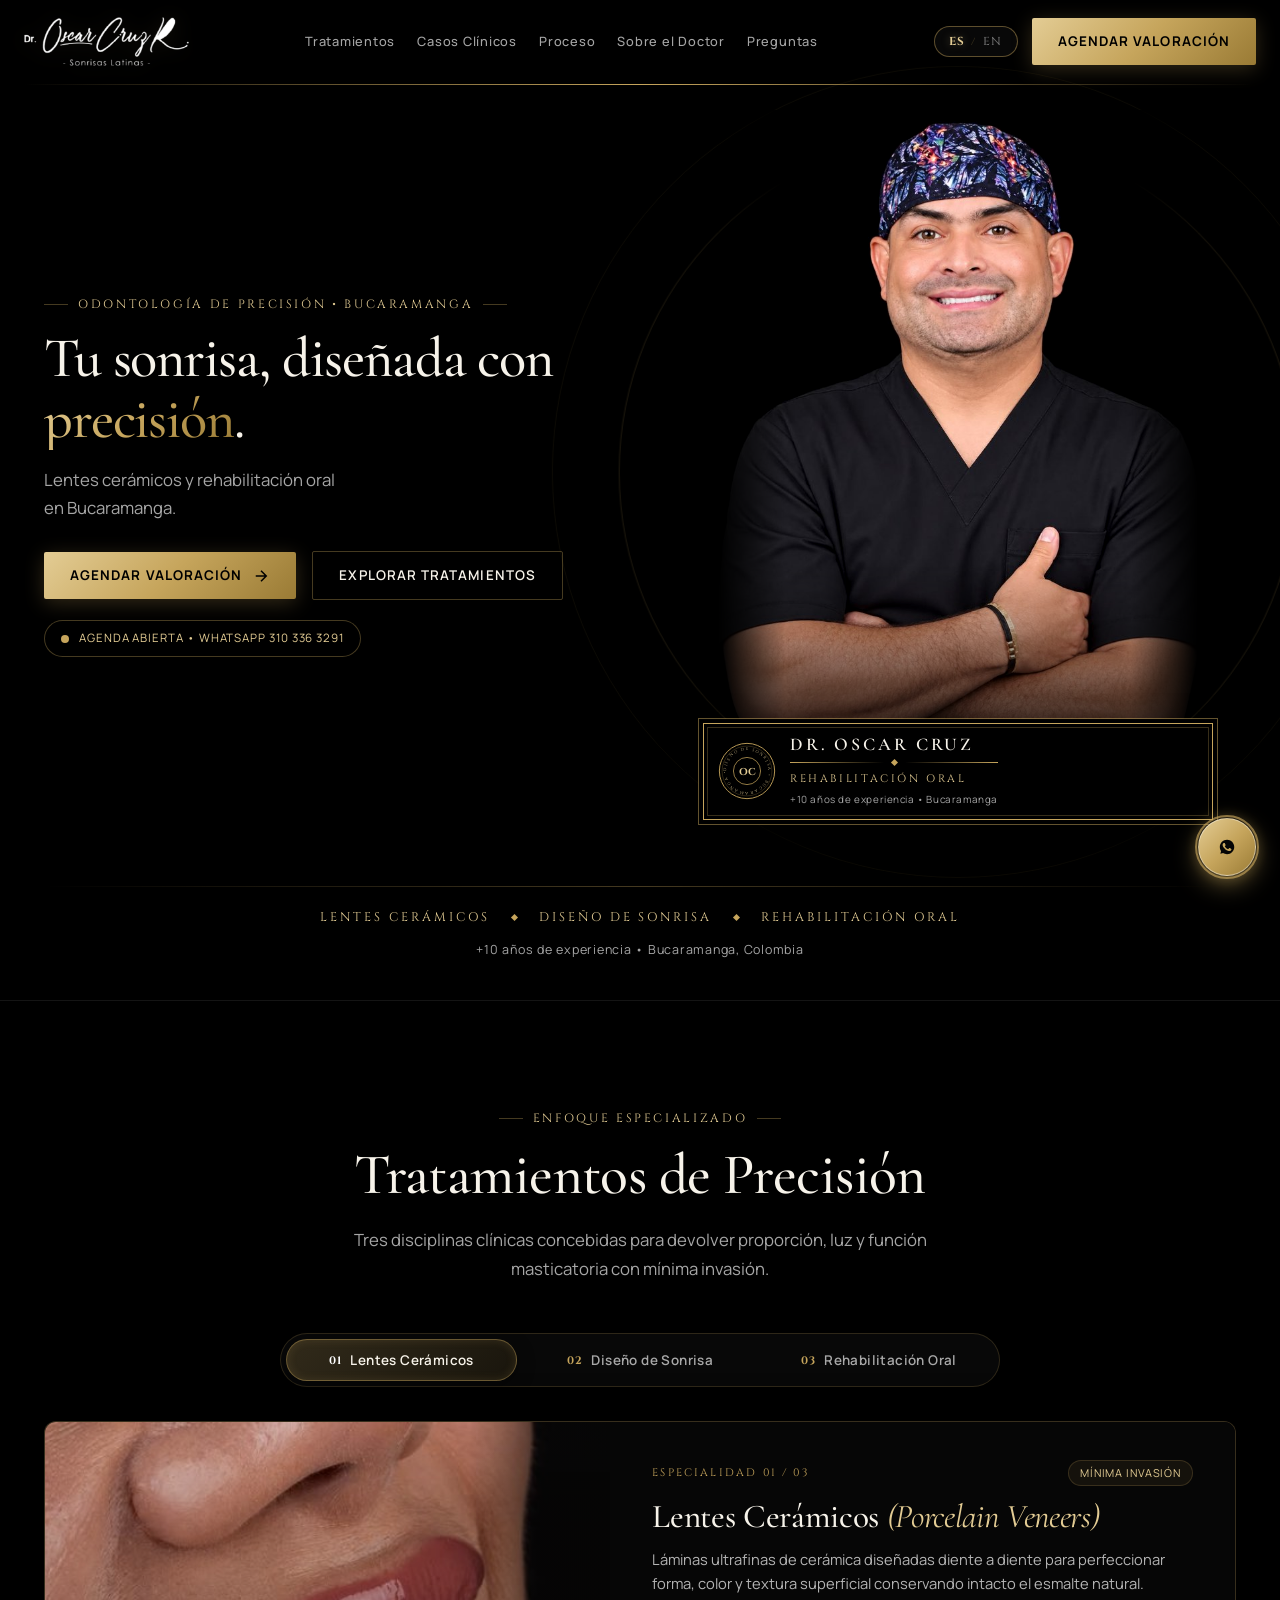
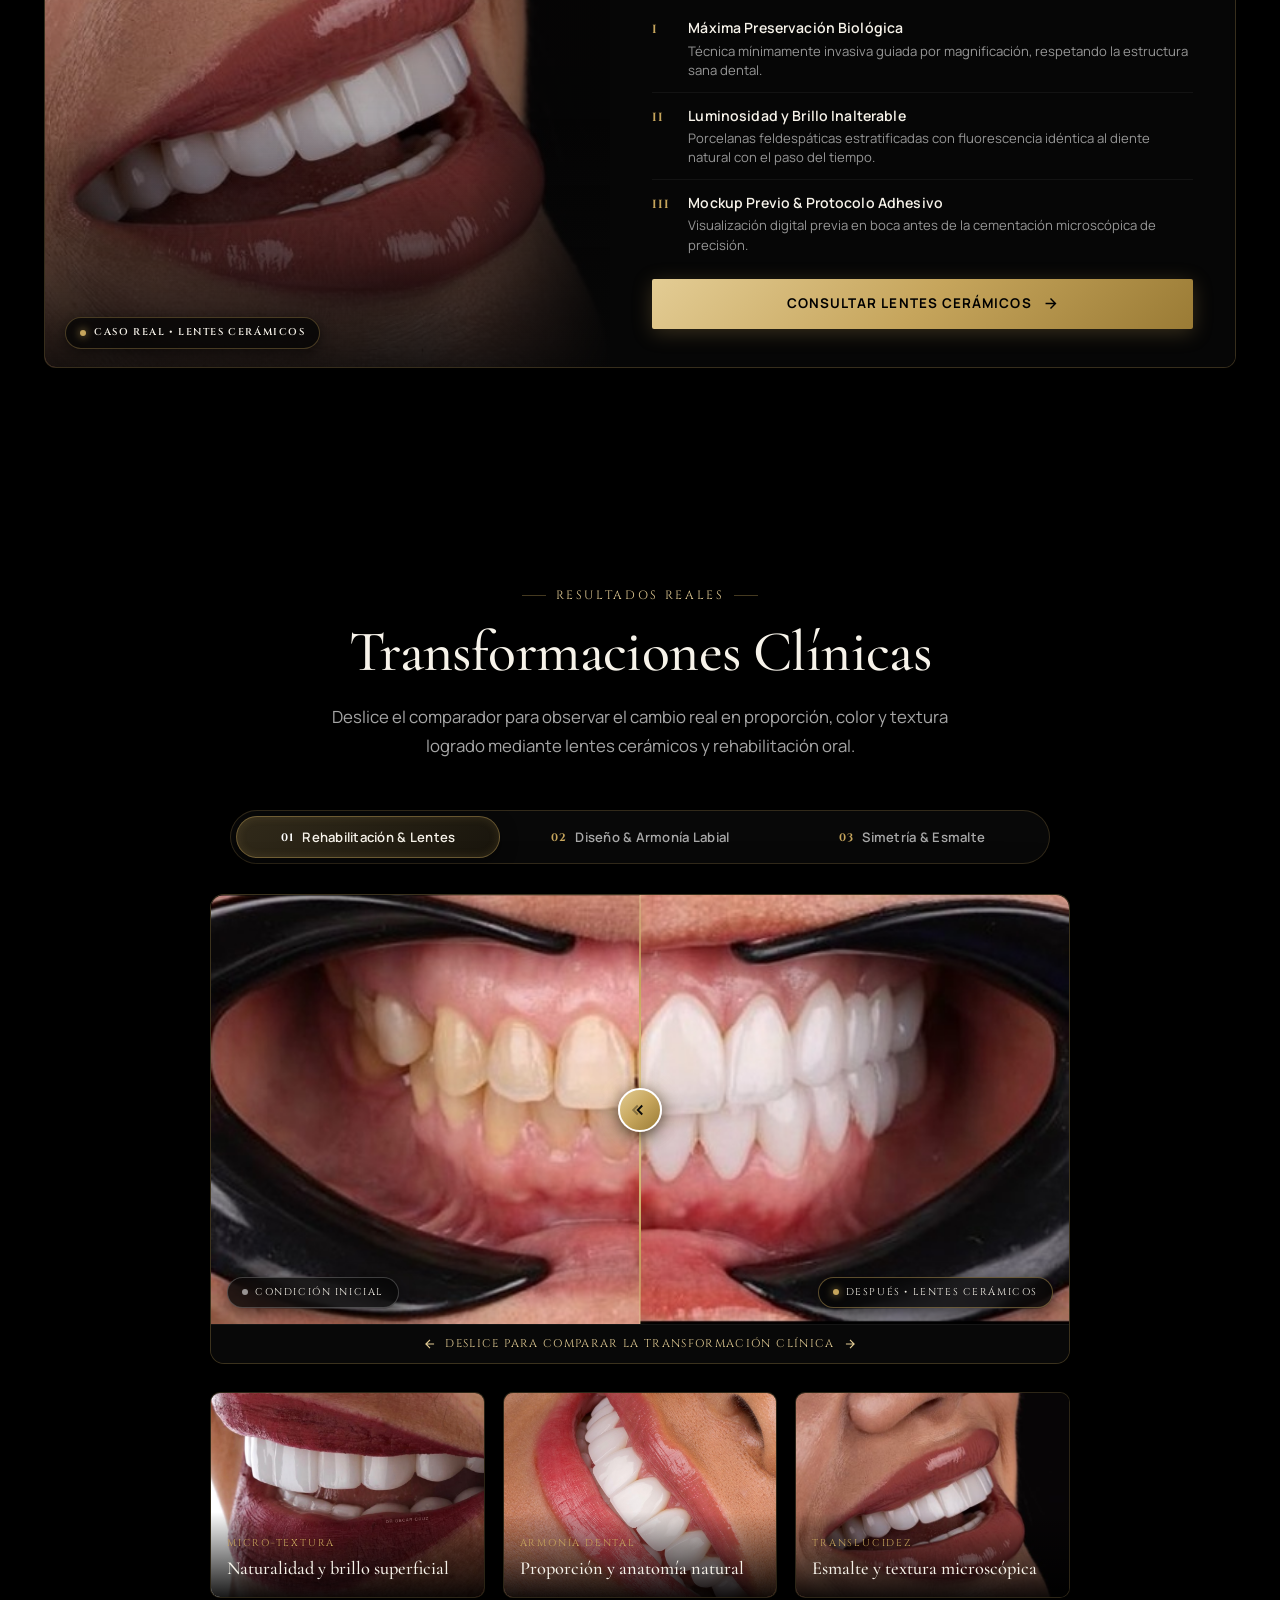
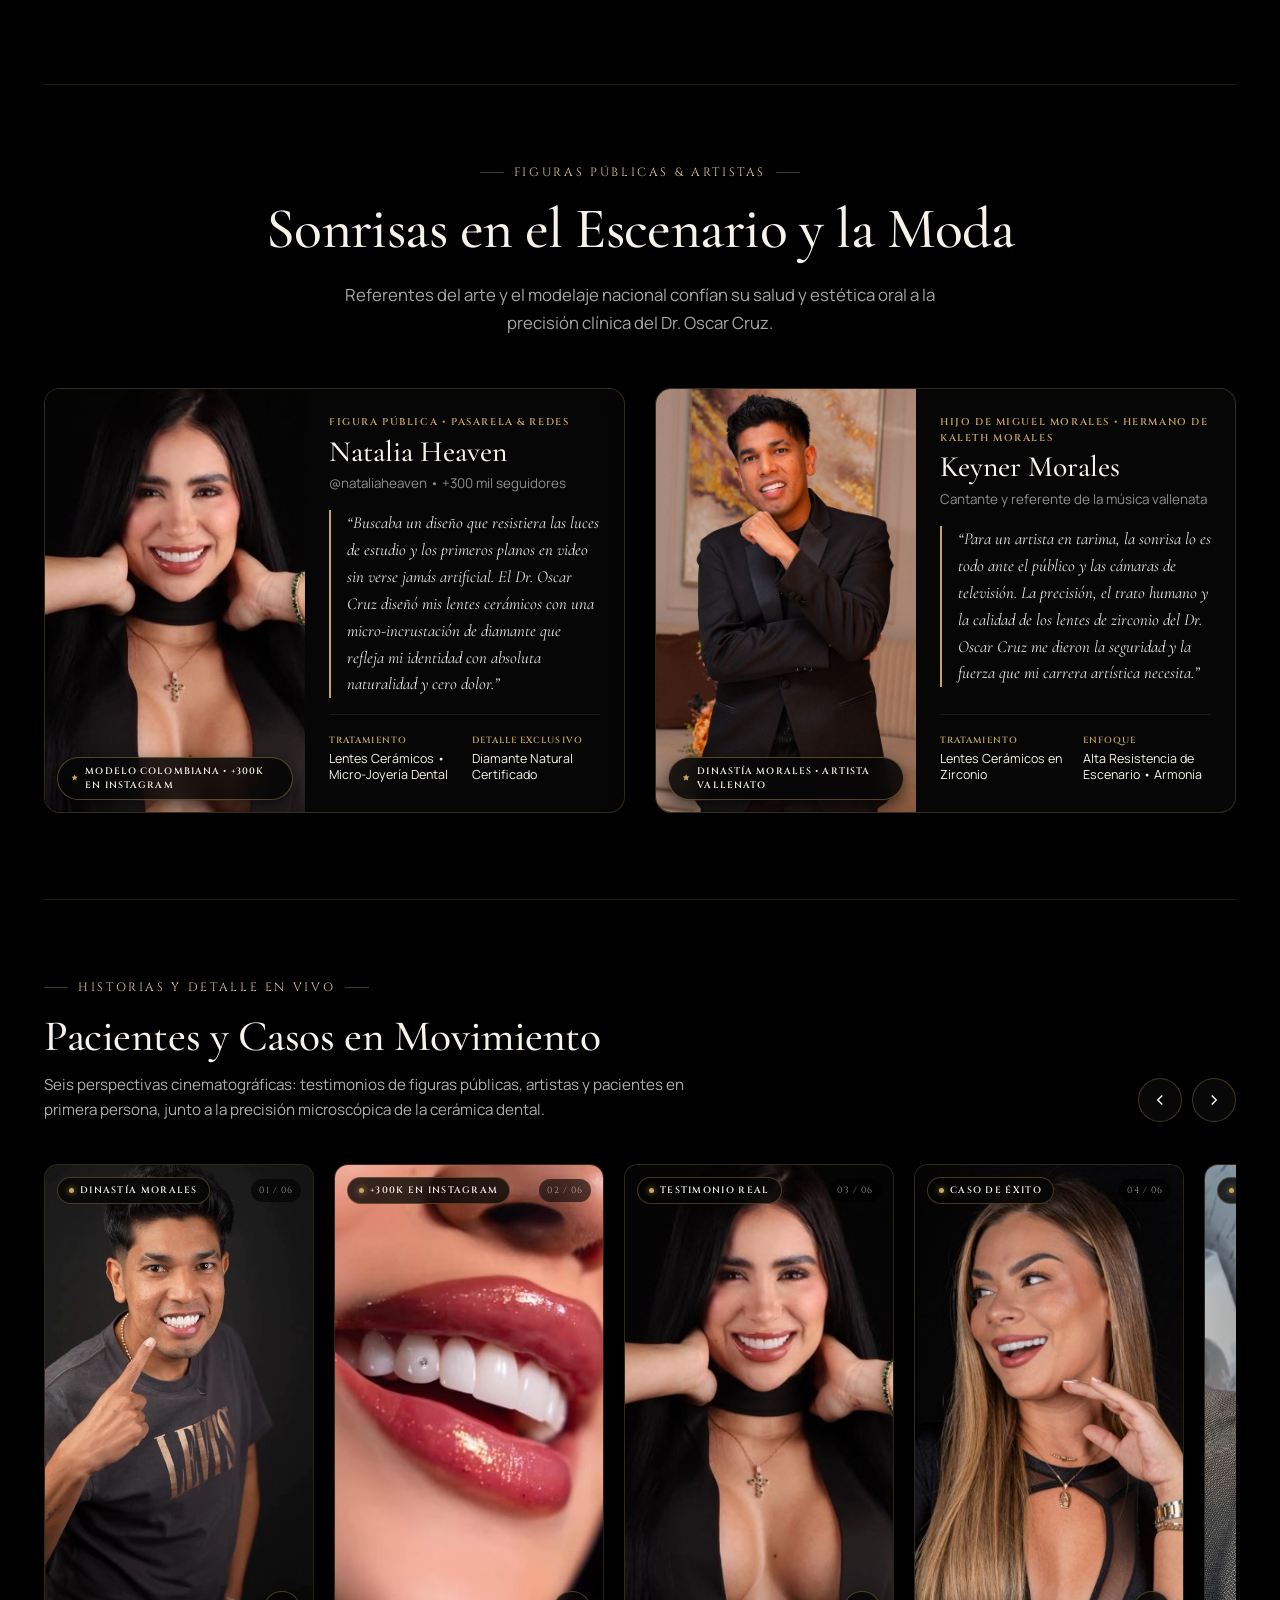
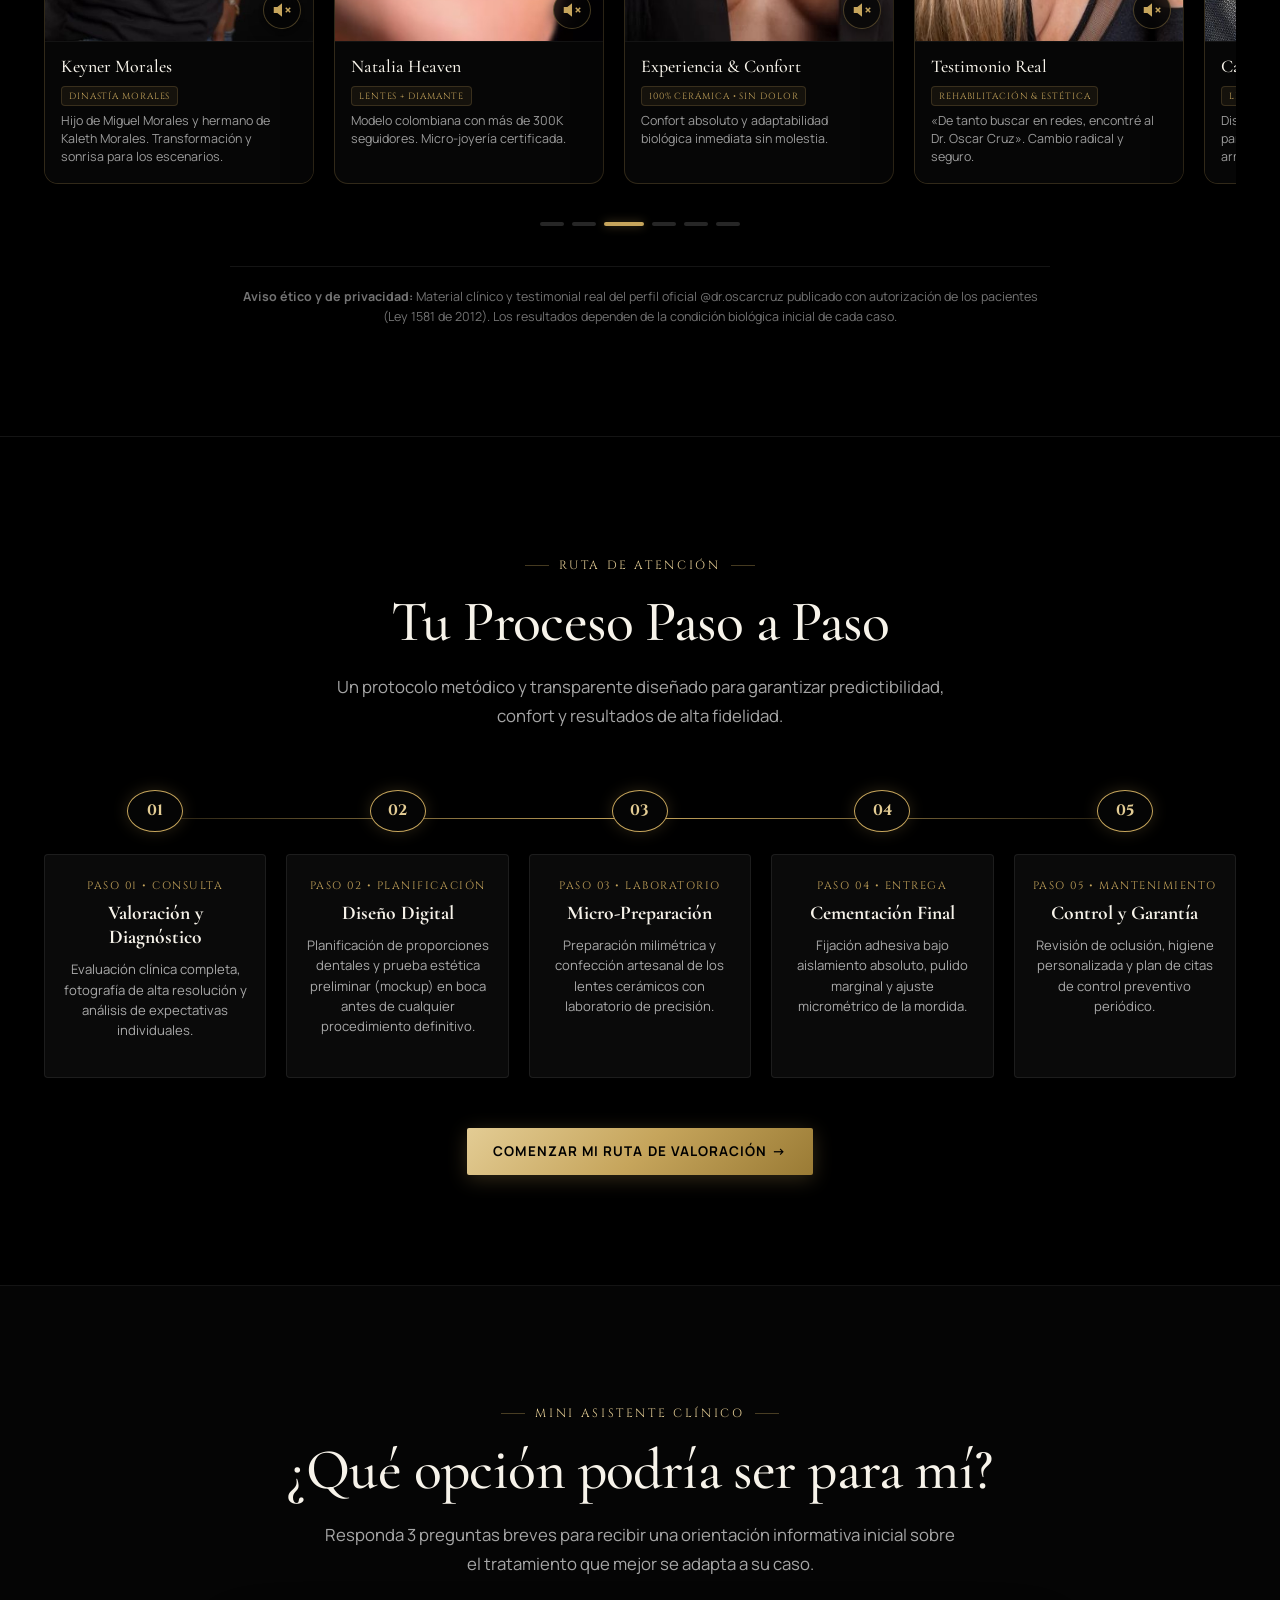
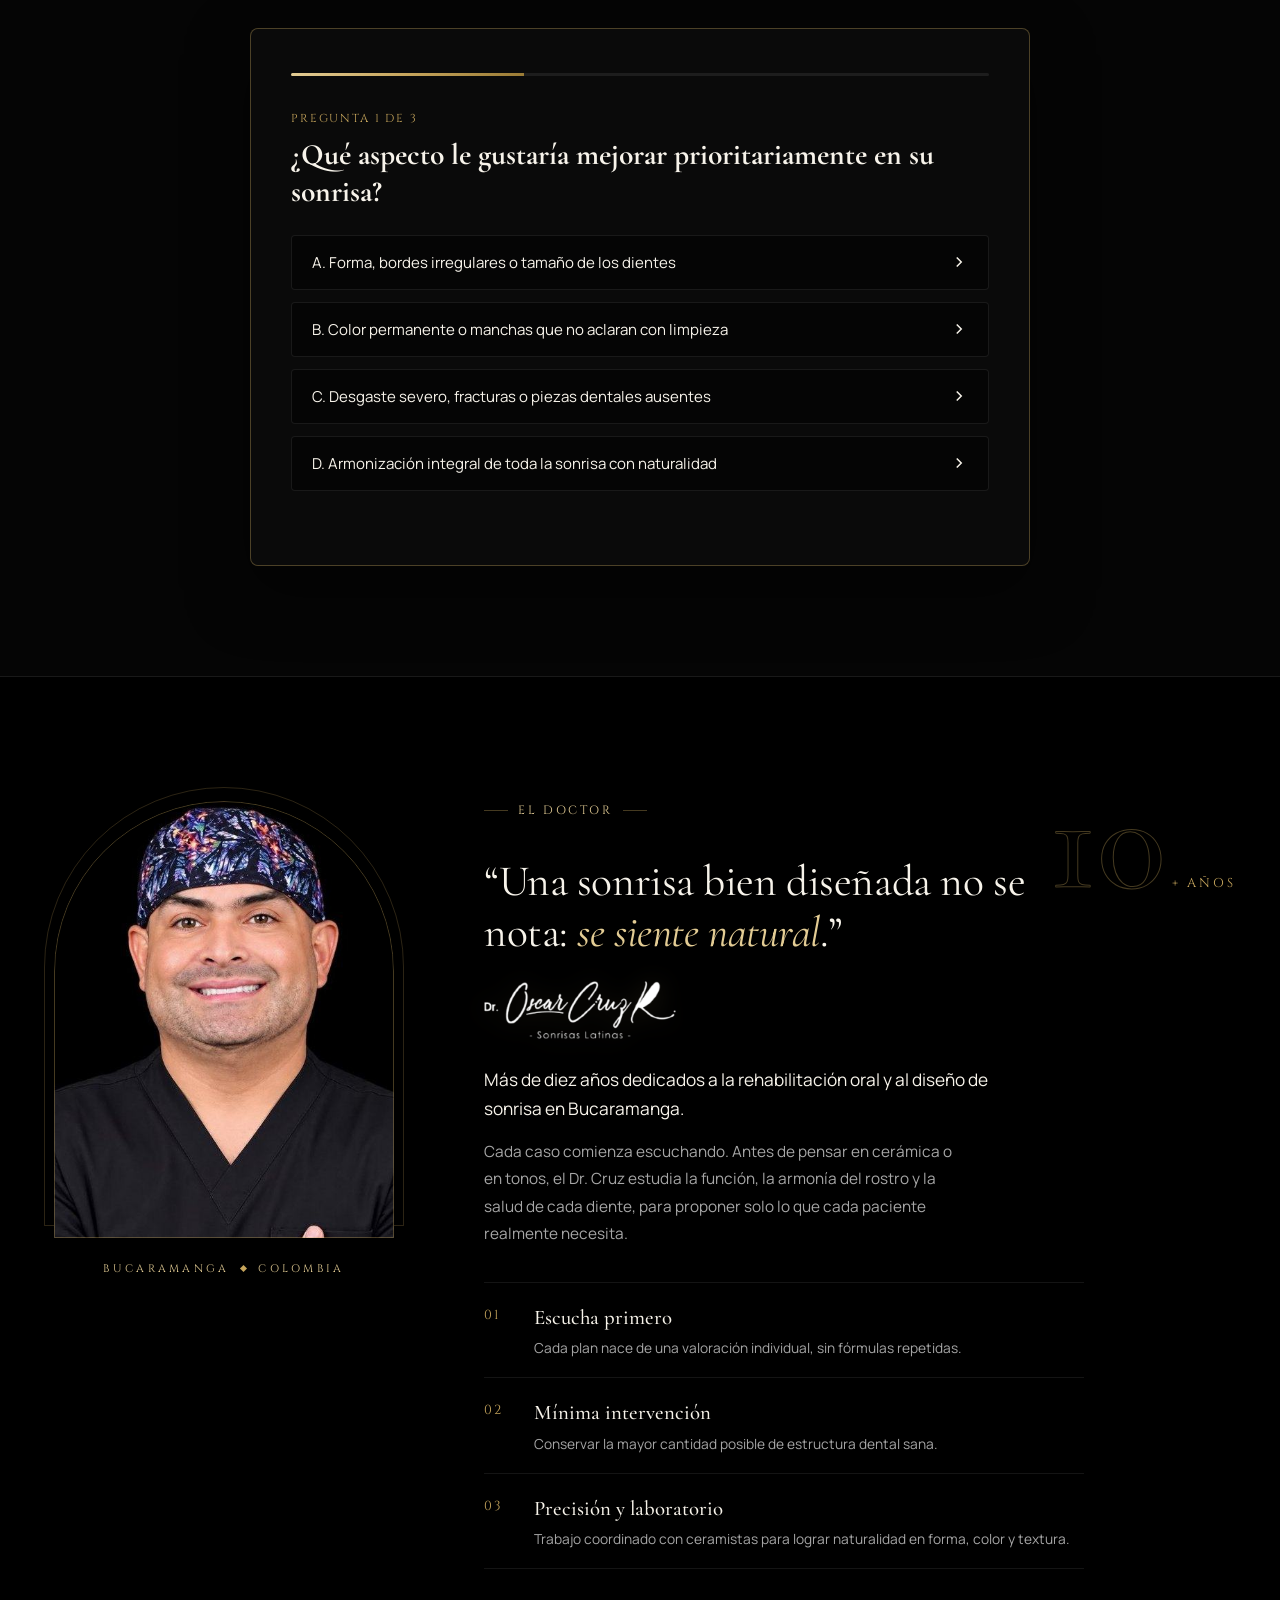
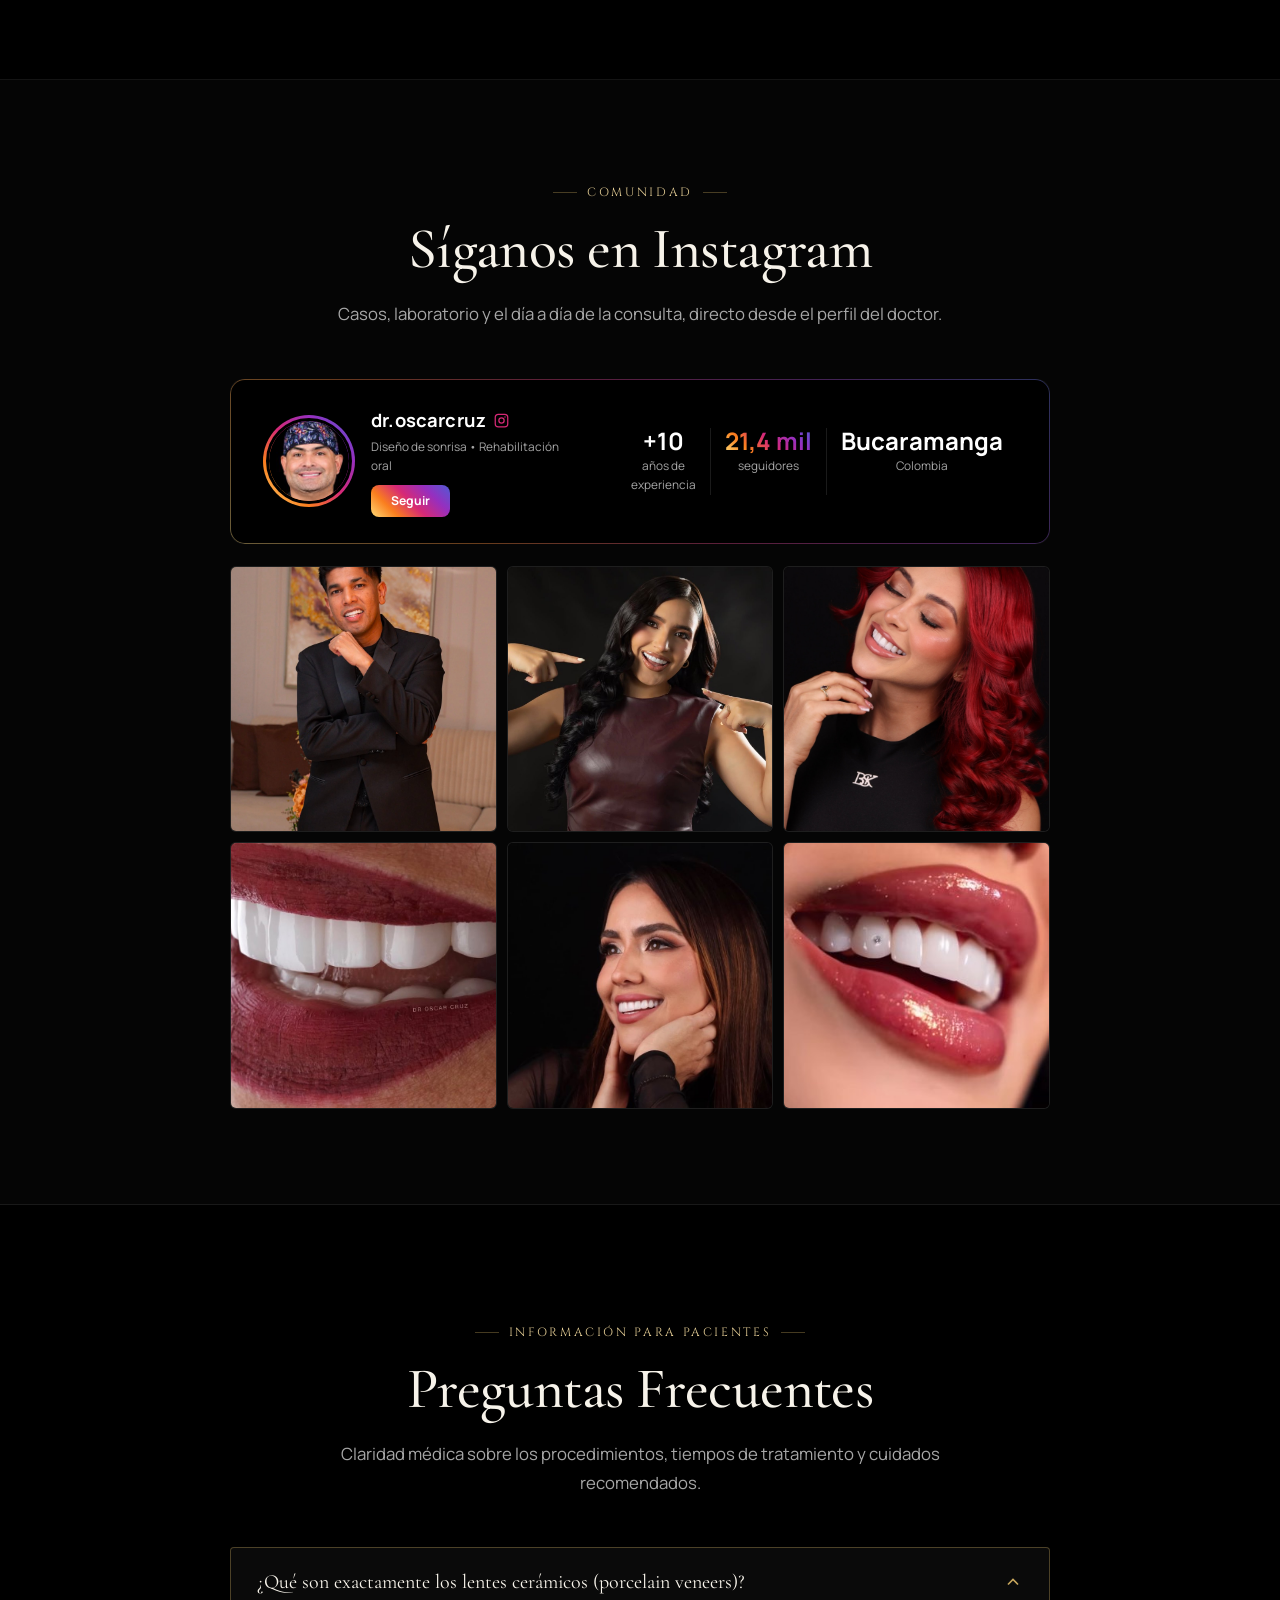
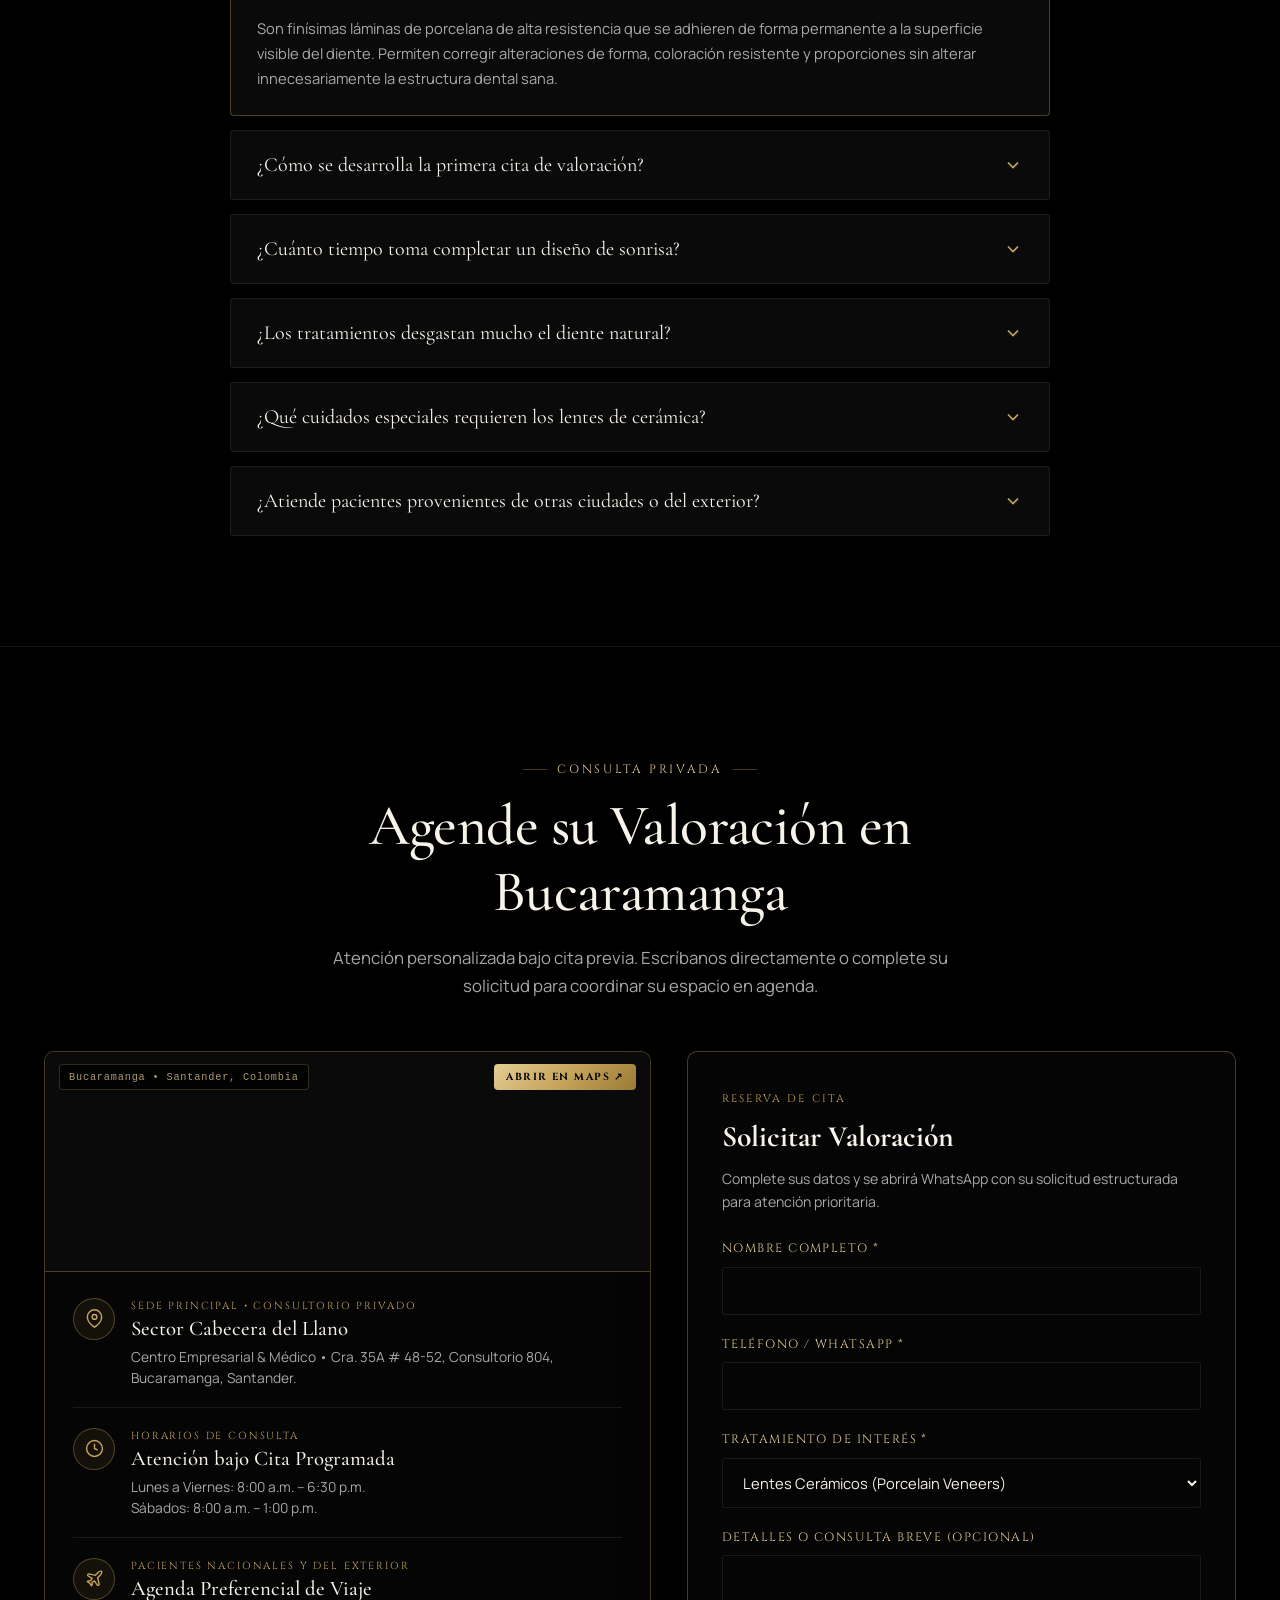
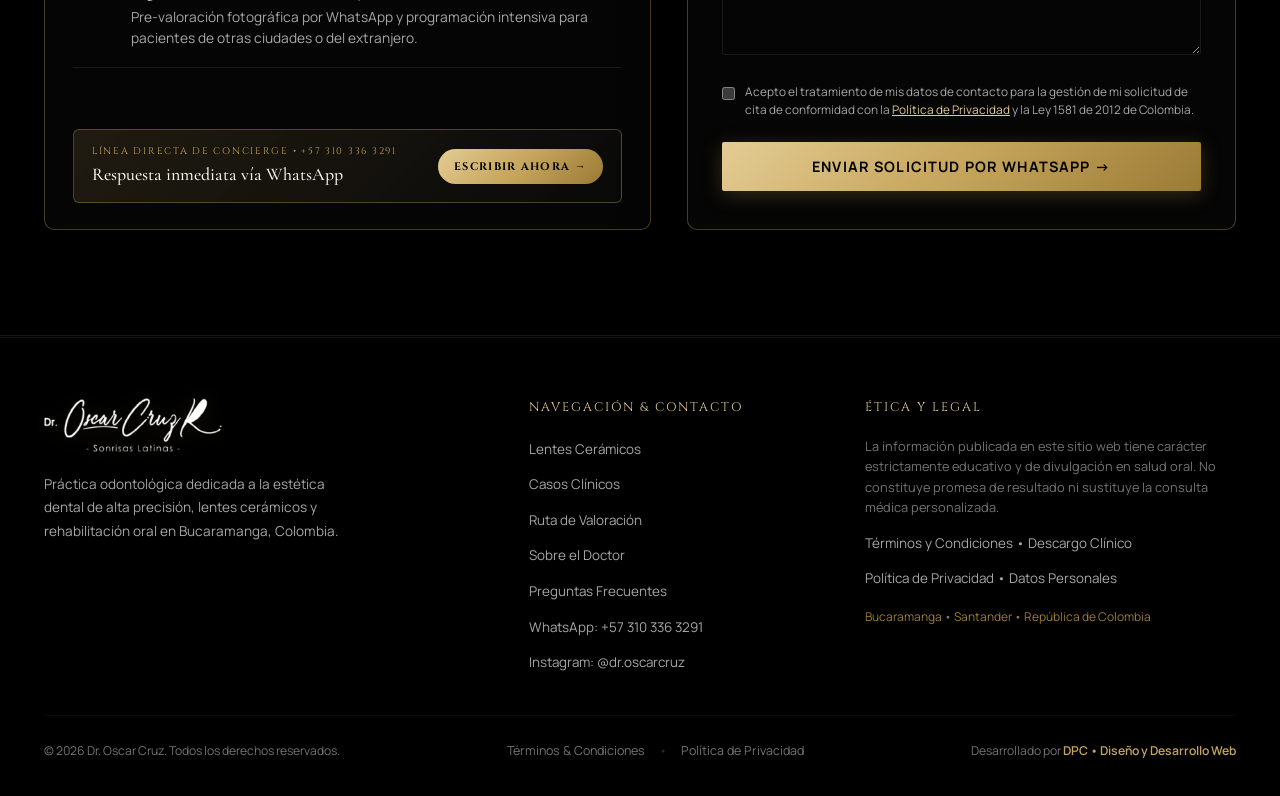
==== commit 8df2da9f: "feat: update macro result image for proporcion y anatomia natural" ====
--- a/index.html
+++ b/index.html
@@ -515,7 +515,7 @@
                         </figcaption>
                     </figure>
                     <figure class="macro-card">
-                        <img src="assets/img/macro_textura_frontal.jpg" alt="Detalle clínico de brillo y translucidez en lentes cerámicos" loading="lazy">
+                        <img src="assets/img/macro_proporcion_armonia.jpg" alt="Proporción y anatomía natural en lentes cerámicos" loading="lazy">
                         <figcaption>
                             <span>Armonía dental</span>
                             <strong>Proporción y anatomía natural</strong>
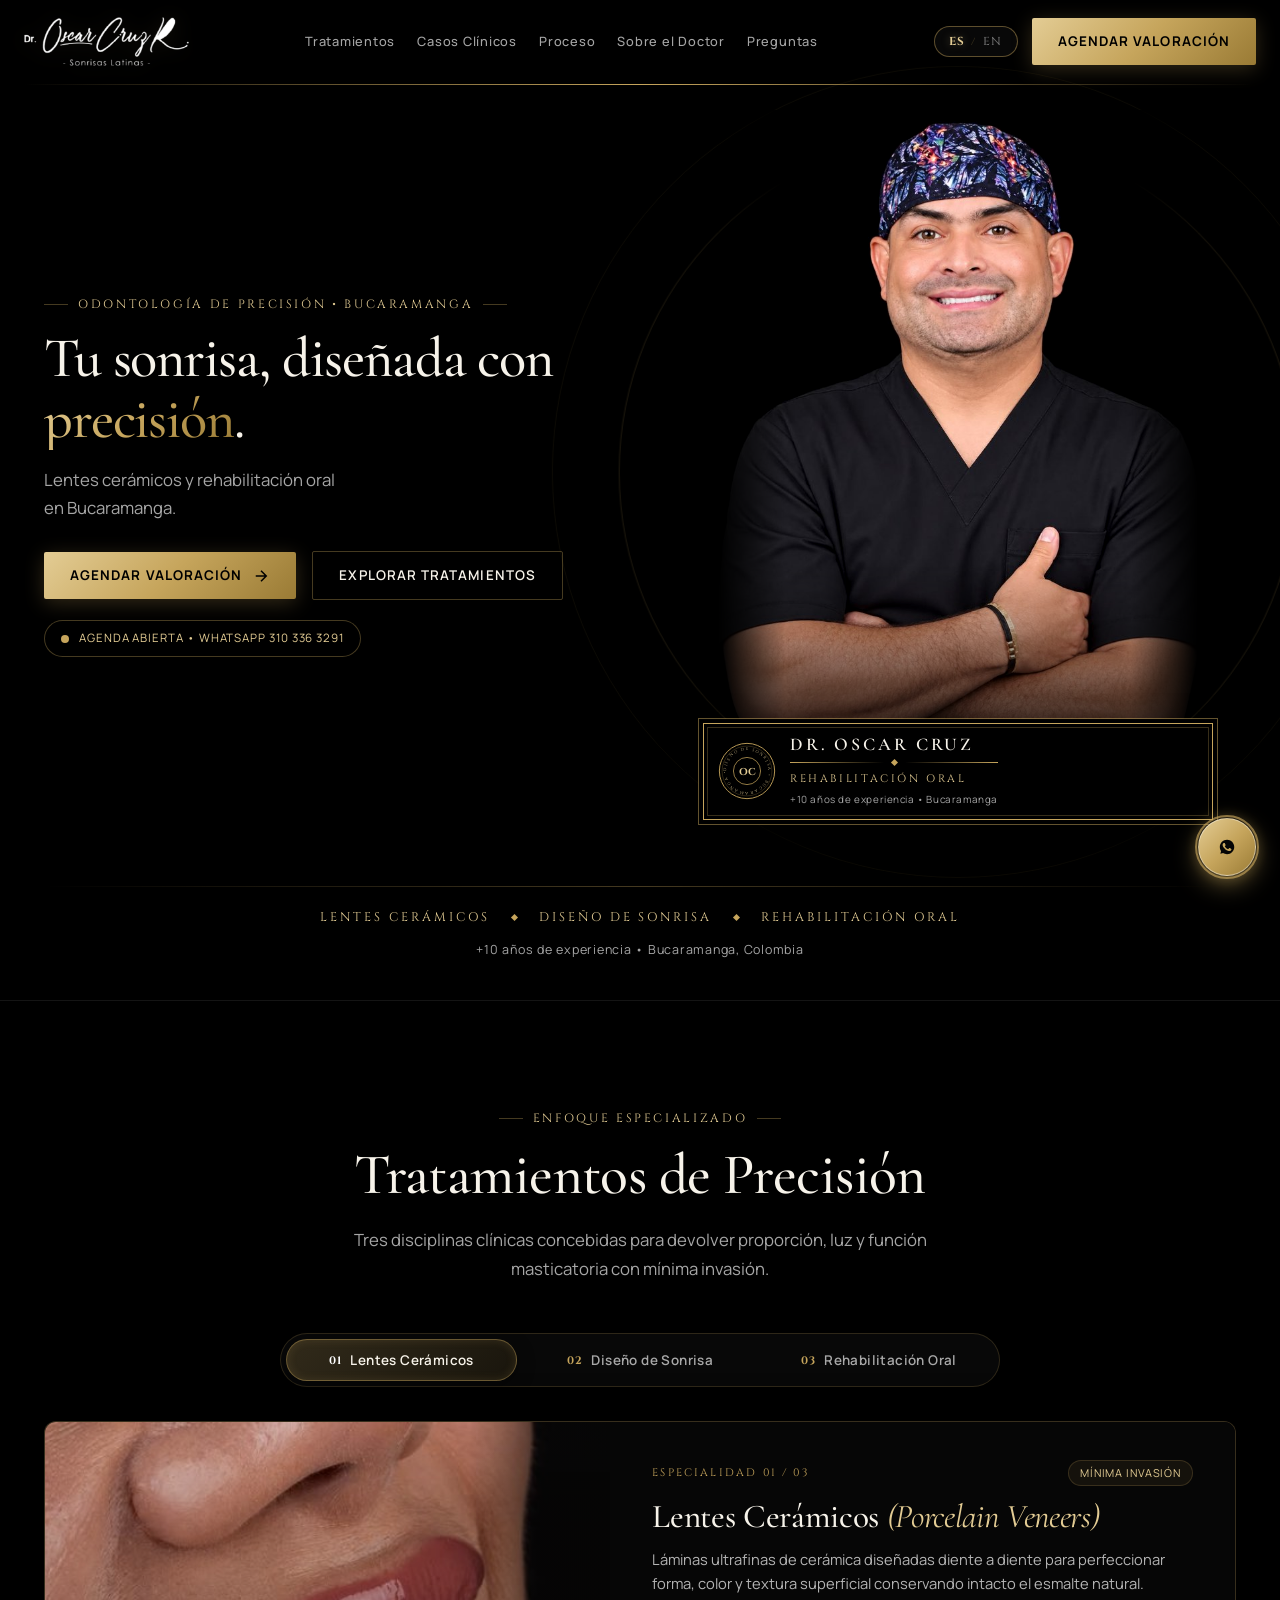
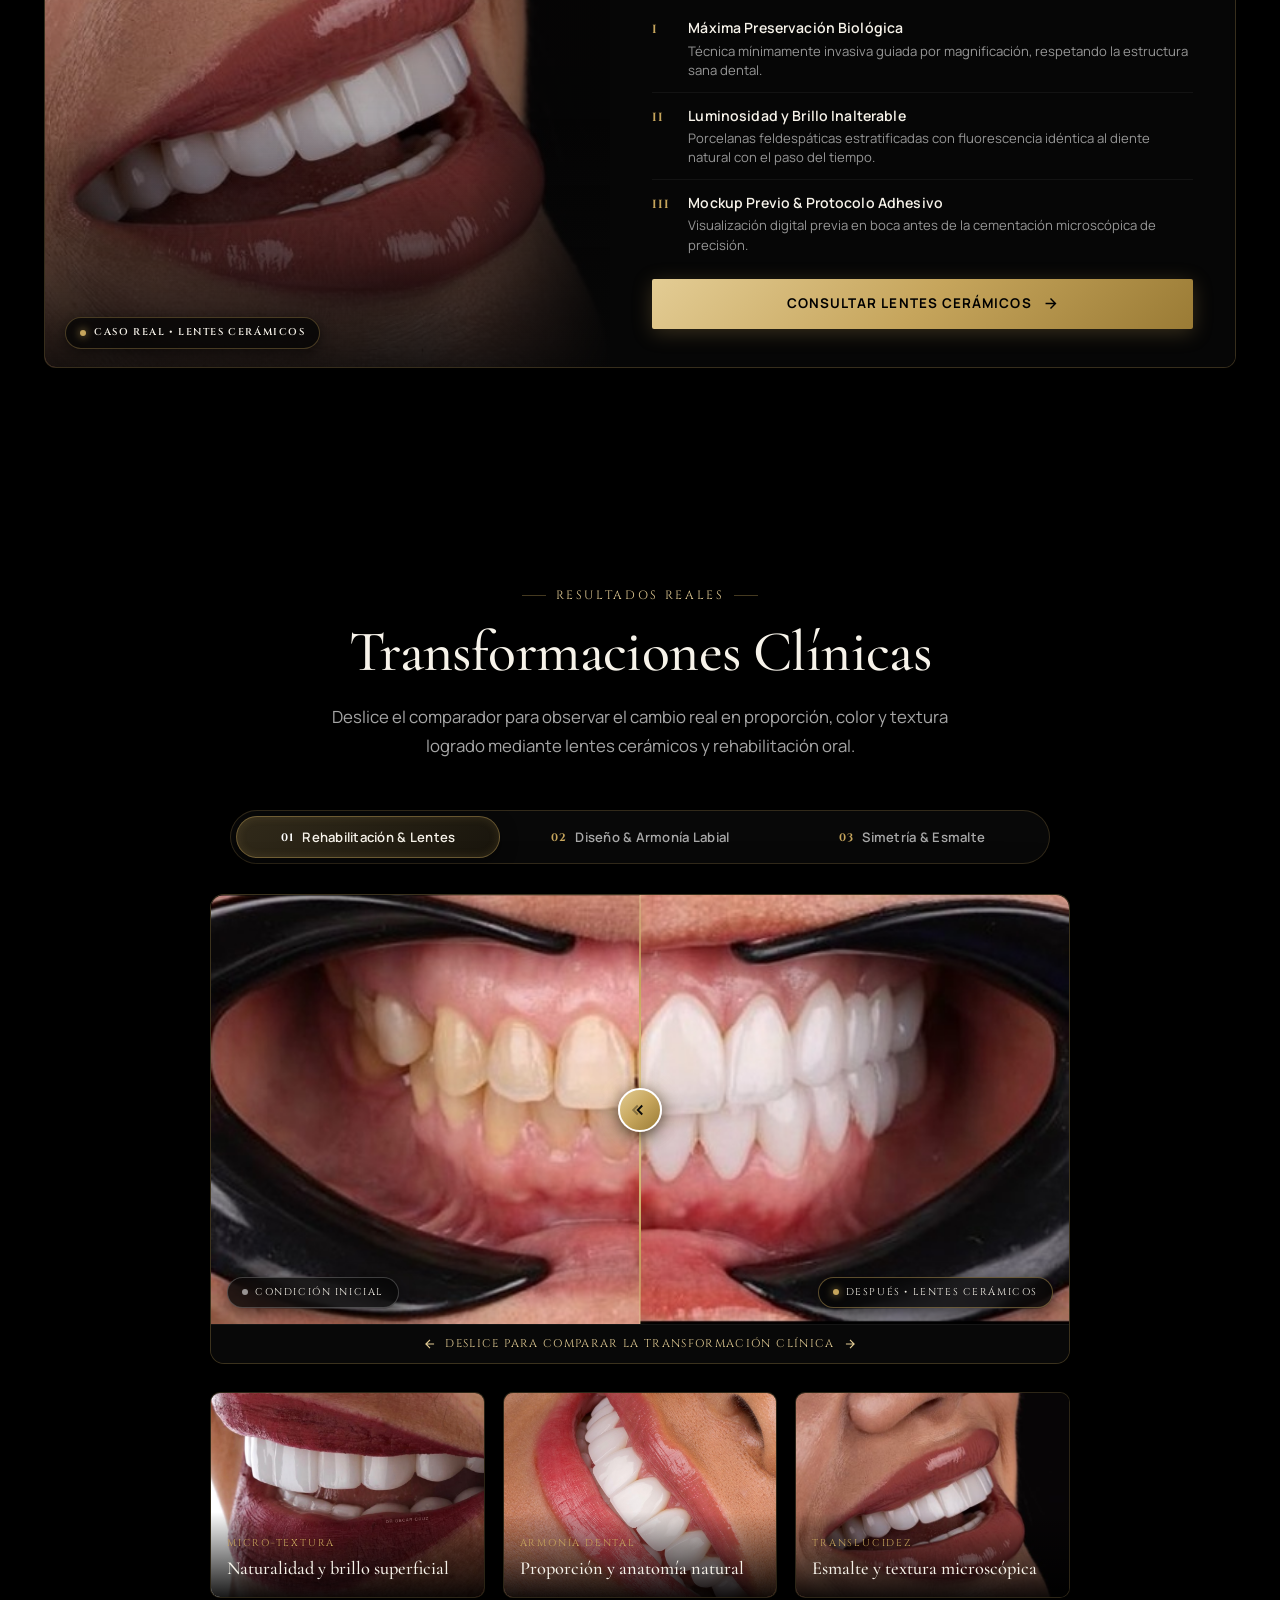
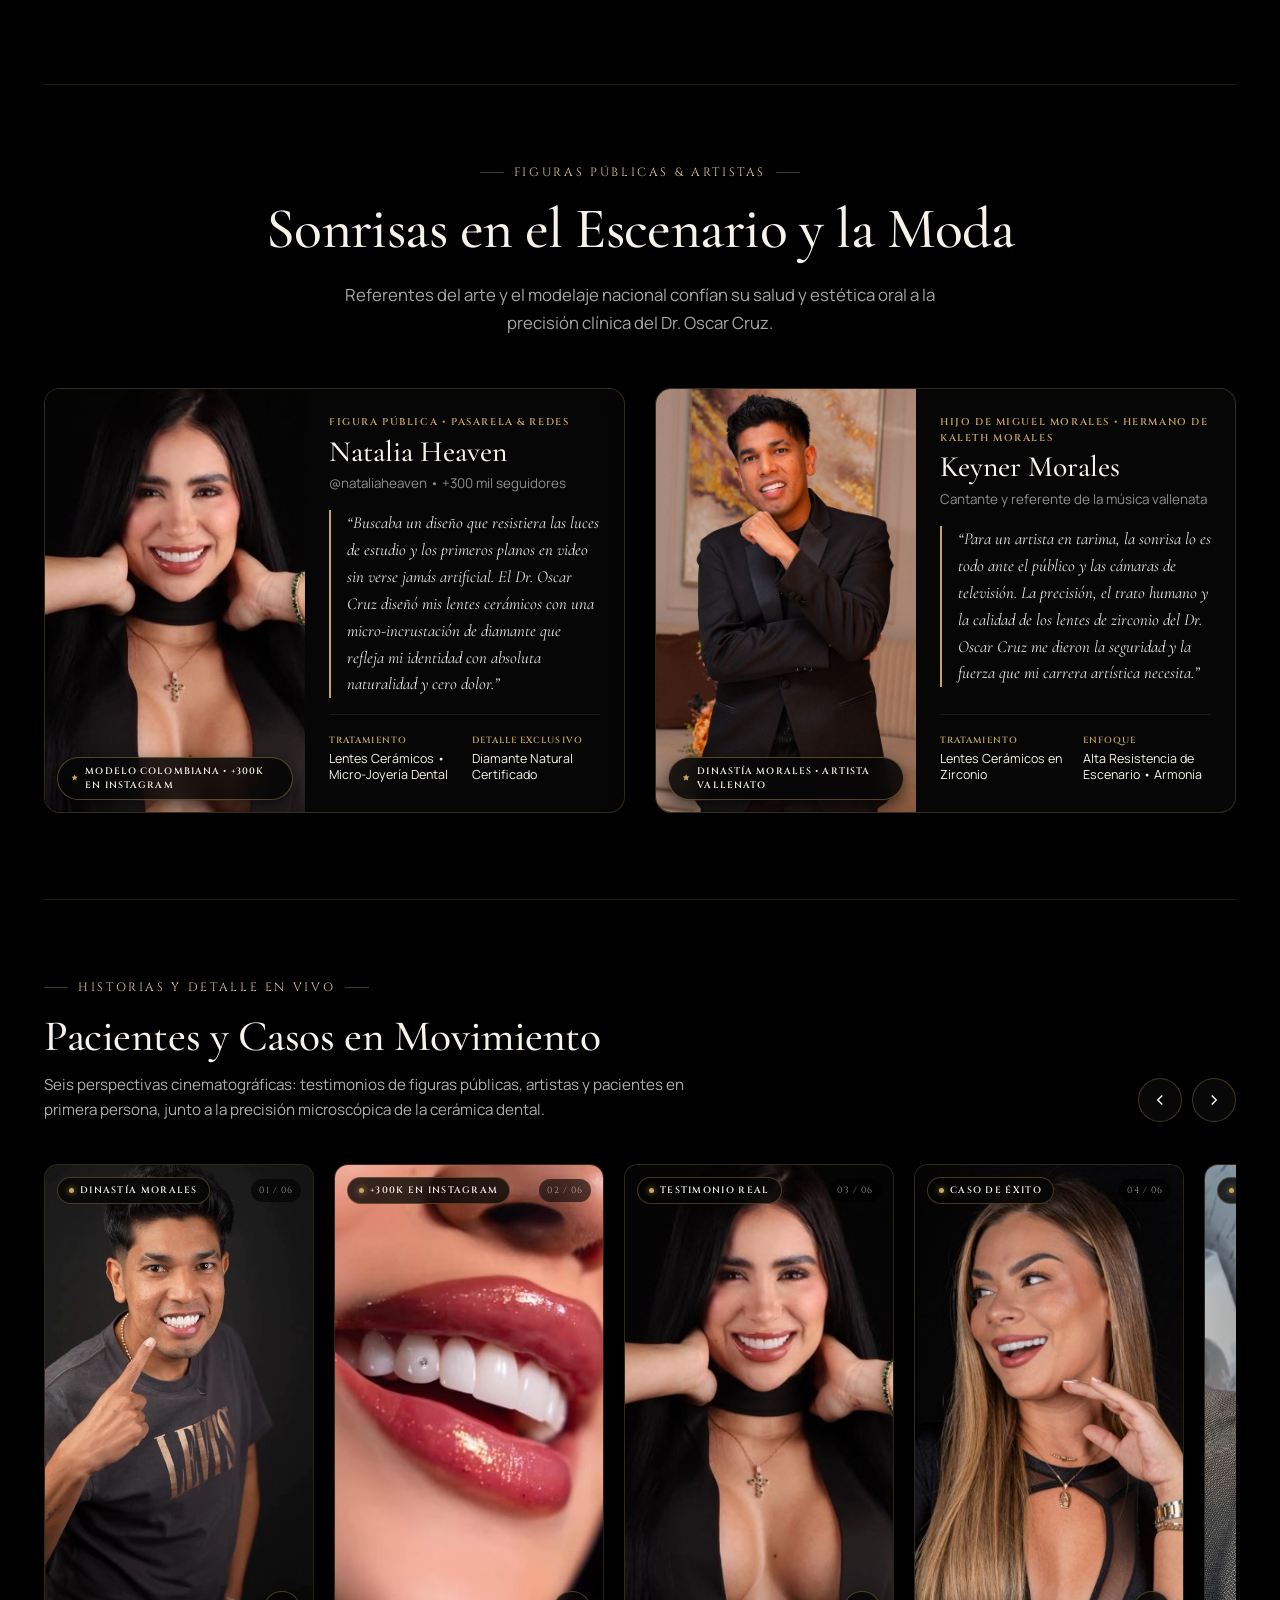
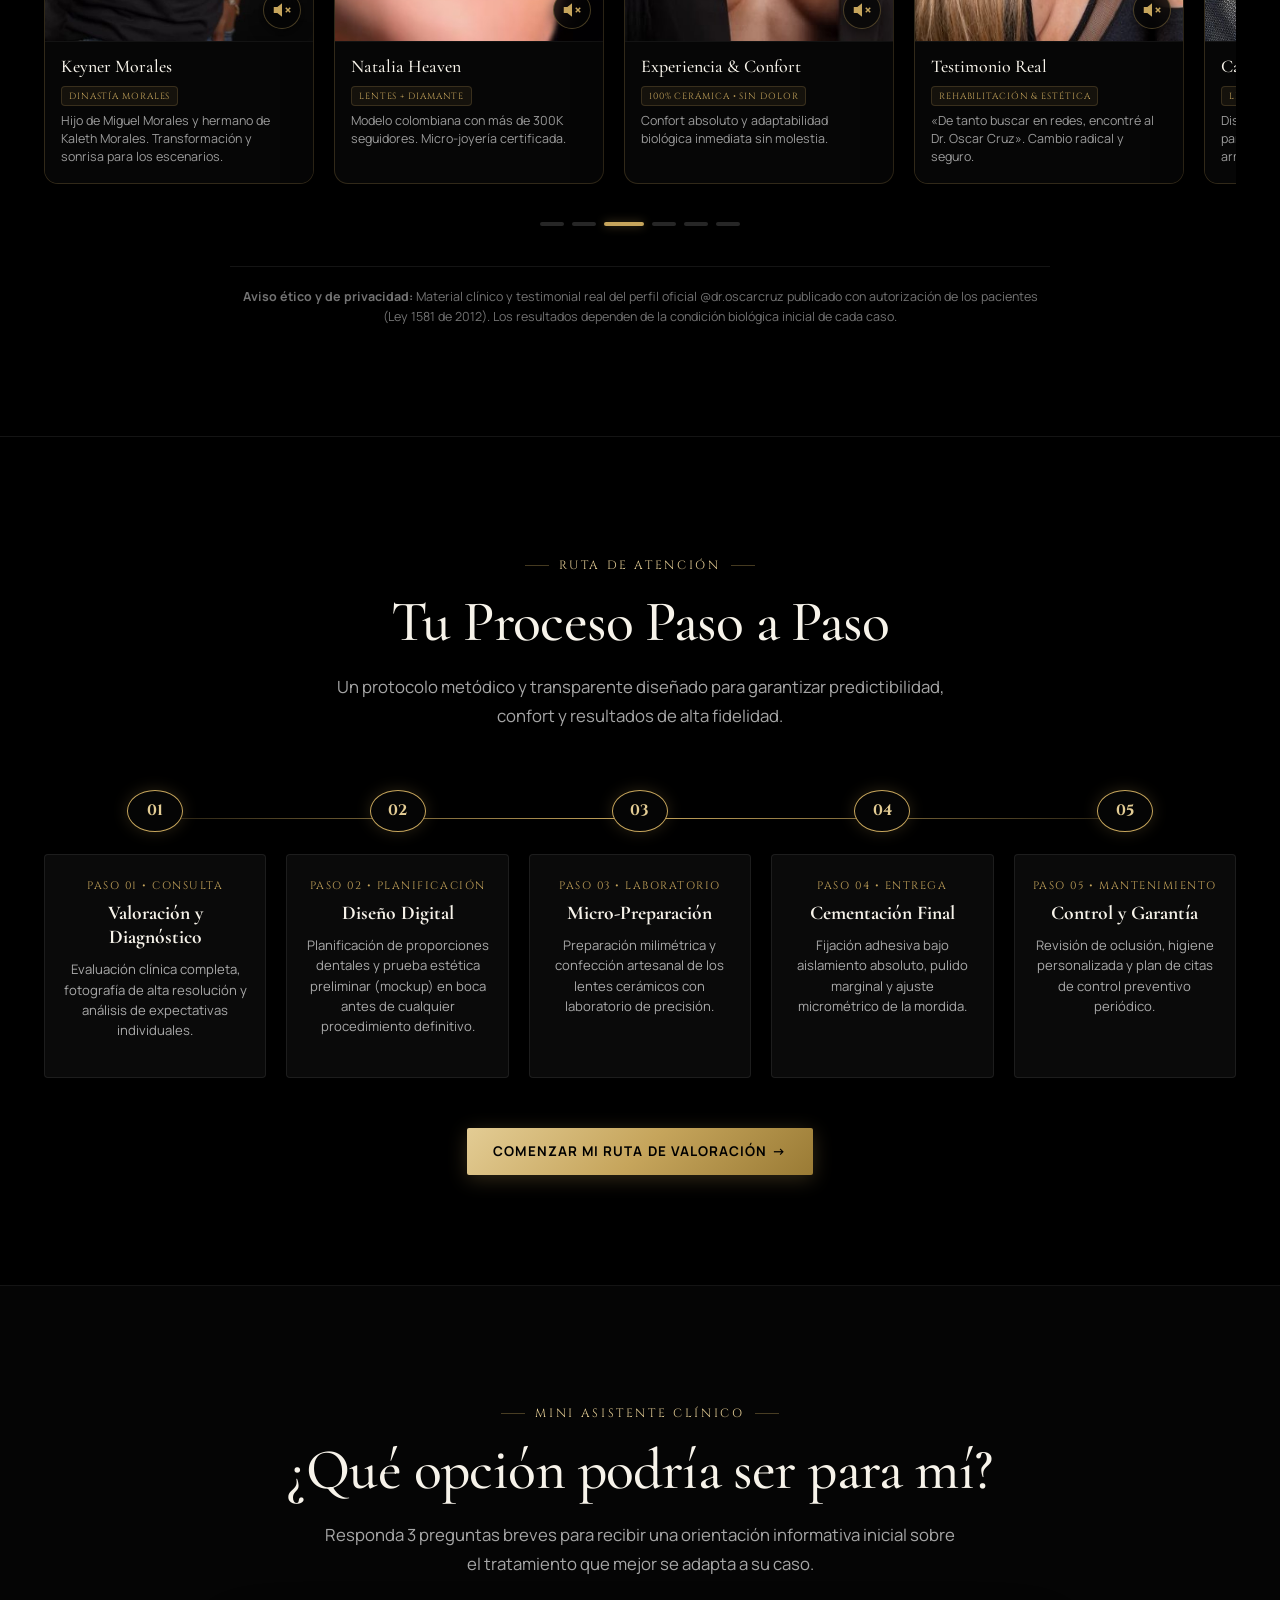
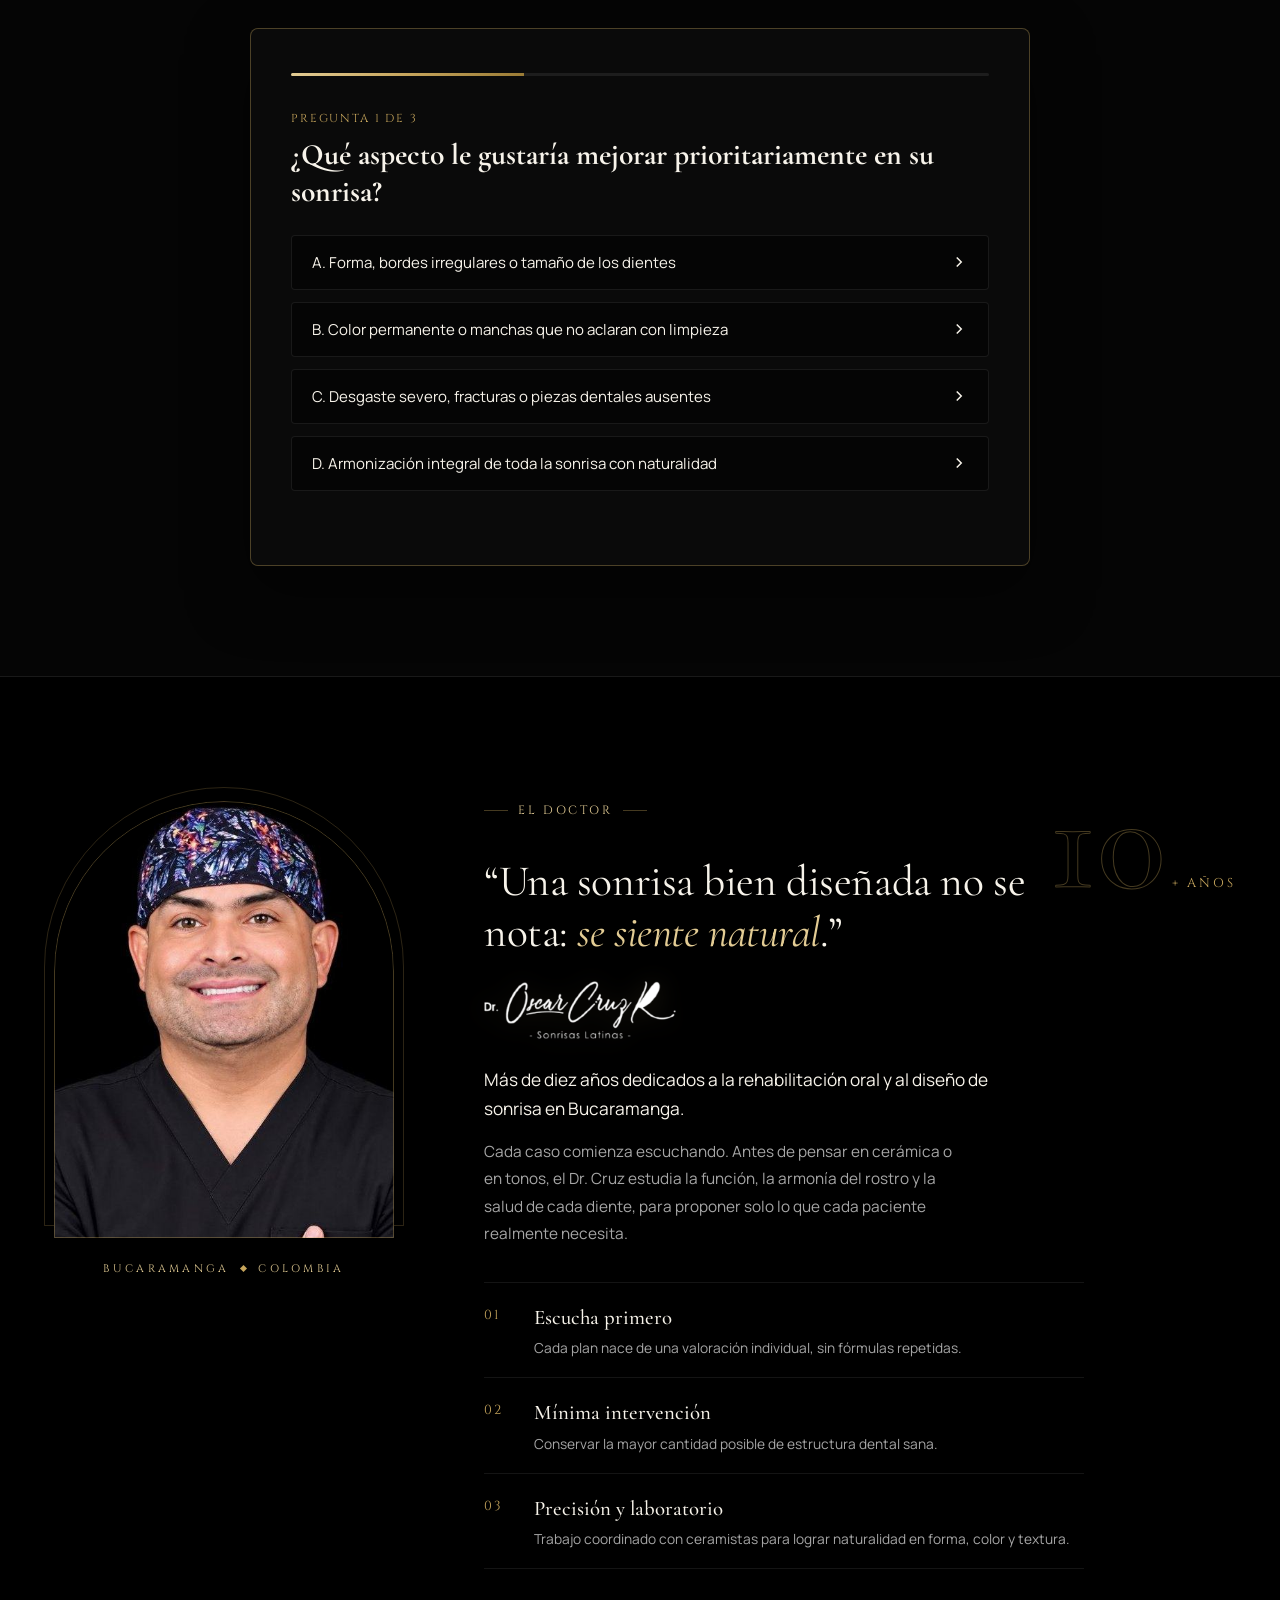
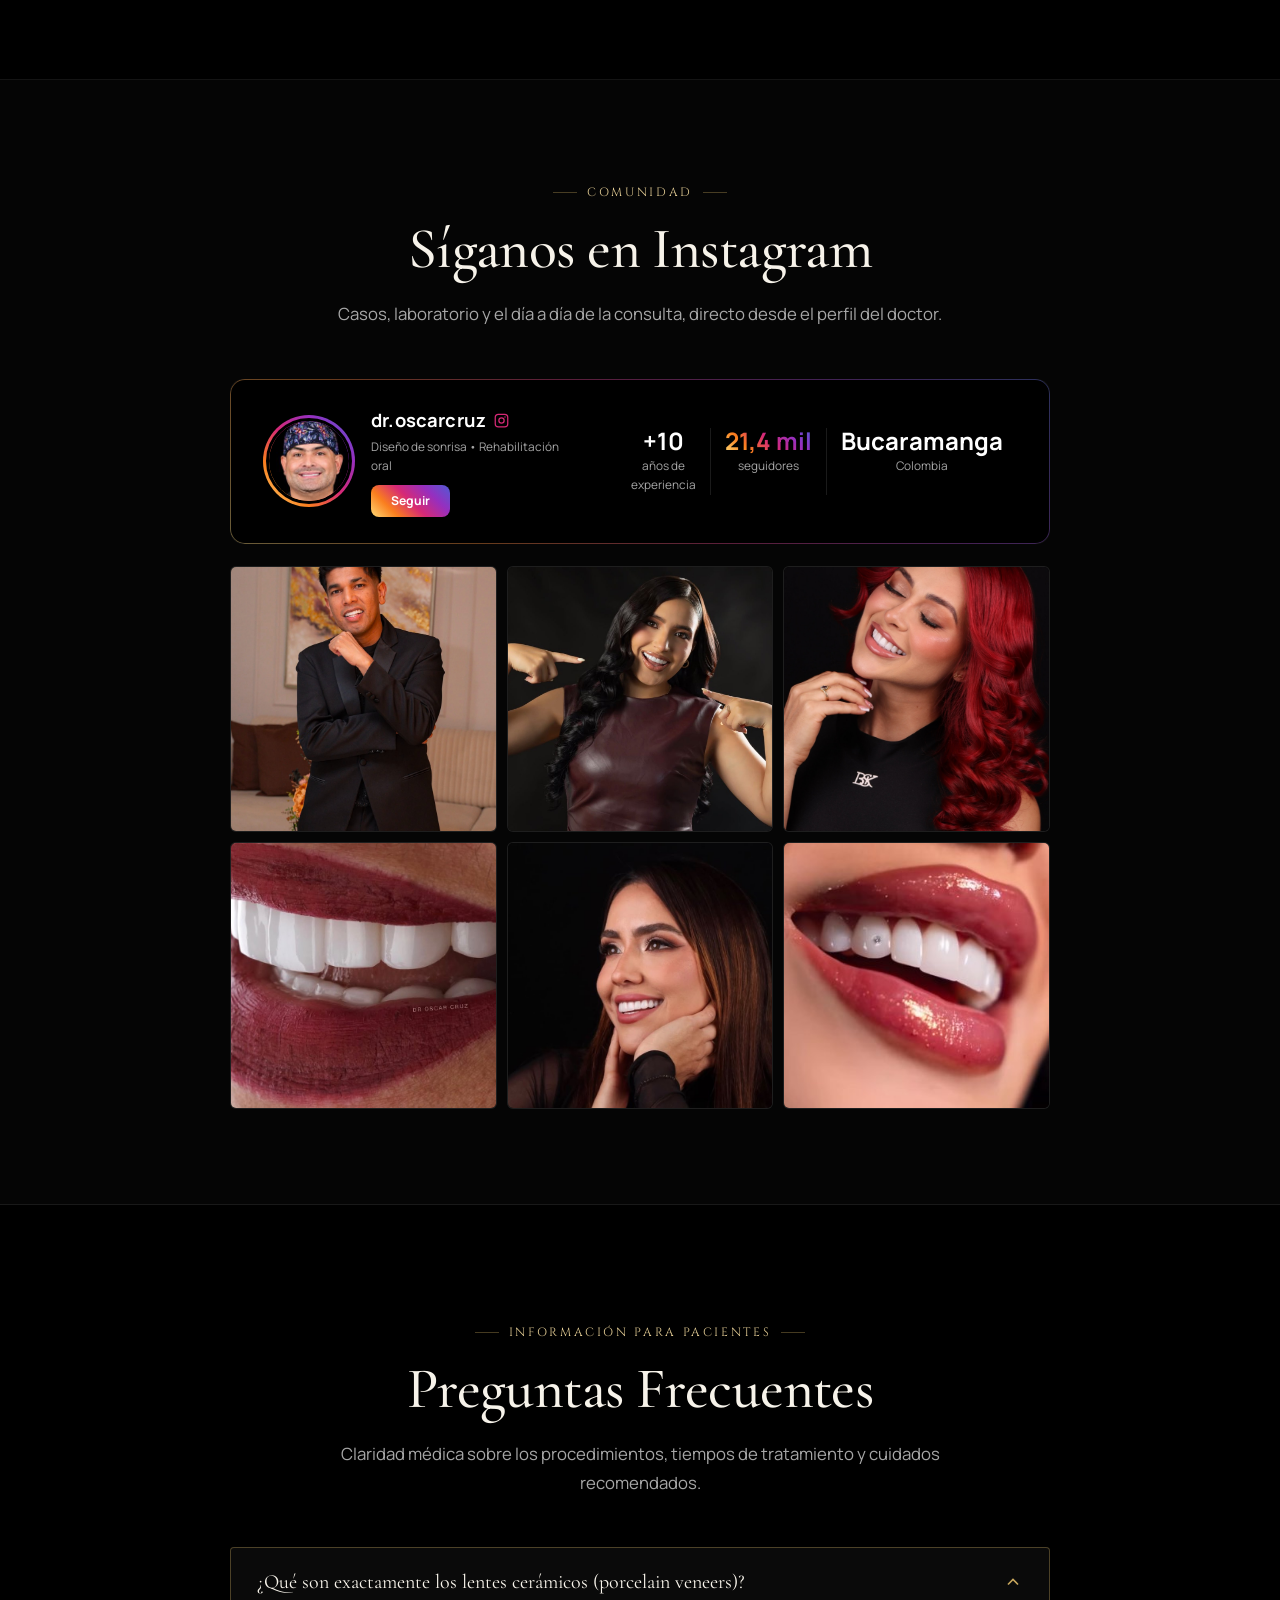
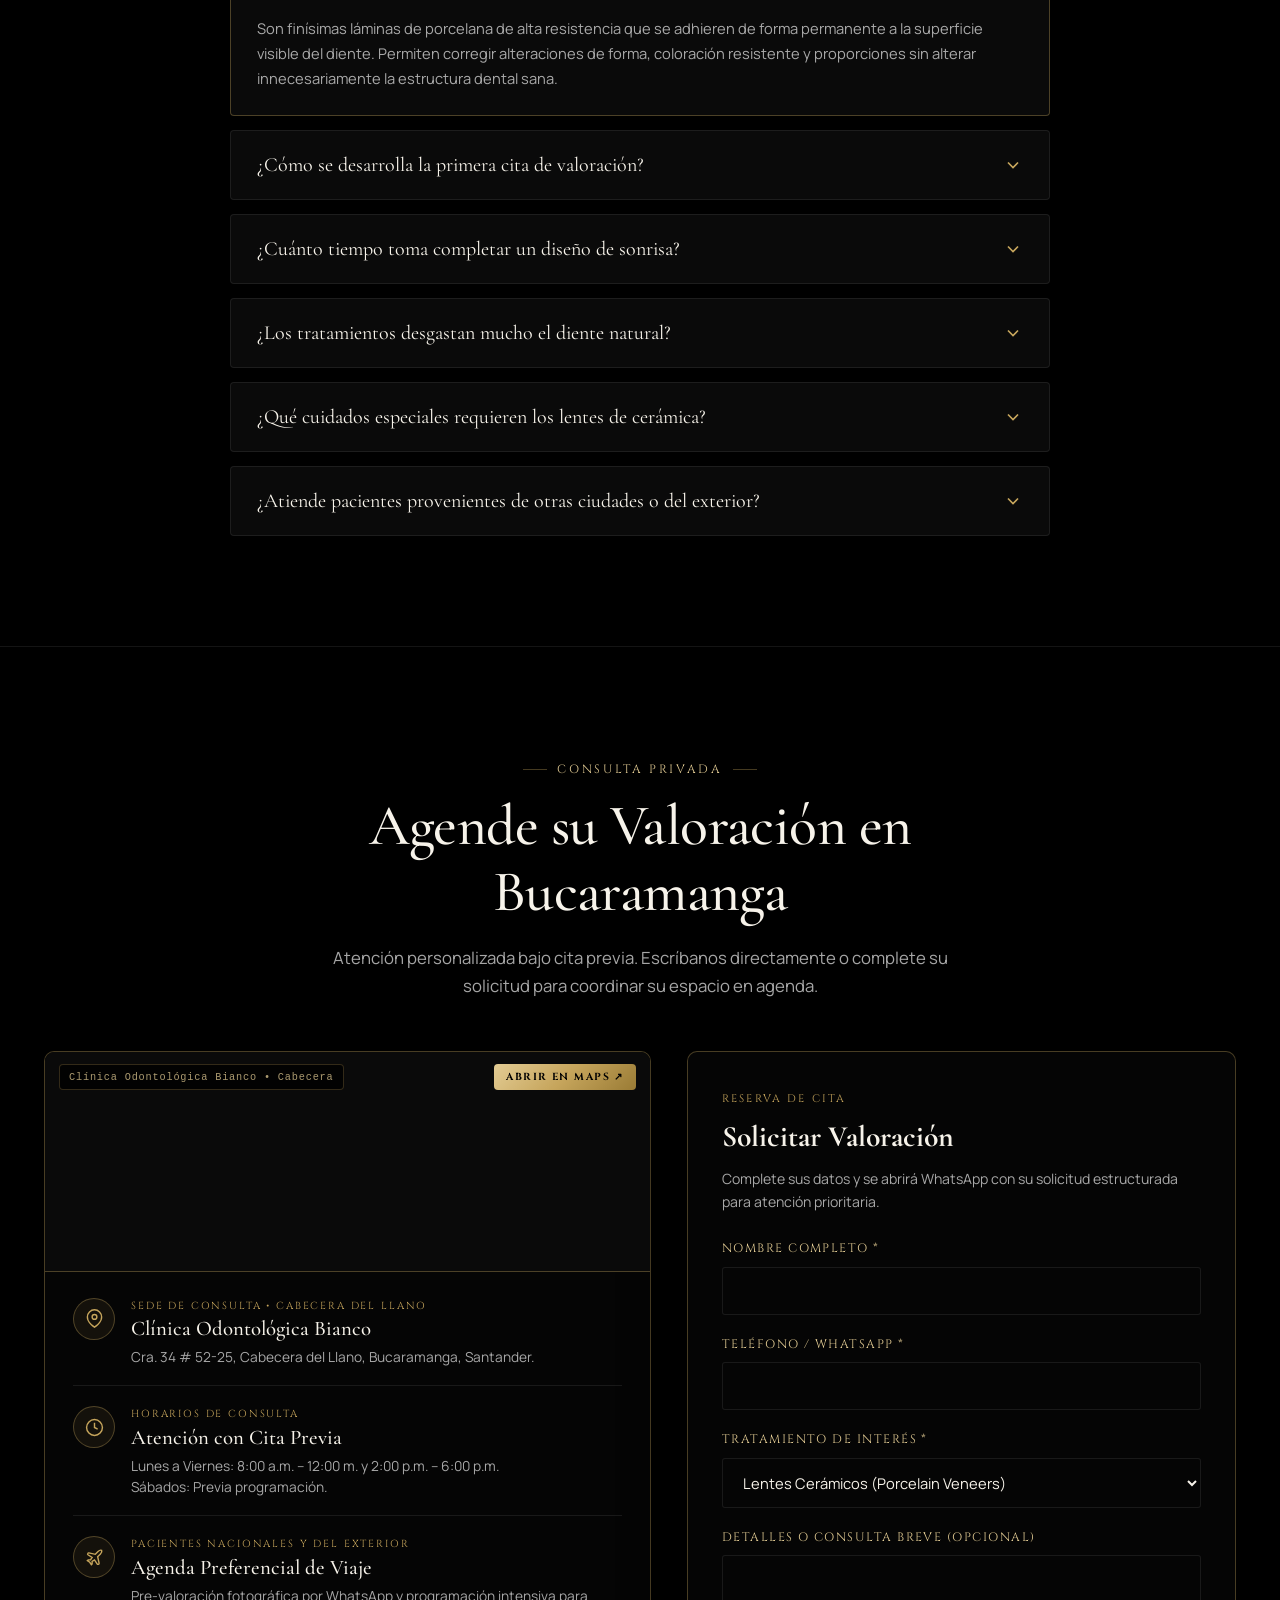
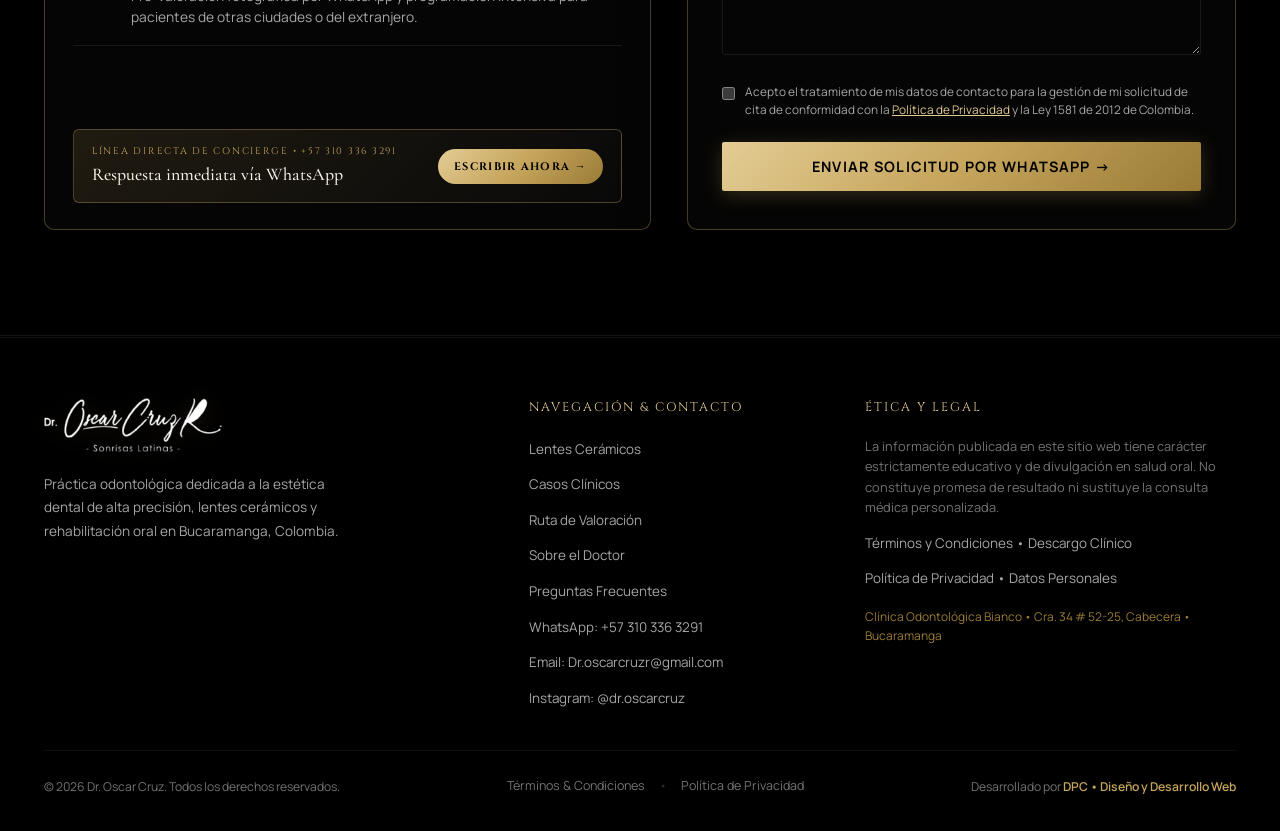
==== commit 9a741693: "feat: update official address (Clinica Odontologica Bianco), hours (8-12 and 2-6), and email (Dr.osc" ====
--- a/index.html
+++ b/index.html
@@ -41,9 +41,10 @@
       "logo": "assets/img/logo_dr_oscar_cruz.png",
       "image": "assets/img/doctor_oscar_cruz_retrato.jpg",
       "telephone": "+573103363291",
+      "email": "Dr.oscarcruzr@gmail.com",
       "address": {
         "@type": "PostalAddress",
-        "streetAddress": "Cra. 35A # 48-52, Consultorio 804, Sector Cabecera del Llano",
+        "streetAddress": "Clínica Odontológica Bianco, Cra. 34 # 52-25, Cabecera del Llano",
         "addressLocality": "Bucaramanga",
         "addressRegion": "Santander",
         "addressCountry": "CO"
@@ -58,13 +59,13 @@
           "@type": "OpeningHoursSpecification",
           "dayOfWeek": ["Monday", "Tuesday", "Wednesday", "Thursday", "Friday"],
           "opens": "08:00",
-          "closes": "18:30"
+          "closes": "12:00"
         },
         {
           "@type": "OpeningHoursSpecification",
-          "dayOfWeek": "Saturday",
-          "opens": "08:00",
-          "closes": "13:00"
+          "dayOfWeek": ["Monday", "Tuesday", "Wednesday", "Thursday", "Friday"],
+          "opens": "14:00",
+          "closes": "18:00"
         }
       ],
       "sameAs": [
@@ -1213,18 +1214,18 @@
                         <!-- Google Maps Bucaramanga Embed Header -->
                         <div class="ct9-map-visual ct9-google-maps-wrap">
                             <iframe 
-                                src="https://maps.google.com/maps?q=Bucaramanga,+Santander,+Colombia&t=&z=13&ie=UTF8&iwloc=&output=embed" 
+                                src="https://maps.google.com/maps?q=Cra.+34+%23+52-25,+Cabecera+del+Llano,+Bucaramanga,+Santander,+Colombia&t=&z=16&ie=UTF8&iwloc=&output=embed" 
                                 width="100%" 
                                 height="100%" 
                                 style="border:0;" 
                                 allowfullscreen="" 
                                 loading="eager" 
                                 referrerpolicy="no-referrer-when-downgrade"
-                                title="Ubicación Dr. Oscar Cruz - Bucaramanga, Santander">
+                                title="Ubicación Dr. Oscar Cruz - Clínica Odontológica Bianco, Bucaramanga">
                             </iframe>
                             <div class="ct9-map-topbar">
-                                <span class="ct9-coord-tag">Bucaramanga &bull; Santander, Colombia</span>
-                                <a href="https://maps.google.com/?q=Bucaramanga+Santander+Colombia" target="_blank" rel="noopener" class="ct9-maps-link">
+                                <span class="ct9-coord-tag">Clínica Odontológica Bianco &bull; Cabecera</span>
+                                <a href="https://maps.google.com/?q=Cra.+34+%23+52-25,+Cabecera+del+Llano,+Bucaramanga,+Santander,+Colombia" target="_blank" rel="noopener" class="ct9-maps-link">
                                     Abrir en Maps &nearr;
                                 </a>
                             </div>
@@ -1237,9 +1238,9 @@
                                     <svg width="19" height="19" viewBox="0 0 24 24" fill="none" stroke="currentColor" stroke-width="1.8"><path d="M21 10c0 7-9 13-9 13s-9-6-9-13a9 9 0 0 1 18 0z"/><circle cx="12" cy="10" r="3"/></svg>
                                 </div>
                                 <div class="ct9-detail-content">
-                                    <span class="ct9-detail-kicker">Sede Principal &bull; Consultorio Privado</span>
-                                    <h4>Sector Cabecera del Llano</h4>
-                                    <p>Centro Empresarial &amp; Médico &bull; Cra. 35A # 48-52, Consultorio 804, Bucaramanga, Santander.</p>
+                                    <span class="ct9-detail-kicker">Sede de Consulta &bull; Cabecera del Llano</span>
+                                    <h4>Clínica Odontológica Bianco</h4>
+                                    <p>Cra. 34 # 52-25, Cabecera del Llano, Bucaramanga, Santander.</p>
                                 </div>
                             </div>
 
@@ -1249,8 +1250,8 @@
                                 </div>
                                 <div class="ct9-detail-content">
                                     <span class="ct9-detail-kicker">Horarios de Consulta</span>
-                                    <h4>Atención bajo Cita Programada</h4>
-                                    <p>Lunes a Viernes: 8:00 a.m. – 6:30 p.m.<br>Sábados: 8:00 a.m. – 1:00 p.m.</p>
+                                    <h4>Atención con Cita Previa</h4>
+                                    <p>Lunes a Viernes: 8:00 a.m. – 12:00 m. y 2:00 p.m. – 6:00 p.m.<br>Sábados: Previa programación.</p>
                                 </div>
                             </div>
 
@@ -1353,6 +1354,7 @@
                         <li><a href="#doctor">Sobre el Doctor</a></li>
                         <li><a href="#preguntas">Preguntas Frecuentes</a></li>
                         <li><a href="https://wa.me/573103363291?text=Hola%20Dr.%20Oscar%20Cruz,%20quisiera%20agendar%20una%20valoraci%C3%B3n." target="_blank" rel="noopener">WhatsApp: +57 310 336 3291</a></li>
+                        <li><a href="mailto:Dr.oscarcruzr@gmail.com">Email: Dr.oscarcruzr@gmail.com</a></li>
                         <li><a href="https://www.instagram.com/dr.oscarcruz?utm_source=ig_web_button_share_sheet&xtok=ZDNlZDc0MzIxNw==" target="_blank" rel="noopener">Instagram: @dr.oscarcruz</a></li>
                     </ul>
                 </div>
@@ -1368,7 +1370,7 @@
                         <li><a href="politica-de-privacidad.html">Política de Privacidad &bull; Datos Personales</a></li>
                     </ul>
                     <p style="font-size: 0.75rem; color: var(--gold-deep);">
-                        Bucaramanga &bull; Santander &bull; República de Colombia
+                        Clínica Odontológica Bianco &bull; Cra. 34 # 52-25, Cabecera &bull; Bucaramanga
                     </p>
                 </div>
             </div>
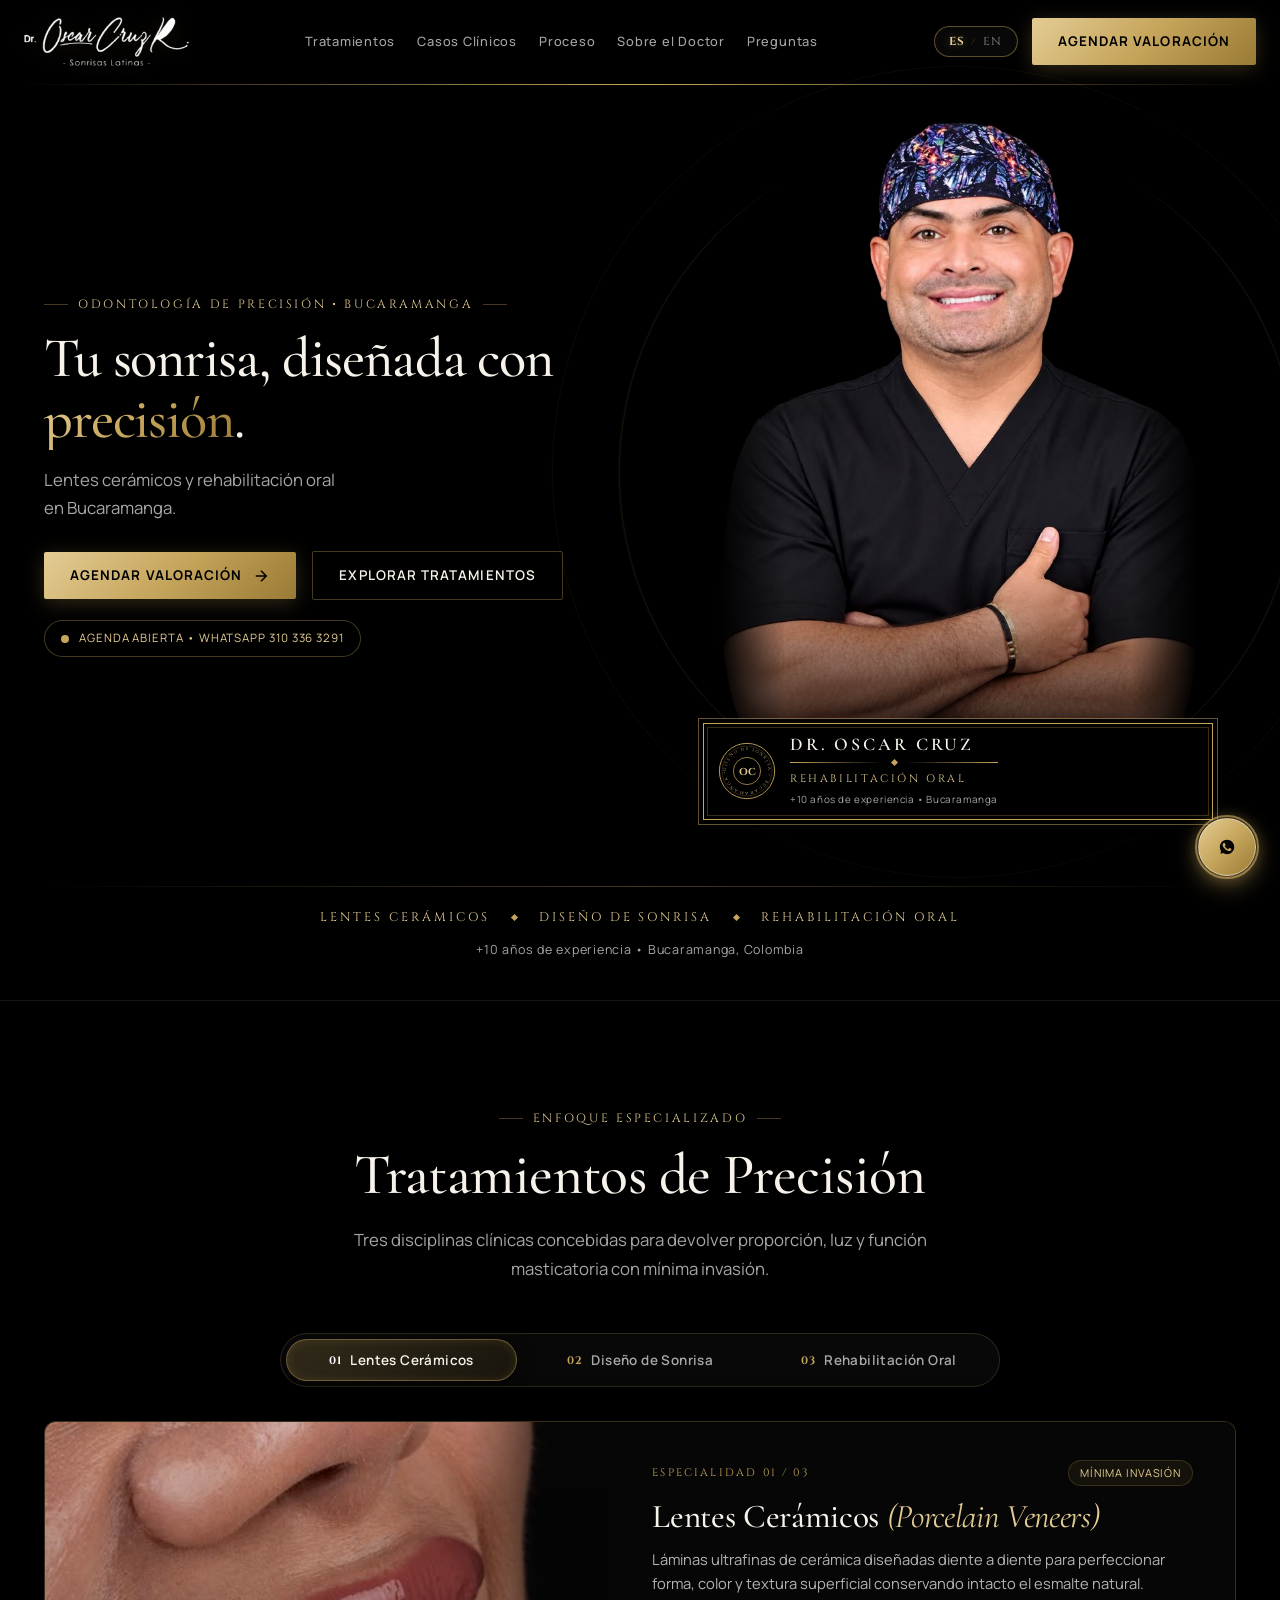
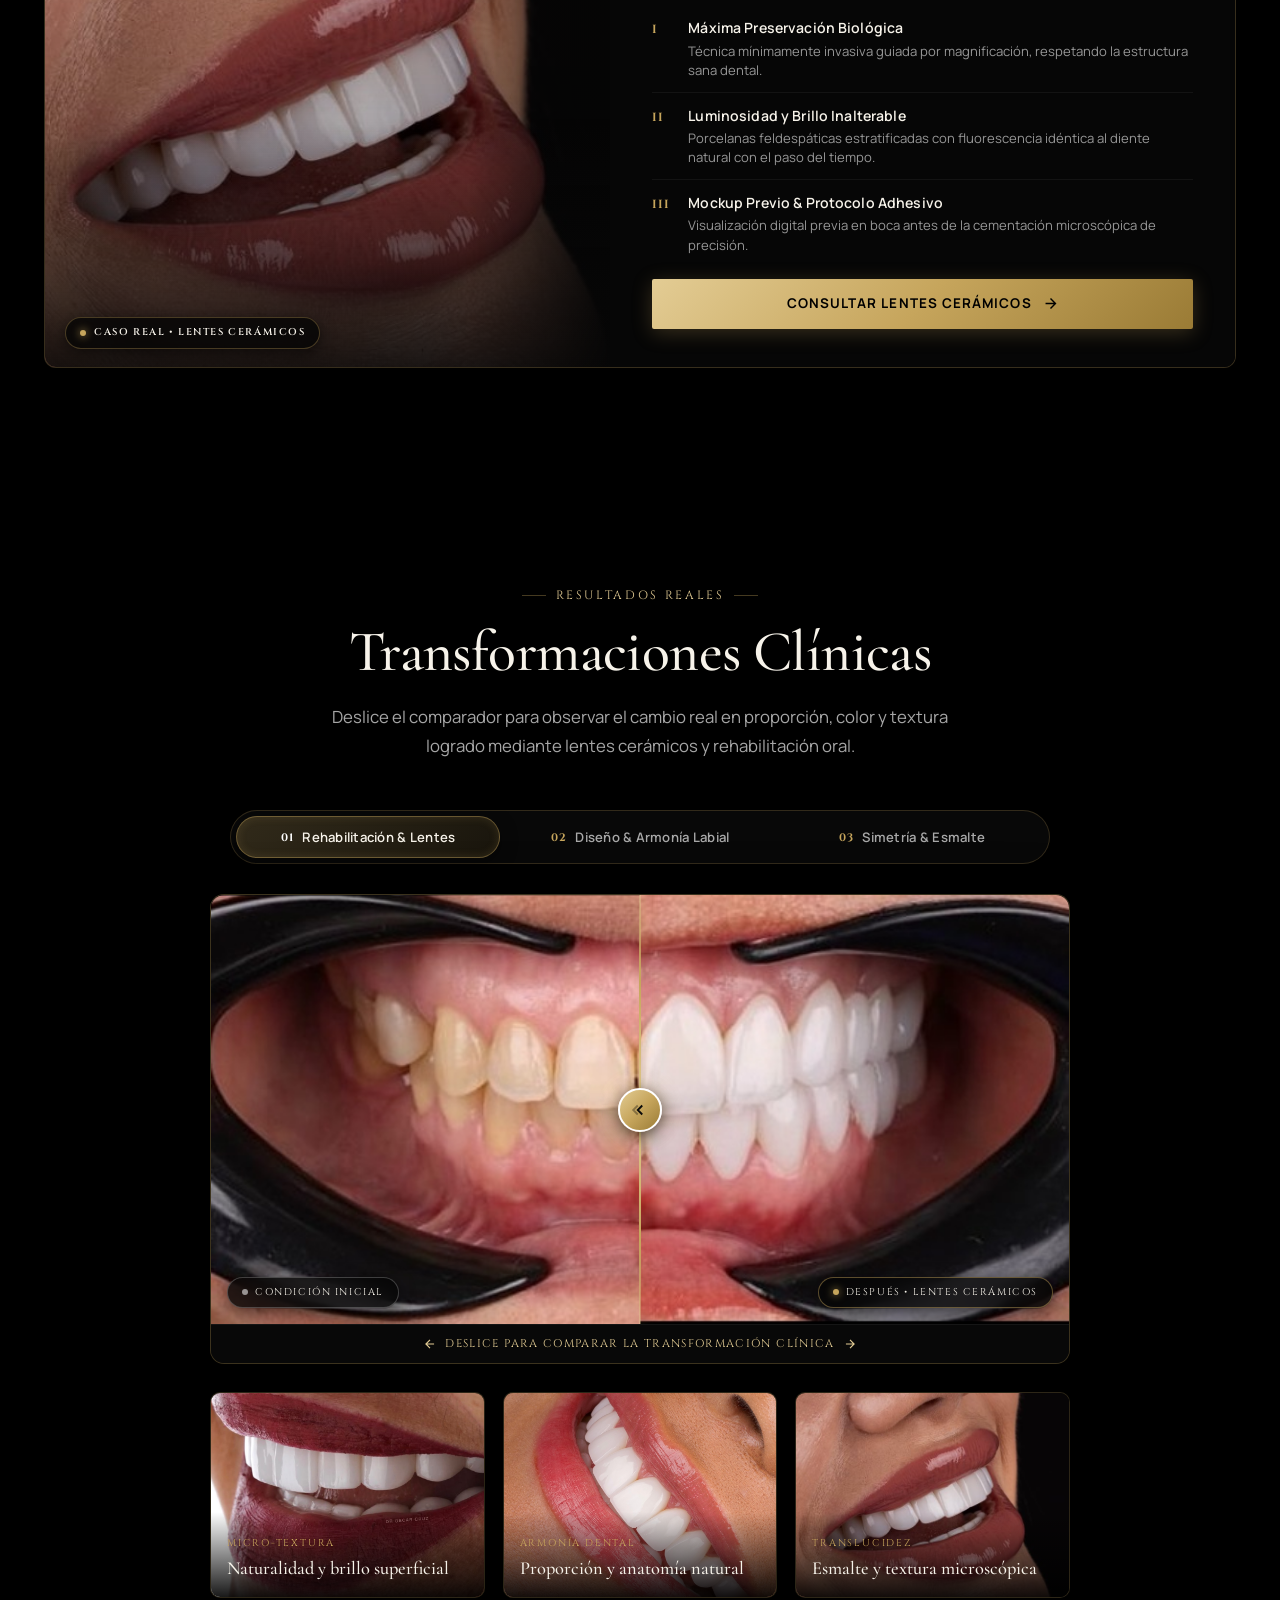
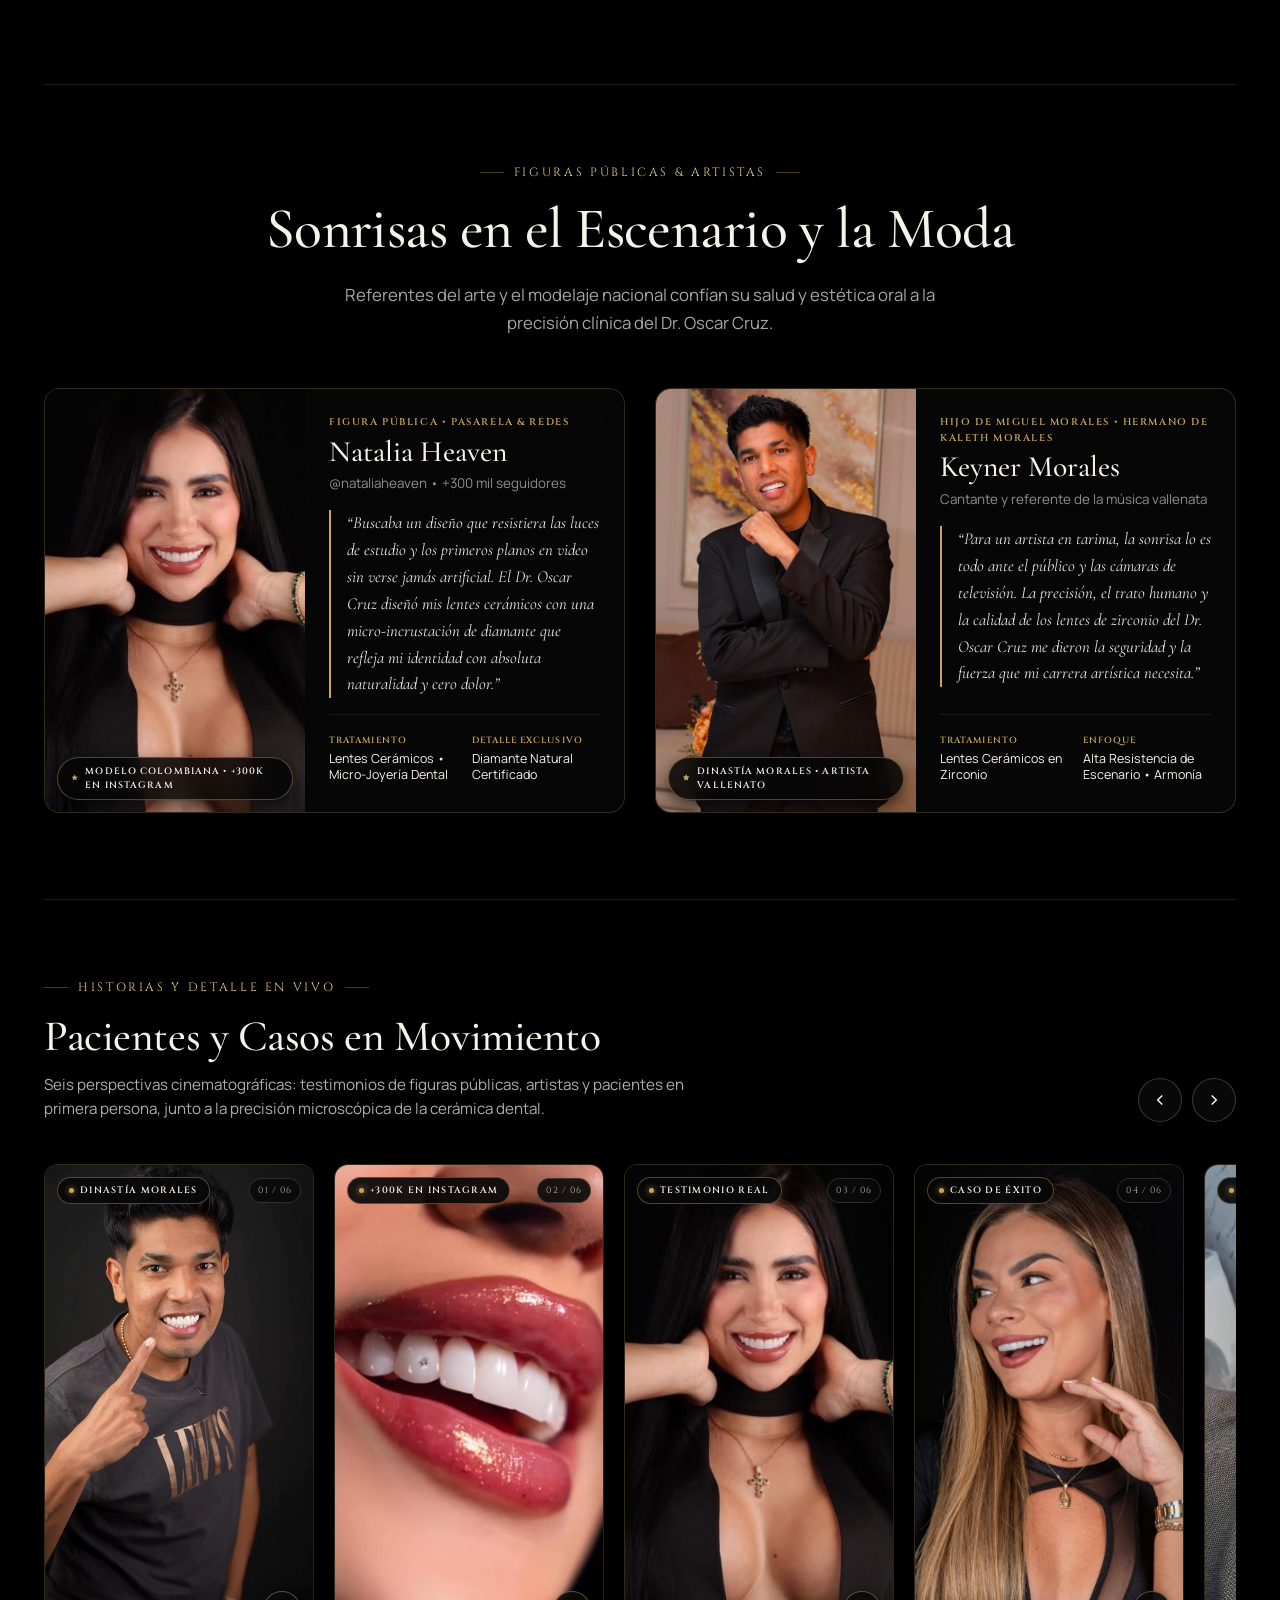
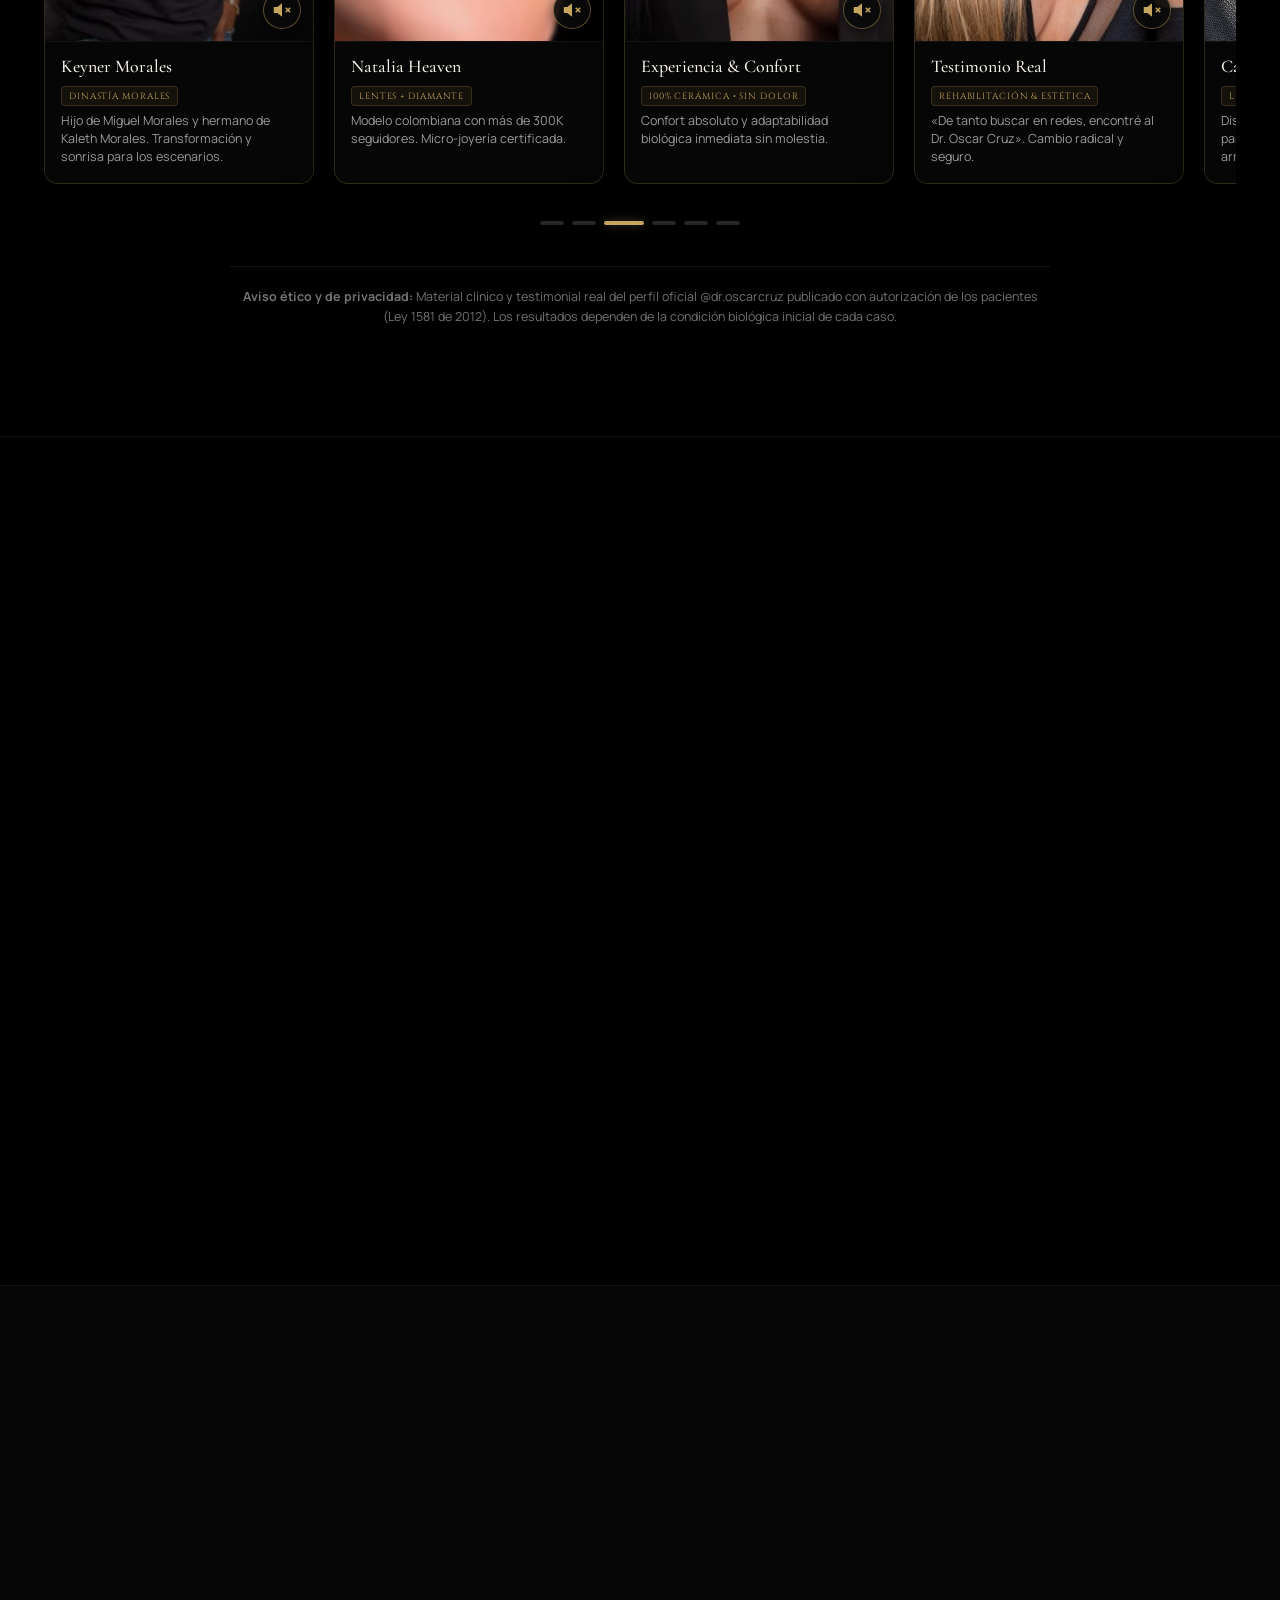
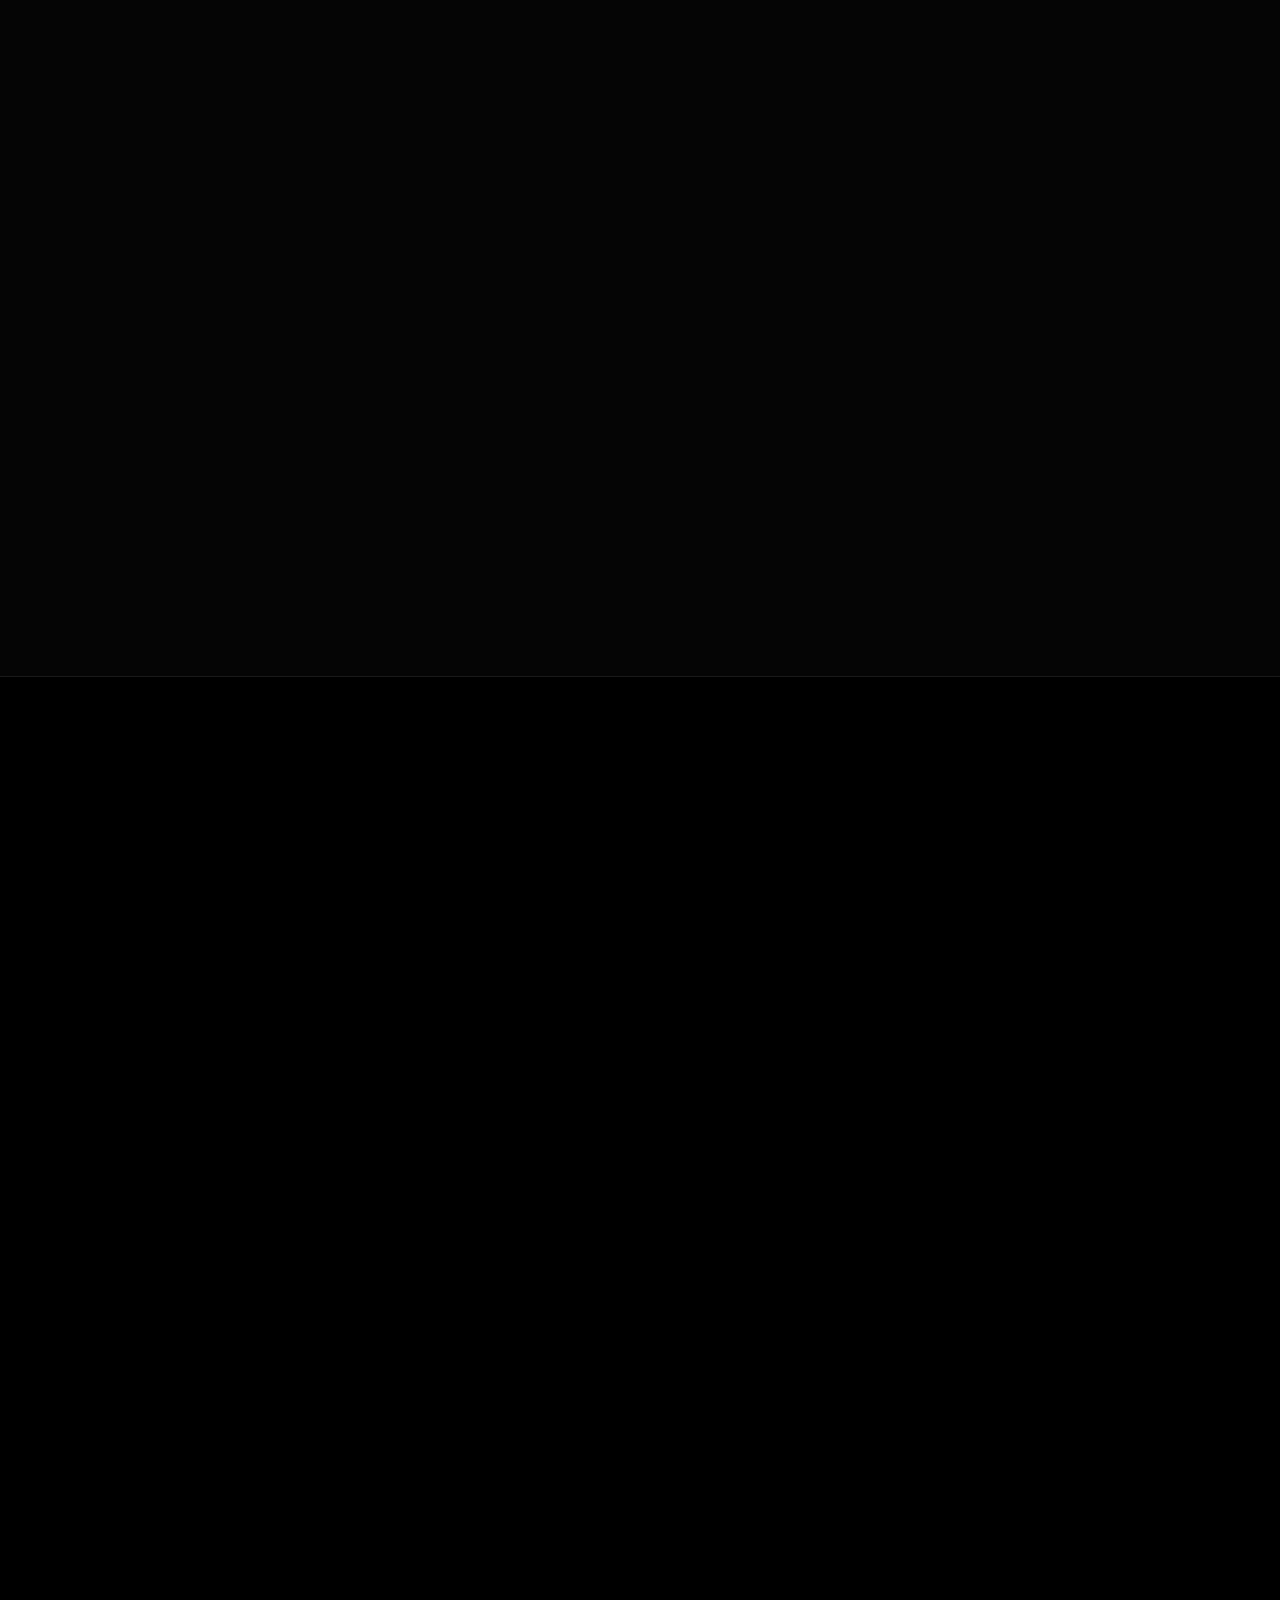
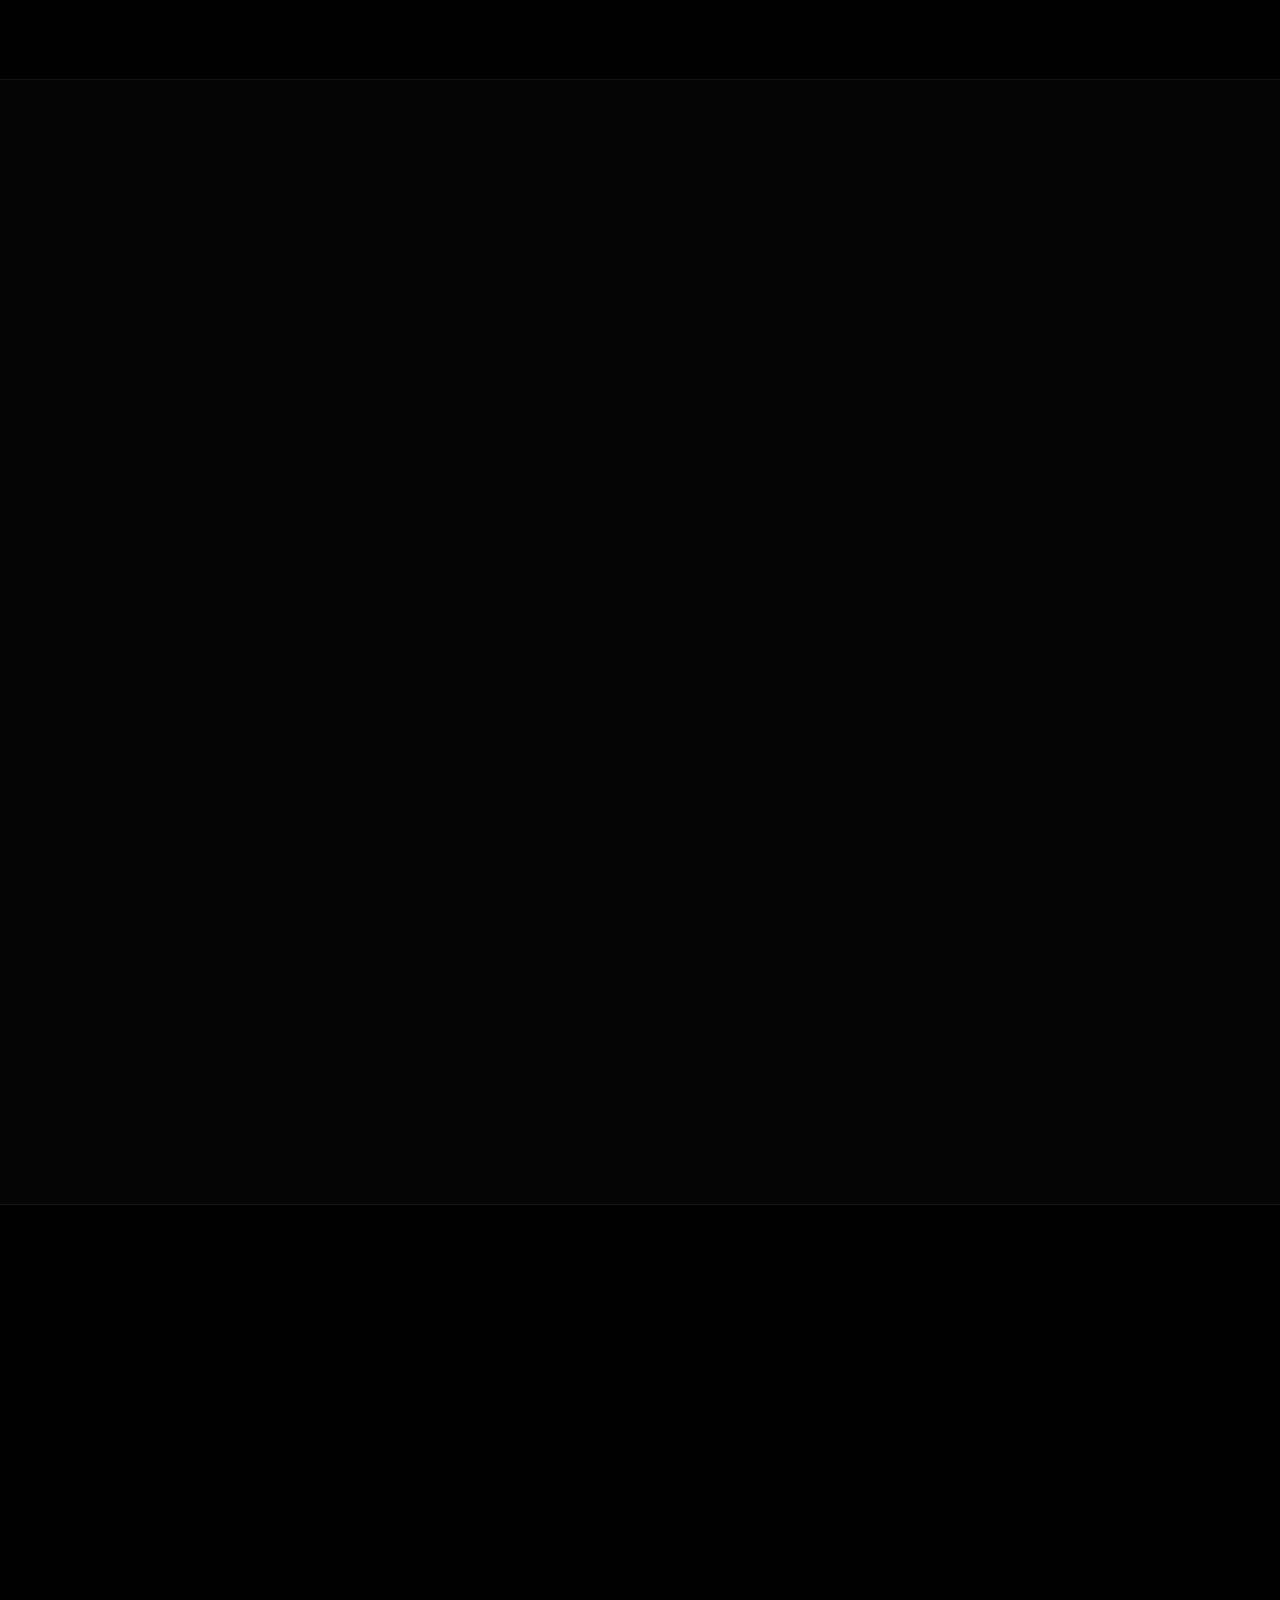
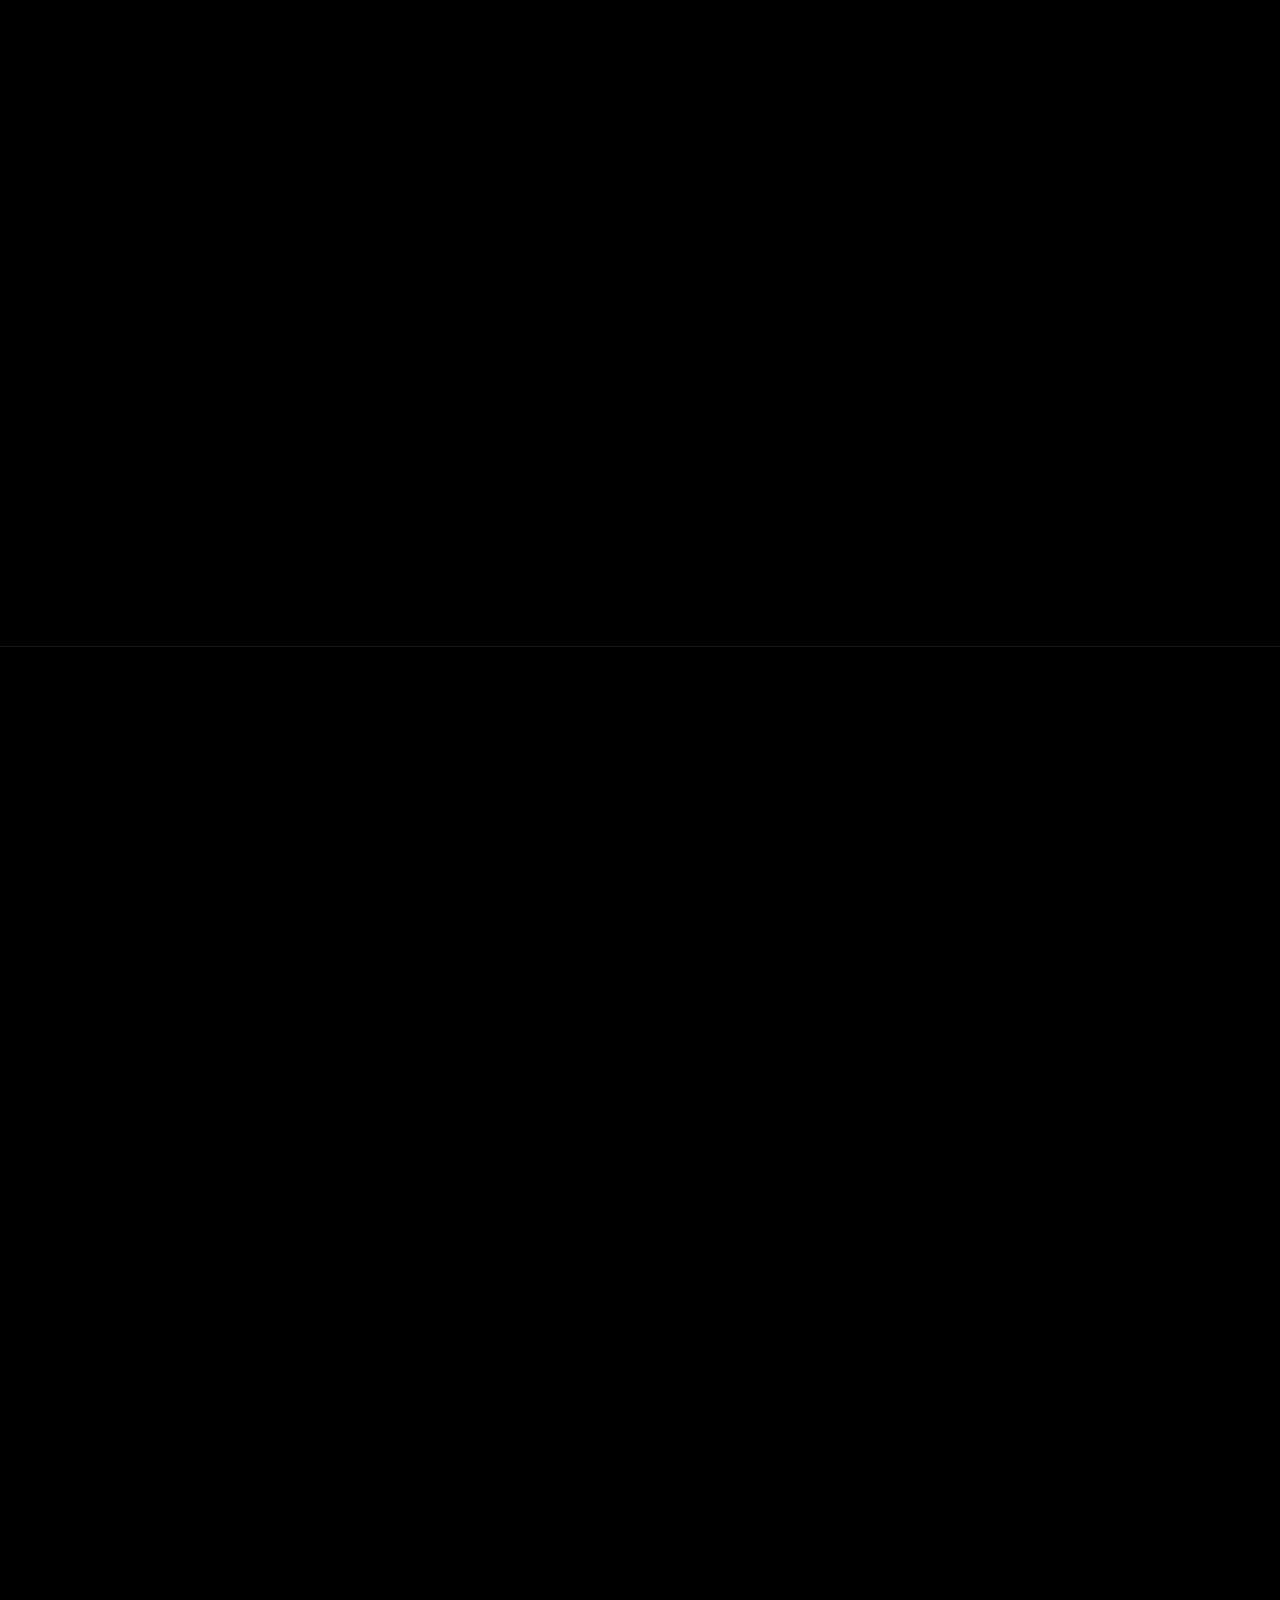
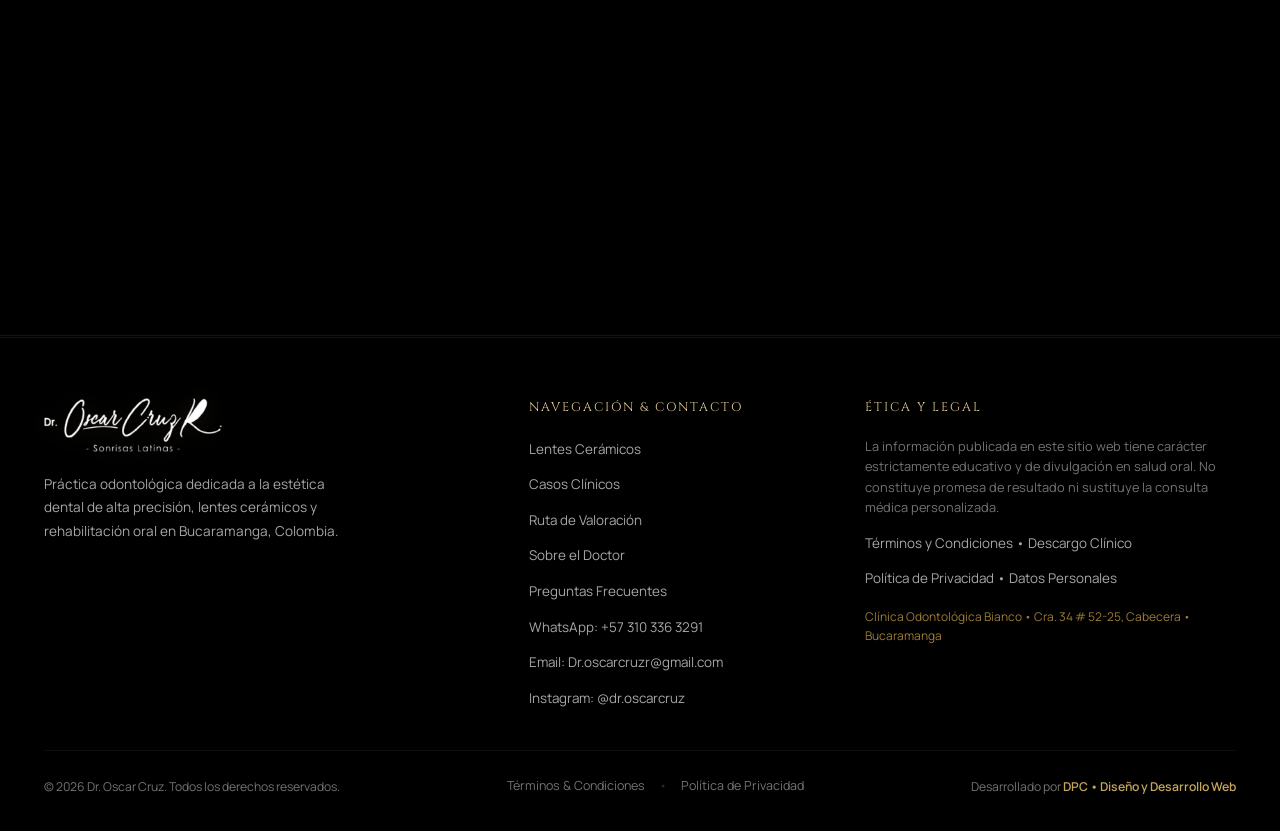
==== commit 717ea1e9: "perf: viewport-aware video engine, preload metadata, GPU layer containment and 60fps optimization" ====
--- a/index.html
+++ b/index.html
@@ -29,6 +29,9 @@
     <!-- Google Fonts with Display Swap & Fallbacks -->
     <link rel="preconnect" href="https://fonts.googleapis.com">
     <link rel="preconnect" href="https://fonts.gstatic.com" crossorigin>
+    <link rel="preconnect" href="https://maps.google.com">
+    <link rel="dns-prefetch" href="https://maps.google.com">
+    <link rel="dns-prefetch" href="https://wa.me">
     <link href="https://fonts.googleapis.com/css2?family=Cinzel:wght@400;600;700&family=Cormorant+Garamond:ital,wght@0,400;0,500;0,600;0,700;1,400&family=Manrope:wght@300;400;500;600;700&display=swap" rel="stylesheet">
 
     <!-- Schema.org Dentist Structured Data -->
@@ -77,7 +80,7 @@
     </script>
 
     <!-- Production Stylesheet with Cache-Busting -->
-    <link rel="stylesheet" href="css/styles.css?v=20261116_v11">
+    <link rel="stylesheet" href="css/styles.css?v=20261118_perf1">
 </head>
 <body>
 
@@ -214,7 +217,7 @@
                     <div class="hero-portrait-col">
                         <div class="portrait-frame-wrapper">
                             <div class="portrait-inner-box">
-                                <img src="assets/img/doctor_oscar_cruz_retrato.jpg" alt="Dr. Oscar Cruz - Especialista en Rehabilitación Oral y Estética Dental en Bucaramanga" class="doctor-img-portrait" loading="eager">
+                                <img src="assets/img/doctor_oscar_cruz_retrato.jpg" alt="Dr. Oscar Cruz - Especialista en Rehabilitación Oral y Estética Dental en Bucaramanga" class="doctor-img-portrait" loading="eager" fetchpriority="high" decoding="async" width="560" height="700">
                                 <div class="portrait-vignette"></div>
                             </div>
                             <div class="cert-plate" role="img" aria-label="Dr. Oscar Cruz, Rehabilitación Oral, más de 10 años de experiencia, Bucaramanga">
@@ -282,7 +285,7 @@
                 <!-- Pane 1: Lentes Cerámicos -->
                 <article class="tr8-showcase treatment-tab-pane active" id="pane-veneers" role="tabpanel" aria-labelledby="tab-veneers">
                     <div class="tr8-media">
-                        <img src="assets/img/macro_lentes_oblicuo.jpg" alt="Lentes cerámicos de alta precisión realizados por el Dr. Oscar Cruz" class="tr8-main-img" loading="lazy">
+                        <img src="assets/img/macro_lentes_oblicuo.jpg" alt="Lentes cerámicos de alta precisión realizados por el Dr. Oscar Cruz" class="tr8-main-img" loading="lazy" decoding="async" width="600" height="420">
                         <div class="tr8-media-overlay"></div>
                         <div class="tr8-media-badge">
                             <span class="tr8-badge-dot"></span>
@@ -336,7 +339,7 @@
                 <!-- Pane 2: Diseño de Sonrisa -->
                 <article class="tr8-showcase treatment-tab-pane" id="pane-smile" role="tabpanel" aria-labelledby="tab-smile">
                     <div class="tr8-media">
-                        <img src="assets/img/paciente_estudio_rubia.jpg" alt="Paciente real de Diseño de Sonrisa Dr. Oscar Cruz" class="tr8-main-img" loading="lazy">
+                        <img src="assets/img/paciente_estudio_rubia.jpg" alt="Paciente real de Diseño de Sonrisa Dr. Oscar Cruz" class="tr8-main-img" loading="lazy" decoding="async" width="600" height="420">
                         <div class="tr8-media-overlay"></div>
                         <div class="tr8-media-badge">
                             <span class="tr8-badge-dot"></span>
@@ -374,7 +377,7 @@
                         <!-- Bespoke Diamond Highlight -->
                         <div class="tr8-diamond-card">
                             <div class="tr8-diamond-thumb-wrap">
-                                <img src="assets/img/lentes_incrustacion_diamante.jpg" alt="Incrustación de diamante en lente cerámico" loading="lazy">
+                                <img src="assets/img/lentes_incrustacion_diamante.jpg" alt="Incrustación de diamante en lente cerámico" loading="lazy" decoding="async" width="100" height="100">
                             </div>
                             <div class="tr8-diamond-info">
                                 <span class="tr8-diamond-tag">Exclusividad &bull; Micro-Joyería Dental</span>
@@ -395,7 +398,7 @@
                 <!-- Pane 3: Rehabilitación Oral -->
                 <article class="tr8-showcase treatment-tab-pane" id="pane-rehab" role="tabpanel" aria-labelledby="tab-rehab">
                     <div class="tr8-media">
-                        <img src="assets/img/rehabilitacion_arco_completo.jpg" alt="Rehabilitación oral de arco completo Dr. Oscar Cruz" class="tr8-main-img" loading="lazy">
+                        <img src="assets/img/rehabilitacion_arco_completo.jpg" alt="Rehabilitación oral de arco completo Dr. Oscar Cruz" class="tr8-main-img" loading="lazy" decoding="async" width="600" height="420">
                         <div class="tr8-media-overlay"></div>
                         <div class="tr8-media-badge">
                             <span class="tr8-badge-dot"></span>
@@ -483,13 +486,13 @@
                     <div class="comparison-viewer" id="compViewer">
                         <!-- AFTER LAYER (Underneath) -->
                         <div class="comp-layer comp-layer-after">
-                            <img src="assets/img/caso_01_despues.jpg" alt="Después del tratamiento con el Dr. Oscar Cruz" class="ba-real-img" id="baAfterImg">
+                            <img src="assets/img/caso_01_despues.jpg" alt="Después del tratamiento con el Dr. Oscar Cruz" class="ba-real-img" id="baAfterImg" width="1000" height="667" loading="lazy" decoding="async">
                             <span class="ba-corner-tag ba-tag-after">Después &bull; Lentes Cerámicos</span>
                         </div>
 
                         <!-- BEFORE LAYER (Clipped on left) -->
                         <div class="comp-layer comp-layer-before" id="compBeforeLayer">
-                            <img src="assets/img/caso_01_antes.jpg" alt="Antes del tratamiento" class="ba-real-img" id="baBeforeImg">
+                            <img src="assets/img/caso_01_antes.jpg" alt="Antes del tratamiento" class="ba-real-img" id="baBeforeImg" width="1000" height="667" loading="lazy" decoding="async">
                             <span class="ba-corner-tag ba-tag-before">Condición Inicial</span>
                         </div>
 
@@ -509,21 +512,21 @@
                 <!-- 3 Macro Highlight Cards (Material Clínico & Detalle en Alta Definición) -->
                 <div class="macro-trio-grid">
                     <figure class="macro-card">
-                        <img src="assets/img/macro_labios_rojos_perfil.jpg" alt="Textura y brillo en lentes cerámicos Dr. Oscar Cruz" loading="lazy">
+                        <img src="assets/img/macro_labios_rojos_perfil.jpg" alt="Textura y brillo en lentes cerámicos Dr. Oscar Cruz" loading="lazy" decoding="async" width="400" height="280">
                         <figcaption>
                             <span>Micro-textura</span>
                             <strong>Naturalidad y brillo superficial</strong>
                         </figcaption>
                     </figure>
                     <figure class="macro-card">
-                        <img src="assets/img/macro_proporcion_armonia.jpg" alt="Proporción y anatomía natural en lentes cerámicos" loading="lazy">
+                        <img src="assets/img/macro_proporcion_armonia.jpg" alt="Proporción y anatomía natural en lentes cerámicos" loading="lazy" decoding="async" width="400" height="280">
                         <figcaption>
                             <span>Armonía dental</span>
                             <strong>Proporción y anatomía natural</strong>
                         </figcaption>
                     </figure>
                     <figure class="macro-card">
-                        <img src="assets/img/macro_lentes_oblicuo.jpg" alt="Detalle de precisión en porcelana dental" loading="lazy">
+                        <img src="assets/img/macro_lentes_oblicuo.jpg" alt="Detalle de precisión en porcelana dental" loading="lazy" decoding="async" width="400" height="280">
                         <figcaption>
                             <span>Translucidez</span>
                             <strong>Esmalte y textura microscópica</strong>
@@ -545,7 +548,7 @@
                         <!-- Card 1: Natalia Heaven -->
                         <article class="celebrity-card">
                             <div class="celebrity-img-wrap">
-                                <img src="assets/img/natalia_heaven_portrait.jpg" alt="Natalia Heaven - Lentes cerámicos con diamante por el Dr. Oscar Cruz" loading="lazy">
+                                <img src="assets/img/natalia_heaven_portrait.jpg" alt="Natalia Heaven - Lentes cerámicos con diamante por el Dr. Oscar Cruz" loading="lazy" decoding="async" width="500" height="500">
                                 <div class="celebrity-badge-overlay">
                                     <span class="badge-verified">
                                         <svg width="13" height="13" viewBox="0 0 24 24" fill="#C6A55C"><path d="M12 2l2.4 4.8 5.3.8-3.8 3.7.9 5.3-4.8-2.5-4.8 2.5.9-5.3-3.8-3.7 5.3-.8L12 2z"/></svg>
@@ -578,7 +581,7 @@
                         <!-- Card 2: Keyner Morales -->
                         <article class="celebrity-card">
                             <div class="celebrity-img-wrap">
-                                <img src="assets/img/keyner_morales_portrait.jpg" alt="Keyner Morales - Dinastía Morales - Diseño de sonrisa Dr. Oscar Cruz" loading="lazy">
+                                <img src="assets/img/keyner_morales_portrait.jpg" alt="Keyner Morales - Dinastía Morales - Diseño de sonrisa Dr. Oscar Cruz" loading="lazy" decoding="async" width="500" height="500">
                                 <div class="celebrity-badge-overlay">
                                     <span class="badge-verified">
                                         <svg width="13" height="13" viewBox="0 0 24 24" fill="#C6A55C"><path d="M12 2l2.4 4.8 5.3.8-3.8 3.7.9 5.3-4.8-2.5-4.8 2.5.9-5.3-3.8-3.7 5.3-.8L12 2z"/></svg>
@@ -635,7 +638,7 @@
                             <!-- Reel 1: Keyner Morales (Dinastía Morales - Video Oficial) -->
                             <article class="reel-card" data-index="0">
                                 <div class="reel-video-wrap">
-                                    <video poster="assets/img/keyner_morales_reel_poster.jpg" autoplay playsinline loop muted preload="auto" id="reelVid1">
+                                    <video poster="assets/img/keyner_morales_reel_poster.jpg" playsinline loop muted preload="metadata" id="reelVid1">
                                         <source src="assets/video/keyner_morales_video.mp4" type="video/mp4">
                                     </video>
                                     <div class="reel-top-bar">
@@ -662,7 +665,7 @@
                             <!-- Reel 2: Natalia Heaven Diamante -->
                             <article class="reel-card" data-index="1">
                                 <div class="reel-video-wrap">
-                                    <video poster="assets/img/lentes_incrustacion_diamante.jpg" autoplay playsinline loop muted preload="auto" id="reelVid2">
+                                    <video poster="assets/img/lentes_incrustacion_diamante.jpg" playsinline loop muted preload="metadata" id="reelVid2">
                                         <source src="assets/video/VIDOSC4.mp4" type="video/mp4">
                                         <source src="assets/video/DekqX2nR1Qs.mp4" type="video/mp4">
                                         <source src="https://files.catbox.moe/6co2oe.mp4" type="video/mp4">
@@ -691,7 +694,7 @@
                             <!-- Reel 3: Natalia Heaven Testimonio Real -->
                             <article class="reel-card" data-index="2">
                                 <div class="reel-video-wrap">
-                                    <video poster="assets/img/paciente_natalia_heaven.jpg" autoplay playsinline loop muted preload="auto" id="reelVid3">
+                                    <video poster="assets/img/paciente_natalia_heaven.jpg" playsinline loop muted preload="metadata" id="reelVid3">
                                         <source src="assets/video/VIDEOOSCNT.mp4" type="video/mp4">
                                         <source src="https://files.catbox.moe/4slcya.mp4" type="video/mp4">
                                     </video>
@@ -719,7 +722,7 @@
                             <!-- Reel 4: Testimonio de Paciente en Clínica -->
                             <article class="reel-card" data-index="3">
                                 <div class="reel-video-wrap">
-                                    <video poster="assets/img/paciente_estudio_rubia.jpg" autoplay playsinline loop muted preload="auto" id="reelVid4">
+                                    <video poster="assets/img/paciente_estudio_rubia.jpg" playsinline loop muted preload="metadata" id="reelVid4">
                                         <source src="assets/video/igexport-DfvJbEhREMB.mp4" type="video/mp4">
                                     </video>
                                     <div class="reel-top-bar">
@@ -746,7 +749,7 @@
                             <!-- Reel 5: Caso Clínico Masculino en Zirconio -->
                             <article class="reel-card" data-index="4">
                                 <div class="reel-video-wrap">
-                                    <video poster="assets/img/paciente_masculino_zirconio.jpg" autoplay playsinline loop muted preload="auto" id="reelVid5">
+                                    <video poster="assets/img/paciente_masculino_zirconio.jpg" playsinline loop muted preload="metadata" id="reelVid5">
                                         <source src="assets/video/igexport-Da6GISQRR8S.mp4" type="video/mp4">
                                     </video>
                                     <div class="reel-top-bar">
@@ -773,7 +776,7 @@
                             <!-- Reel 6: Arco Completo Intraoral -->
                             <article class="reel-card" data-index="5">
                                 <div class="reel-video-wrap">
-                                    <video poster="assets/img/macro_lentes_textura_vertical.jpg" autoplay playsinline loop muted preload="auto" id="reelVid6">
+                                    <video poster="assets/img/macro_lentes_textura_vertical.jpg" playsinline loop muted preload="metadata" id="reelVid6">
                                         <source src="assets/video/VIDOSC2.mp4" type="video/mp4">
                                         <source src="assets/video/igexport-DX7jr9txtCu.mp4" type="video/mp4">
                                         <source src="https://files.catbox.moe/3brmpc.mp4" type="video/mp4">
@@ -1025,7 +1028,7 @@
                 <div class="ab2-grid">
                     <figure class="ab2-portrait">
                         <div class="ab2-arch">
-                            <img src="assets/img/doctor_about_arch.jpg" alt="Retrato del Dr. Oscar Cruz sonriendo" loading="lazy">
+                            <img src="assets/img/doctor_about_arch.jpg" alt="Retrato del Dr. Oscar Cruz sonriendo" loading="lazy" decoding="async" width="480" height="600">
                         </div>
                         <figcaption><span>Bucaramanga</span><i aria-hidden="true"></i><span>Colombia</span></figcaption>
                     </figure>
@@ -1037,7 +1040,7 @@
                             &ldquo;Una sonrisa bien diseñada no se nota: <em>se siente natural</em>.&rdquo;
                         </blockquote>
                         <div class="ab2-sign">
-                            <img src="assets/img/logo_dr_oscar_cruz.png" alt="Firma Dr. Oscar Cruz R. - Sonrisas Latinas" class="ab2-sign-logo" loading="lazy">
+                            <img src="assets/img/logo_dr_oscar_cruz.png" alt="Firma Dr. Oscar Cruz R. - Sonrisas Latinas" class="ab2-sign-logo" loading="lazy" decoding="async" width="180" height="54">
                         </div>
                         <p class="ab2-lead">Más de diez años dedicados a la rehabilitación oral y al diseño de sonrisa en Bucaramanga.</p>
                         <p class="ab2-text">Cada caso comienza escuchando. Antes de pensar en cerámica o en tonos, el Dr. Cruz estudia la función, la armonía del rostro y la salud de cada diente, para proponer solo lo que cada paciente realmente necesita.</p>
@@ -1065,7 +1068,7 @@
                 <div class="ig-strip ig-card">
                     <a class="ig-head" href="https://www.instagram.com/dr.oscarcruz?utm_source=ig_web_button_share_sheet&xtok=ZDNlZDc0MzIxNw==" target="_blank" rel="noopener" aria-label="Abrir el Instagram de @dr.oscarcruz">
                         <span class="ig-avatar">
-                            <img src="assets/img/doctor_ig_avatar.jpg" alt="Dr. Oscar Cruz" width="64" height="64" loading="lazy">
+                            <img src="assets/img/doctor_ig_avatar.jpg" alt="Dr. Oscar Cruz" width="64" height="64" loading="lazy" decoding="async">
                         </span>
                         <span class="ig-id">
                             <span class="ig-handle">dr.oscarcruz
@@ -1083,27 +1086,29 @@
                 </div>
                 <div class="ig-feed-grid" aria-label="Publicaciones destacadas de @dr.oscarcruz">
                     <a href="https://www.instagram.com/dr.oscarcruz?utm_source=ig_web_button_share_sheet&xtok=ZDNlZDc0MzIxNw==" target="_blank" rel="noopener" class="ig-post-tile">
-                        <img src="assets/img/keyner_morales.jpg" alt="Keyner Morales - Dinastía Morales - Diseño de sonrisa Dr. Oscar Cruz" loading="lazy">
+                        <img src="assets/img/keyner_morales.jpg" alt="Keyner Morales - Dinastía Morales - Diseño de sonrisa Dr. Oscar Cruz" loading="lazy" decoding="async" width="300" height="300">
                         <span class="ig-post-overlay"><span>Ver en Instagram &nearr;</span></span>
                     </a>
                     <a href="https://www.instagram.com/dr.oscarcruz?utm_source=ig_web_button_share_sheet&xtok=ZDNlZDc0MzIxNw==" target="_blank" rel="noopener" class="ig-post-tile">
-                        <img src="assets/img/paciente_cuero_sonrisa_dedos.jpg" alt="Paciente diseño de sonrisa Dr. Oscar Cruz" loading="lazy">
+                        <img src="assets/img/paciente_cuero_sonrisa_dedos.jpg" alt="Paciente diseño de sonrisa Dr. Oscar Cruz" loading="lazy" decoding="async" width="300" height="300">
                         <span class="ig-post-overlay"><span>Ver en Instagram &nearr;</span></span>
                     </a>
                     <a href="https://www.instagram.com/dr.oscarcruz?utm_source=ig_web_button_share_sheet&xtok=ZDNlZDc0MzIxNw==" target="_blank" rel="noopener" class="ig-post-tile">
-                        <img src="assets/img/igexport_duecl5.jpg" alt="Diseño de sonrisa en lentes cerámicos Bucaramanga" loading="lazy">
+                        <img src="assets/img/igexport_duecl5.jpg" alt="Diseño de sonrisa en lentes cerámicos Bucaramanga" loading="lazy" decoding="async" width="300" height="300">
                         <span class="ig-post-overlay"><span>Ver en Instagram &nearr;</span></span>
                     </a>
                     <a href="https://www.instagram.com/dr.oscarcruz?utm_source=ig_web_button_share_sheet&xtok=ZDNlZDc0MzIxNw==" target="_blank" rel="noopener" class="ig-post-tile">
-                        <img src="assets/img/macro_labios_rojos_perfil.jpg" alt="Macro lentes cerámicos y textura Dr. Oscar Cruz" loading="lazy">
+                        <img src="assets/img/macro_labios_rojos_perfil.jpg" alt="Macro lentes cerámicos y textura Dr. Oscar Cruz" loading="lazy" decoding="async" width="300" height="300">
                         <span class="ig-post-overlay"><span>Ver en Instagram &nearr;</span></span>
                     </a>
                     <a href="https://www.instagram.com/dr.oscarcruz?utm_source=ig_web_button_share_sheet&xtok=ZDNlZDc0MzIxNw==" target="_blank" rel="noopener" class="ig-post-tile">
-                        <img src="assets/img/paciente_estudio_morena_01.jpg" alt="Retrato paciente lentes cerámicos" loading="lazy">
+                        <img src="assets/img/paciente_estudio_morena_01.jpg" alt="Retrato paciente lentes cerámicos" loading="lazy" decoding="async" width="300" height="300">
                         <span class="ig-post-overlay"><span>Ver en Instagram &nearr;</span></span>
                     </a>
                     <a href="https://www.instagram.com/dr.oscarcruz?utm_source=ig_web_button_share_sheet&xtok=ZDNlZDc0MzIxNw==" target="_blank" rel="noopener" class="ig-post-tile">
-                        <img src="assets/img/lentes_incrustacion_diamante.jpg" alt="Lentes cerámicos con diamante de micro-joyería" loading="lazy">
+                        <img src="assets/img/lentes_incrustacion_diamante.jpg" alt="Lentes cerámicos con diamante de micro-joyería" loading="lazy" decoding="async" width="300" height="300">
+                        <span class="ig-post-overlay"><span>Ver en Instagram &nearr;</span></span>
+                    </a>
                         <span class="ig-post-overlay"><span>Ver en Instagram &nearr;</span></span>
                     </a>
                 </div>
@@ -1337,7 +1342,7 @@
                 <!-- Col 1: Brand -->
                 <div>
                     <a href="#" class="brand-lockup footer-brand-lockup" aria-label="Dr. Oscar Cruz R. - Inicio">
-                        <img src="assets/img/logo_dr_oscar_cruz.png" alt="Dr. Oscar Cruz R. - Sonrisas Latinas" class="brand-logo-footer" width="185" height="56" loading="lazy">
+                        <img src="assets/img/logo_dr_oscar_cruz.png" alt="Dr. Oscar Cruz R. - Sonrisas Latinas" class="brand-logo-footer" width="185" height="56" loading="lazy" decoding="async">
                     </a>
                     <p class="footer-brand-p">
                         Práctica odontológica dedicada a la estética dental de alta precisión, lentes cerámicos y rehabilitación oral en Bucaramanga, Colombia.
@@ -1402,6 +1407,6 @@
     </a>
 
     <!-- Production JavaScript with Cache-Busting -->
-    <script src="js/main.js?v=20261116_v11"></script>
+    <script src="js/main.js?v=20261118_perf1"></script>
 </body>
 </html>
--- a/css/styles.css
+++ b/css/styles.css
@@ -2260,6 +2260,8 @@
     padding: 10px 4px 22px;
     scrollbar-width: none;
     -webkit-overflow-scrolling: touch;
+    will-change: scroll-position;
+    contain: layout paint;
 }
 .reels-grid::-webkit-scrollbar {
     display: none;
@@ -2276,9 +2278,12 @@
     flex-direction: column;
     box-shadow: 0 20px 45px rgba(0, 0, 0, 0.75);
     transition: transform .35s var(--ease-luxury), border-color .35s ease, box-shadow .35s ease;
+    contain: layout paint;
+    transform: translateZ(0);
+    backface-visibility: hidden;
 }
 .reel-card:hover {
-    transform: translateY(-6px);
+    transform: translateY(-6px) translateZ(0);
     border-color: rgba(198, 165, 92, 0.5);
     box-shadow: 0 25px 60px rgba(0, 0, 0, 0.85), 0 0 20px rgba(198, 165, 92, 0.16);
 }
@@ -2288,6 +2293,7 @@
     aspect-ratio: 9 / 16;
     background: #000;
     overflow: hidden;
+    transform: translateZ(0);
 }
 .reel-video-wrap video {
     width: 100%;
@@ -2295,6 +2301,8 @@
     object-fit: cover;
     display: block;
     cursor: pointer;
+    transform: translateZ(0);
+    backface-visibility: hidden;
 }
 .reel-top-bar {
     position: absolute;
@@ -2309,10 +2317,8 @@
     z-index: 2;
 }
 .reel-badge {
-    background: rgba(5, 5, 5, 0.78);
-    backdrop-filter: blur(10px);
-    -webkit-backdrop-filter: blur(10px);
-    border: 1px solid rgba(198, 165, 92, 0.32);
+    background: rgba(8, 8, 8, 0.92);
+    border: 1px solid rgba(198, 165, 92, 0.40);
     color: var(--ivory);
     font-family: var(--font-display);
     font-size: .58rem;
@@ -2337,11 +2343,11 @@
     font-family: var(--font-display);
     font-size: .56rem;
     letter-spacing: .12em;
-    color: rgba(255, 255, 255, 0.6);
-    background: rgba(0, 0, 0, 0.6);
+    color: rgba(255, 255, 255, 0.7);
+    background: rgba(10, 10, 10, 0.90);
+    border: 1px solid rgba(255, 255, 255, 0.15);
     padding: 4px 8px;
     border-radius: 999px;
-    backdrop-filter: blur(8px);
 }
 .reel-audio-fab {
     position: absolute;
@@ -2350,10 +2356,8 @@
     width: 38px;
     height: 38px;
     border-radius: 50%;
-    background: rgba(5, 5, 5, 0.78);
-    backdrop-filter: blur(10px);
-    -webkit-backdrop-filter: blur(10px);
-    border: 1px solid rgba(198, 165, 92, 0.35);
+    background: rgba(10, 10, 10, 0.90);
+    border: 1px solid rgba(198, 165, 92, 0.45);
     color: var(--gold);
     display: flex;
     align-items: center;
@@ -3936,6 +3940,31 @@
     }
 }
 
-
-
-
+/* ==========================================================================
+   HIGH-PERFORMANCE RENDERING ENGINE (Core Web Vitals & 60fps Scrolling)
+   ========================================================================== */
+@supports (content-visibility: auto) {
+    .treatments-section,
+    .cases-section,
+    .process-section,
+    .quiz-section,
+    .about-section,
+    .instagram-section,
+    .faqs-section,
+    .contact-section {
+        content-visibility: auto;
+        contain-intrinsic-size: 1px 900px;
+    }
+}
+
+/* Isolate compositor layers for smooth GPU accelerated scrolling */
+.cases-section,
+.reels-showcase-block,
+.celebrity-spotlight-block {
+    transform: translateZ(0);
+}
+
+
+
+
+
